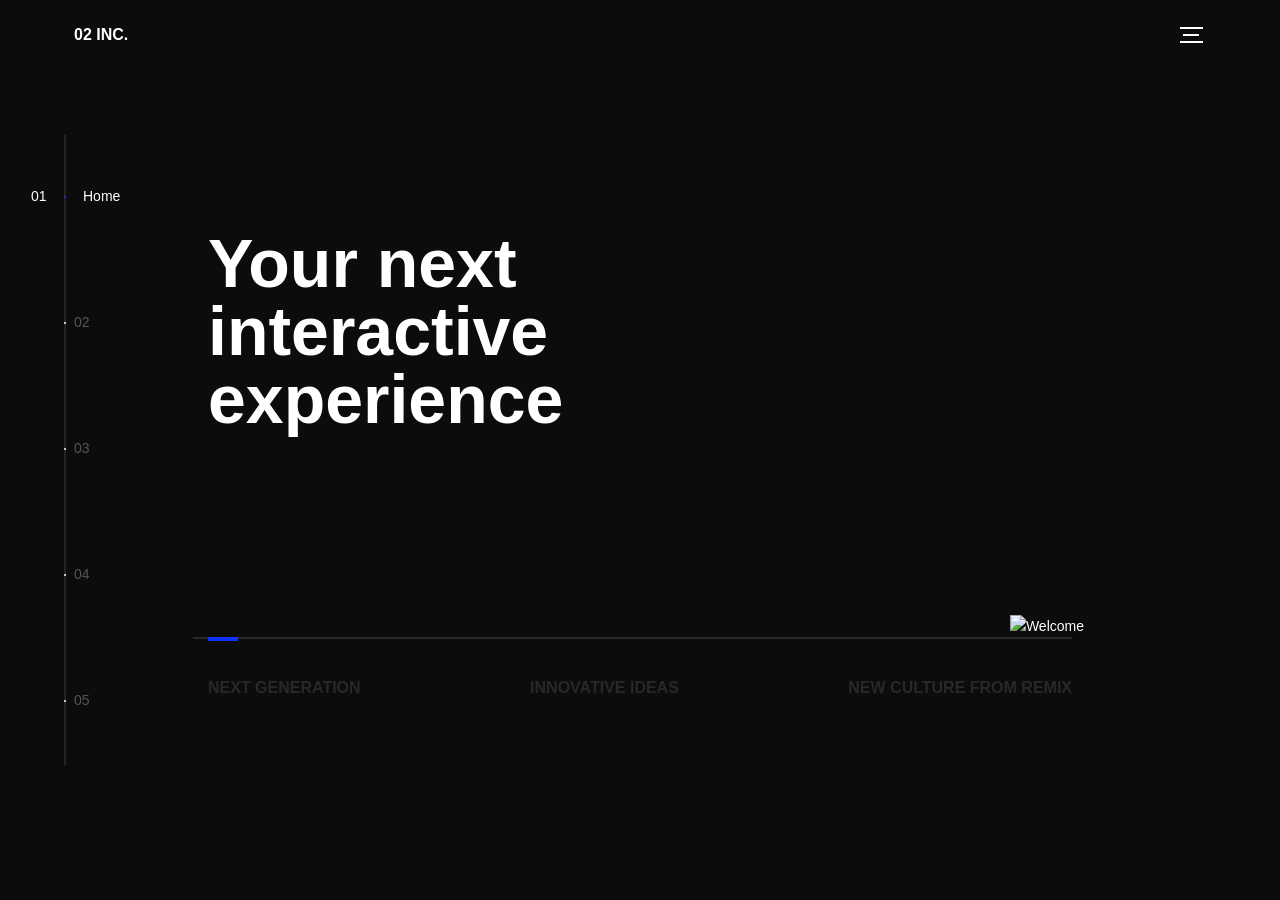
==== index.html @ 3e815bc3 "commit" ====
<!DOCTYPE html>
<html lang="en">
<head>
  <title>02 inc.</title>
  <meta charset="utf-8">
  <meta name="viewport" content="width=device-width, initial-scale=1">
  <meta http-equiv="X-UA-Compatible" content="IE=edge">
  <meta name="description" content="HTML5 website template">
  <meta name="keywords" content="global, template, html, sass, jquery">
  <meta name="author" content="Bucky Maler">
  <link rel="stylesheet" href="assets/css/main.css">
</head>
<body>

<!-- notification for small viewports and landscape oriented smartphones -->
<div class="device-notification">
  <a class="device-notification--logo" href="#0">
    <img src="assets/img/logo.png" alt="Global">
    <p>02 inc</p>
  </a>
  <p class="device-notification--message">Global has so much to offer that we must request you orient your device to portrait or find a larger screen. You won't be disappointed.</p>
</div>

<div class="perspective effect-rotate-left">
  <div class="container"><div class="outer-nav--return"></div>
    <div id="viewport" class="l-viewport">
      <div class="l-wrapper">
        <header class="header">
          <a class="header--logo" href="#0">
            <p>02 inc.</p>
          </a>
          <button class="header--cta cta">Hire Us</button>
          <div class="header--nav-toggle">
            <span></span>
          </div>
        </header>
        <nav class="l-side-nav">
          <ul class="side-nav">
            <li class="is-active"><span>Home</span></li>
            <li><span>Works</span></li>
            <li><span>About</span></li>
            <li><span>Contact</span></li>
            <li><span>Company</span></li>
          </ul>
        </nav>
        <ul class="l-main-content main-content">
          <li class="l-section section section--is-active">
            <div class="intro">
              <div class="intro--banner">
                <h1>Your next<br>interactive<br>experience</h1>
                <img src="assets/img/introduction-visual.png" alt="Welcome">
              </div>
              <div class="intro--options">
                <a href="#0">
                  <h3>next generation</h3>
                  
                </a>
                <a href="#0">
                  <h3>innovative ideas</h3>
                  
                </a>
                <a href="#0">
                  <h3>new culture from remix</h3>
                </a>
              </div>
            </div>
          </li>
          <li class="l-section section">
            <div class="work">
              <h2>Works</h2>
              <div class="work--lockup">
                <ul class="slider">
                  <li class="slider--item slider--item-left">
                    <a href="#0">
                      <div class="slider--item-image">
                        <img src="assets/img/ec.png" alt="Victory">
                      </div>
                      <p class="slider--item-title">EC</p>
                      <p class="slider--item-description">EC事業</p>
                    </a>
                  </li>
                  <li class="slider--item slider--item-center">
                    <a href="https://goatfamilia.net">
                      <div class="slider--item-image">
                        <img src="assets/img/goat.png" alt="Metiew and Smith">
                      </div>
                      <p class="slider--item-title">GOAT Familia</p>
                      <p class="slider--item-description">Vtuber事業</p>
                    </a>
                  </li>
                  <li class="slider--item slider--item-right">
                    <a href="#0">
                      <div class="slider--item-image">
                        <img src="assets/img/web.png" alt="Alex Nowak">
                      </div>
                      <p class="slider--item-title">Web Development</p>
                      <p class="slider--item-description">Web開発</p>
                    </a>
                  </li>
                </ul>
                <div class="slider--prev">
                  <svg version="1.1" id="Layer_1" xmlns="http://www.w3.org/2000/svg" xmlns:xlink="http://www.w3.org/1999/xlink" x="0px" y="0px"
                  viewBox="0 0 150 118" style="enable-background:new 0 0 150 118;" xml:space="preserve">
                  <g transform="translate(0.000000,118.000000) scale(0.100000,-0.100000)">
                    <path d="M561,1169C525,1155,10,640,3,612c-3-13,1-36,8-52c8-15,134-145,281-289C527,41,562,10,590,10c22,0,41,9,61,29
                    c55,55,49,64-163,278L296,510h575c564,0,576,0,597,20c46,43,37,109-18,137c-19,10-159,13-590,13l-565,1l182,180
                    c101,99,187,188,193,199c16,30,12,57-12,84C631,1174,595,1183,561,1169z"/>
                  </g>
                  </svg>
                </div>
                <div class="slider--next">
                  <svg version="1.1" id="Layer_1" xmlns="http://www.w3.org/2000/svg" xmlns:xlink="http://www.w3.org/1999/xlink" x="0px" y="0px" viewBox="0 0 150 118" style="enable-background:new 0 0 150 118;" xml:space="preserve">
                  <g transform="translate(0.000000,118.000000) scale(0.100000,-0.100000)">
                    <path d="M870,1167c-34-17-55-57-46-90c3-15,81-100,194-211l187-185l-565-1c-431,0-571-3-590-13c-55-28-64-94-18-137c21-20,33-20,597-20h575l-192-193C800,103,794,94,849,39c20-20,39-29,61-29c28,0,63,30,298,262c147,144,272,271,279,282c30,51,23,60-219,304C947,1180,926,1196,870,1167z"/>
                  </g>
                  </svg>
                </div>
              </div>
            </div>
          </li>
          <li class="l-section section">
            <div class="about">
              <div class="about--banner">
                <h2>We<br>believe in<br>passionate<br>people</h2>
                <img src="assets/img/about-visual.png" alt="About Us">
              </div>
            </div>
          </li>
          <li class="l-section section">
            <div class="contact">
              <div class="contact--lockup">
                <div class="modal">
                  <div class="modal--information">
                    <p>東京都渋谷区道玄坂1丁目10番8号<br>渋谷道玄坂東急ビル2F−C</p>
                    <a href="info@zerotwo.tokyo">info@zerotwo.tokyo</a>
                  </div>
                </div>
              </div>
            </div>
          </li>
          <li class="l-section section">
            <div class="hire">
              <h2>Company</h2>
              <!-- checkout formspree.io for easy form setup -->
              
              <table id="table01">
  <tr>
    <th>社名</th>
    <td>合同会社02</td>
  </tr>
  <tr>
    <th>資本金</th>
    <td> 1,000,000（資本準備金を含む）</td>
  </tr>
  <tr>
    <th>設立</th>
    <td>2021年12月</td>
  </tr>
  <tr>
    <th>代表社員</th>
    <td>安藤 一心</td>
  </tr>
  <tr>
    <th>所在地</th>
    <td>〒150-0043 東京都渋谷区道玄坂1丁目10番8号渋谷道玄坂東急ビル2F−C</td>
  </tr>
</table>
            </div>
          </li>
        </ul>
      </div>
    </div>
  </div>
  <ul class="outer-nav">
    <li class="is-active">Home</li>
    <li>Works</li>
    <li>About</li>
    <li>Contact</li>
    <li>Company</li>
  </ul>
</div>

<script src="https://ajax.googleapis.com/ajax/libs/jquery/2.2.4/jquery.min.js"></script>
<script>window.jQuery || document.write('<script src="assets/js/vendor/jquery-2.2.4.min.js"><\/script>')</script>
<script src="assets/js/functions-min.js"></script>
</body>
</html>
---- assets/css/main.css ----
@font-face{font-family:'Montserrat';src:url("fonts/Montserrat-Black.eot");src:local("☺"),url("fonts/Montserrat-Black.woff") format("woff"),url("fonts/Montserrat-Black.ttf") format("truetype"),url("fonts/Montserrat-Black.svg") format("svg");font-weight:900;font-style:normal}@font-face{font-family:'Montserrat';src:url("fonts/Montserrat-Bold.eot");src:local("☺"),url("fonts/Montserrat-Bold.woff") format("woff"),url("fonts/Montserrat-Bold.ttf") format("truetype"),url("fonts/Montserrat-Bold.svg") format("svg");font-weight:700;font-style:normal}@font-face{font-family:'Montserrat';src:url("fonts/Montserrat-Regular.eot");src:local("☺"),url("fonts/Montserrat-Regular.woff") format("woff"),url("fonts/Montserrat-Regular.ttf") format("truetype"),url("fonts/Montserrat-Regular.svg") format("svg");font-weight:400;font-style:normal}@font-face{font-family:'Montserrat';src:url("fonts/Montserrat-Light.eot");src:local("☺"),url("fonts/Montserrat-Light.woff") format("woff"),url("fonts/Montserrat-Light.ttf") format("truetype"),url("fonts/Montserrat-Light.svg") format("svg");font-weight:300;font-style:normal}/*! normalize.css v3.0.2 | MIT License | git.io/normalize */html{font-family:sans-serif;-ms-text-size-adjust:100%;-webkit-text-size-adjust:100%}body{margin:0}article,aside,details,figcaption,figure,footer,header,hgroup,main,menu,nav,section,summary{display:block}audio,canvas,progress,video{display:inline-block;vertical-align:baseline}audio:not([controls]){display:none;height:0}[hidden],template{display:none}a{background-color:transparent}a:active,a:hover{outline:0}abbr[title]{border-bottom:1px dotted}b,strong{font-weight:bold}dfn{font-style:italic}h1{font-size:2em;margin:0.67em 0}mark{background:#ff0;color:#000}small{font-size:80%}sub,sup{font-size:75%;line-height:0;position:relative;vertical-align:baseline}sup{top:-0.5em}sub{bottom:-0.25em}img{border:0}svg:not(:root){overflow:hidden}figure{margin:1em 40px}hr{box-sizing:content-box;height:0}pre{overflow:auto}code,kbd,pre,samp{font-family:monospace, monospace;font-size:1em}button,input,optgroup,select,textarea{color:inherit;font:inherit;margin:0}button{overflow:visible}button,select{text-transform:none}button,html input[type="button"],input[type="reset"],input[type="submit"]{-webkit-appearance:button;cursor:pointer}button[disabled],html input[disabled]{cursor:default}button::-moz-focus-inner,input::-moz-focus-inner{border:0;padding:0}input{line-height:normal}input[type="checkbox"],input[type="radio"]{box-sizing:border-box;padding:0}input[type="number"]::-webkit-inner-spin-button,input[type="number"]::-webkit-outer-spin-button{height:auto}input[type="search"]{-webkit-appearance:textfield;box-sizing:content-box}input[type="search"]::-webkit-search-cancel-button,input[type="search"]::-webkit-search-decoration{-webkit-appearance:none}fieldset{border:1px solid #c0c0c0;margin:0 2px;padding:0.35em 0.625em 0.75em}legend{border:0;padding:0}textarea{overflow:auto}optgroup{font-weight:bold}table{border-collapse:collapse;border-spacing:0}td,th{padding:0}::-moz-selection{background:#FFF498}::selection{background:#FFF498}::-moz-selection{background:#FFF498}img::-moz-selection{background:transparent}img::selection{background:transparent}img::-moz-selection{background:transparent}body{-webkit-tap-highlight-color:#FFF498}body{background-color:#0c0c0c;font-size:14px;line-height:1.6;font-family:"Montserrat",sans-serif;color:#fff;-webkit-font-smoothing:antialiased;-webkit-text-size-adjust:100%}.l-viewport{position:relative;width:100%;height:100vh;box-shadow:0 0 45px 5px rgba(0,0,0,0.85);overflow:hidden}.l-wrapper{position:relative;width:1440px;max-width:90%;height:100%;margin:0 auto}.l-side-nav{position:absolute;left:0;display:-webkit-box;display:-webkit-flex;display:-ms-flexbox;display:flex;height:100%;-webkit-box-align:center;-webkit-align-items:center;-ms-flex-align:center;align-items:center}.l-side-nav::before{content:"";position:absolute;top:50%;left:0;-webkit-transform:translateY(-50%);transform:translateY(-50%);width:2px;height:70%;max-height:750px;background-color:#555;opacity:.35;z-index:10}@media (max-width: 1180px){.l-side-nav{display:none}}.l-main-content{position:relative;width:100%;height:100%;margin:0;padding:0;list-style:none}.l-section{position:absolute;width:100%;height:100%}.device-notification{display:none;position:fixed;top:0;left:0;width:100%;height:100%;-webkit-box-orient:vertical;-webkit-box-direction:normal;-webkit-flex-direction:column;-ms-flex-direction:column;flex-direction:column;-webkit-box-align:center;-webkit-align-items:center;-ms-flex-align:center;-ms-grid-row-align:center;align-items:center;-webkit-box-pack:center;-webkit-justify-content:center;-ms-flex-pack:center;justify-content:center;background-color:#0c0c0c;z-index:12}.device-notification--logo{display:-webkit-box;display:-webkit-flex;display:-ms-flexbox;display:flex;-webkit-box-align:center;-webkit-align-items:center;-ms-flex-align:center;align-items:center;text-decoration:none;color:#fff}.device-notification--logo p{margin:0 0 0 10px;font-size:16px;font-weight:700;text-transform:uppercase}.device-notification--message{width:70%;margin:30px 0 0 0;font-weight:700;text-align:center}@media (max-width: 767px) and (min-width: 601px) and (max-height: 680px){.device-notification{display:-webkit-box;display:-webkit-flex;display:-ms-flexbox;display:flex}}@media (max-width: 600px) and (min-width: 480px) and (max-height: 580px){.device-notification{display:-webkit-box;display:-webkit-flex;display:-ms-flexbox;display:flex}}@media (max-width: 736px) and (min-width: 360px) and (orientation: landscape){.device-notification{display:-webkit-box;display:-webkit-flex;display:-ms-flexbox;display:flex}}@media(max-width: 359px){.device-notification{display:-webkit-box;display:-webkit-flex;display:-ms-flexbox;display:flex}}.section{opacity:0;visibility:hidden;-webkit-transition:opacity .4s ease-in-out,visibility 0s .4s;transition:opacity .4s ease-in-out,visibility 0s .4s}.section--is-active{opacity:1;visibility:visible;z-index:1;-webkit-transition:opacity .4s ease-in-out .4s;transition:opacity .4s ease-in-out .4s}.section--next{-webkit-transform:translateY(-45px);transform:translateY(-45px);-webkit-transition:-webkit-transform .4s ease-in-out;transition:-webkit-transform .4s ease-in-out;transition:transform .4s ease-in-out;transition:transform .4s ease-in-out, -webkit-transform .4s ease-in-out}.section--prev{-webkit-transform:translateY(45px);transform:translateY(45px);-webkit-transition:-webkit-transform .4s ease-in-out;transition:-webkit-transform .4s ease-in-out;transition:transform .4s ease-in-out;transition:transform .4s ease-in-out, -webkit-transform .4s ease-in-out}.header{position:absolute;top:0;left:0;display:-webkit-box;display:-webkit-flex;display:-ms-flexbox;display:flex;width:100%;height:70px;-webkit-box-align:center;-webkit-align-items:center;-ms-flex-align:center;align-items:center;-webkit-box-pack:justify;-webkit-justify-content:space-between;-ms-flex-pack:justify;justify-content:space-between;z-index:10}.header--logo{display:-webkit-box;display:-webkit-flex;display:-ms-flexbox;display:flex;-webkit-box-align:center;-webkit-align-items:center;-ms-flex-align:center;align-items:center;text-decoration:none;color:#fff}.header--logo p{margin:0 0 0 10px;font-size:16px;font-weight:700;text-transform:uppercase}.header--nav-toggle{display:-webkit-box;display:-webkit-flex;display:-ms-flexbox;display:flex;width:50px;height:50px;-webkit-box-orient:vertical;-webkit-box-direction:normal;-webkit-flex-direction:column;-ms-flex-direction:column;flex-direction:column;-webkit-box-align:center;-webkit-align-items:center;-ms-flex-align:center;align-items:center;-webkit-box-pack:center;-webkit-justify-content:center;-ms-flex-pack:center;justify-content:center;cursor:pointer}.header--nav-toggle span,.header--nav-toggle::before,.header--nav-toggle::after{content:"";position:relative;width:16px;height:2px;background-color:#fff}.header--nav-toggle::before{bottom:5px;width:23px}.header--nav-toggle::after{top:5px;width:23px}.header--cta{position:absolute;top:50%;left:50%;-webkit-transform:translate(-50%, -50%);transform:translate(-50%, -50%);padding:0 20px;line-height:30px;text-decoration:none;color:#fff;font-weight:700;text-transform:uppercase;background-color:#0f33ff;border:none;opacity:0;visibility:hidden;-webkit-transition:opacity .4s ease-in-out,visibility 0s .4s;transition:opacity .4s ease-in-out,visibility 0s .4s}.header--cta:focus{outline:none}.header--cta.is-active{opacity:1;visibility:visible;-webkit-transition:opacity .4s ease-in-out .4s;transition:opacity .4s ease-in-out .4s}@media (max-width: 767px){.header--cta{display:none}}.side-nav{position:relative;display:-webkit-box;display:-webkit-flex;display:-ms-flexbox;display:flex;width:100px;height:70%;max-height:750px;-webkit-box-orient:vertical;-webkit-box-direction:normal;-webkit-flex-direction:column;-ms-flex-direction:column;flex-direction:column;-webkit-justify-content:space-around;-ms-flex-pack:distribute;justify-content:space-around;margin:0;padding:0;list-style-position:inside;z-index:10}.side-nav>li{position:relative;top:-5px;color:#fff;font-size:6px;cursor:pointer}.side-nav>li span{position:relative;top:3px;left:10px;color:#fff;font-size:14px;font-weight:300;opacity:0;visibility:hidden}.side-nav>li::before{position:absolute;top:3px;left:10px;color:#555;font-size:14px;font-weight:300}.side-nav li:nth-child(1)::before{content:"01"}.side-nav li:nth-child(2)::before{content:"02"}.side-nav li:nth-child(3)::before{content:"03"}.side-nav li:nth-child(4)::before{content:"04"}.side-nav li:nth-child(5)::before{content:"05"}.side-nav li.is-active{color:#0f33ff;-webkit-transition:color .4s ease-in-out;transition:color .4s ease-in-out}.side-nav li.is-active span{opacity:1;visibility:visible;-webkit-transition:opacity .4s ease-in-out;transition:opacity .4s ease-in-out}.side-nav li.is-active::before{left:-33px;color:#fff}.intro{position:relative;display:-webkit-box;display:-webkit-flex;display:-ms-flexbox;display:flex;width:900px;max-width:75%;height:100%;-webkit-box-orient:vertical;-webkit-box-direction:normal;-webkit-flex-direction:column;-ms-flex-direction:column;flex-direction:column;-webkit-box-pack:center;-webkit-justify-content:center;-ms-flex-pack:center;justify-content:center;margin:0 auto}@media (max-width: 1180px){.intro{max-width:100%}}.intro--banner{position:relative;height:475px}.intro--banner::before{content:"";position:absolute;bottom:20px;left:-15px;right:0;height:2px;background-color:#282828}.intro--banner::after{content:"";position:absolute;bottom:18px;left:0;width:30px;height:4px;background-color:#0f33ff}.intro--banner h1{position:relative;font-size:68px;font-weight:900;line-height:1;z-index:1}.intro--banner button{position:relative;padding:5px 17px 5px 12px;font-weight:700;text-transform:uppercase;background-color:transparent;border:none}.intro--banner button .btn-background{position:absolute;top:0;left:23px;right:0;height:100%;background-color:#0f33ff;z-index:-1;-webkit-transition:left .2s ease-in-out;transition:left .2s ease-in-out}.intro--banner button:hover .btn-background{left:0}.intro--banner button:focus{outline:none}.intro--banner button svg{position:relative;left:5px;width:15px;fill:#fff}.intro--banner img{position:absolute;bottom:21px;right:-12px}.intro--options{display:-webkit-box;display:-webkit-flex;display:-ms-flexbox;display:flex;-webkit-box-pack:justify;-webkit-justify-content:space-between;-ms-flex-pack:justify;justify-content:space-between;margin:0;padding:0;list-style:none}.intro--options>a{max-width:250px;text-decoration:none;color:#282828;-webkit-transition:color .2s ease-in-out;transition:color .2s ease-in-out}.intro--options>a:hover{color:#fff}.intro--options h3{font-size:16px;text-transform:uppercase}.intro--options p{margin-bottom:0}@media (max-width: 900px){.intro--banner{height:380px}.intro--banner h1{font-size:55px}.intro--banner img{width:430px}.intro--options>a{margin-right:30px}.intro--options>a:last-child{margin-right:0}}@media (max-width: 767px){.intro--banner{height:305px}.intro--banner h1{font-size:44px}.intro--banner img{width:330px}.intro--options{display:block}.intro--options>a{display:block;max-width:100%;margin:0 0 30px 0}.intro--options>a:last-child{margin-bottom:0}}@media (max-width: 600px){.intro--banner{height:360px}.intro--banner h1{font-size:55px}.intro--banner img{display:none}}@media (max-width: 600px) and (max-height: 750px){.intro--banner{height:auto}.intro--banner::before,.intro--banner::after{display:none}.intro--banner h1{margin-top:0}.intro--options{display:none}}.work{position:relative;display:-webkit-box;display:-webkit-flex;display:-ms-flexbox;display:flex;width:960px;max-width:80%;height:100%;-webkit-box-orient:vertical;-webkit-box-direction:normal;-webkit-flex-direction:column;-ms-flex-direction:column;flex-direction:column;-webkit-box-pack:center;-webkit-justify-content:center;-ms-flex-pack:center;justify-content:center;margin:0 auto}@media (max-width: 1180px){.work{max-width:100%}}.work h2{margin:0 0 20px 0;font-size:30px;text-align:center}.work--lockup{position:relative}.work--lockup .slider{position:relative;display:-webkit-box;display:-webkit-flex;display:-ms-flexbox;display:flex;width:80%;margin:0 auto;padding:0;list-style:none}.work--lockup .slider--item{position:absolute;display:none;text-align:center}.work--lockup .slider--item a{text-decoration:none;color:#858585}.work--lockup .slider--item-title{margin-top:10px;font-size:12px;font-weight:700;text-transform:uppercase}.work--lockup .slider--item-description{display:none;max-width:250px;margin:0 auto}.work--lockup .slider--item-image{width:150px;height:150px;margin:0 auto;border-radius:50%;overflow:hidden}.work--lockup .slider--item-image img{width:100%}.work--lockup .slider--item-left{top:50%;left:0;-webkit-transform:translateY(-50%);transform:translateY(-50%);display:block}.work--lockup .slider--item-right{top:50%;right:0;-webkit-transform:translateY(-50%);transform:translateY(-50%);display:block}.work--lockup .slider--item-center{position:relative;top:30px;left:50%;-webkit-transform:translateX(-50%);transform:translateX(-50%);display:block}.work--lockup .slider--item-center a{color:#fff}.work--lockup .slider--item-center .slider--item-title{margin-top:25px;font-size:16px}.work--lockup .slider--item-center .slider--item-description{display:block}.work--lockup .slider--item-center .slider--item-image{width:300px;height:300px}.work--lockup .slider--next,.work--lockup .slider--prev{position:absolute;top:160px;display:-webkit-box;display:-webkit-flex;display:-ms-flexbox;display:flex;width:50px;height:50px;-webkit-box-align:center;-webkit-align-items:center;-ms-flex-align:center;align-items:center;-webkit-box-pack:center;-webkit-justify-content:center;-ms-flex-pack:center;justify-content:center;background-color:#282828;border-radius:50%;cursor:pointer}.work--lockup .slider--next svg,.work--lockup .slider--prev svg{width:20px;fill:#fff}.work--lockup .slider--next{right:0}.work--lockup .slider--prev{left:0}@media (max-width: 900px){.work--lockup .slider--item-image{width:120px;height:120px}.work--lockup .slider--item-center .slider--item-image{width:240px;height:240px}.work--lockup .slider--next,.work--lockup .slider--prev{top:130px}}@media (max-width: 767px){.work--lockup .slider{width:75%}.work--lockup .slider--item-image{width:90px;height:90px}.work--lockup .slider--item-center .slider--item-image{width:190px;height:190px}.work--lockup .slider--next,.work--lockup .slider--prev{top:105px}}@media (max-width: 600px){.work--lockup .slider{width:auto}.work--lockup .slider--item-left,.work--lockup .slider--item-right{display:none}}.about{position:relative;display:-webkit-box;display:-webkit-flex;display:-ms-flexbox;display:flex;width:900px;max-width:75%;height:100%;-webkit-box-orient:vertical;-webkit-box-direction:normal;-webkit-flex-direction:column;-ms-flex-direction:column;flex-direction:column;-webkit-box-pack:center;-webkit-justify-content:center;-ms-flex-pack:center;justify-content:center;margin:0 auto}@media (max-width: 1180px){.about{max-width:100%}}.about--banner{position:relative;height:475px}.about--banner::before{content:"";position:absolute;top:20px;left:200px;-webkit-transform:rotate(-25deg);transform:rotate(-25deg);border:5px solid #0f33ff;border-right-color:transparent;border-bottom-color:transparent}.about--banner::after{content:"";position:absolute;top:75px;left:400px;-webkit-transform:rotate(45deg);transform:rotate(45deg);width:10px;height:10px;background-color:#0f33ff}.about--banner h2{position:relative;margin-top:35px;font-size:68px;font-weight:900;line-height:1;z-index:1}.about--banner h2::before{content:"";position:absolute;top:60px;left:268px;width:30px;height:30px;background-color:#0f33ff;border-radius:50%}.about--banner h2::after{content:"";position:absolute;top:255px;left:255px;width:10px;height:10px;background-color:#0f33ff}.about--banner a{padding:5px 17px 5px 0;text-decoration:none;color:#fff;font-weight:700;text-transform:uppercase;background-color:transparent}.about--banner a:hover svg{left:10px}.about--banner a svg{position:relative;left:5px;width:15px;fill:#fff;-webkit-transition:left .2s ease-in-out;transition:left .2s ease-in-out}.about--banner img{position:absolute;bottom:-90px;right:-12px}.about--options{display:-webkit-box;display:-webkit-flex;display:-ms-flexbox;display:flex;max-width:600px;-webkit-box-pack:justify;-webkit-justify-content:space-between;-ms-flex-pack:justify;justify-content:space-between;margin:0;padding:0;list-style:none}.about--options>a{position:relative;width:150px;height:75px;text-decoration:none;color:#fff;border:10px solid #0f33ff;background-position:center;background-size:cover;background-repeat:no-repeat}.about--options>a:nth-child(1){background-image:url("../img/about-winners.jpg")}.about--options>a:nth-child(2){background-image:url("../img/about-philosophy.jpg")}.about--options>a:nth-child(3){background-image:url("../img/about-history.jpg")}.about--options>a:hover h3{bottom:-50px}.about--options h3{position:absolute;bottom:-38px;left:10px;font-size:16px;text-transform:uppercase;-webkit-transition:bottom .2s ease-in-out,left .2s ease-in-out;transition:bottom .2s ease-in-out,left .2s ease-in-out}@media (max-width: 767px){.about--banner{height:305px}.about--banner::before{top:0;left:125px}.about--banner::after{top:35px;left:260px}.about--banner h2{margin-top:10px;font-size:44px}.about--banner h2::before{top:28px;left:168px}.about--banner h2::after{top:163px;left:163px}.about--banner img{width:315px}}@media (max-width: 600px){.about--banner{height:auto}.about--banner::before{left:155px}.about--banner::after{left:310px}.about--banner h2{margin-top:0;font-size:55px}.about--banner h2::before{top:43px;left:214px}.about--banner h2::after{top:205px;left:205px}.about--banner img{display:none}.about--options{display:none}}.contact{position:fixed;top:0;left:0;width:100%;height:100%;background-image:url("../img/contact_bg.jpg");background-position:center;background-size:cover;background-repeat:no-repeat}.contact--lockup{position:relative;display:-webkit-box;display:-webkit-flex;display:-ms-flexbox;display:flex;width:900px;max-width:75%;height:100%;-webkit-box-align:center;-webkit-align-items:center;-ms-flex-align:center;align-items:center;-webkit-box-pack:end;-webkit-justify-content:flex-end;-ms-flex-pack:end;justify-content:flex-end;margin:0 auto}@media (max-width: 1180px){.contact--lockup{max-width:90%}}@media (max-width: 767px){.contact--lockup{-webkit-box-pack:center;-webkit-justify-content:center;-ms-flex-pack:center;justify-content:center}}.contact--lockup .modal{padding:45px 45px;text-align:center;background-color:#0c0c0c;box-shadow:0 0 30px 0 rgba(0,0,0,0.75)}.contact--lockup .modal--information p,.contact--lockup .modal--information a{display:block;margin:14px 0;text-decoration:none;color:#fff;font-weight:700}.contact--lockup .modal--information p{margin-top:0}.contact--lockup .modal--options{margin:0;padding:0;list-style:none}.contact--lockup .modal--options>li{width:130px;margin:0 auto 25px auto}.contact--lockup .modal--options li:nth-child(1){background-color:#1769ff}.contact--lockup .modal--options li:nth-child(2){background-color:#ea4c89}.contact--lockup .modal--options li:nth-child(3){margin-bottom:0;background-color:#0f33ff;text-transform:uppercase}.contact--lockup .modal--options a{display:block;width:100%;padding:8px 0;text-decoration:none;color:#fff;font-weight:700}.hire{position:relative;display:-webkit-box;display:-webkit-flex;display:-ms-flexbox;display:flex;width:700px;max-width:75%;height:100%;-webkit-box-orient:vertical;-webkit-box-direction:normal;-webkit-flex-direction:column;-ms-flex-direction:column;flex-direction:column;-webkit-box-pack:center;-webkit-justify-content:center;-ms-flex-pack:center;justify-content:center;margin:0 auto}@media (max-width: 1180px){.hire{max-width:100%}}.hire h2{margin:0 0 20px 0;font-size:30px;text-align:center}.work-request{display:-webkit-box;display:-webkit-flex;display:-ms-flexbox;display:flex;width:100%;-webkit-box-orient:vertical;-webkit-box-direction:normal;-webkit-flex-direction:column;-ms-flex-direction:column;flex-direction:column;-webkit-box-align:center;-webkit-align-items:center;-ms-flex-align:center;align-items:center;color:#fff}.work-request input[type="submit"]{width:400px;max-width:100%;line-height:50px;font-size:16px;font-weight:700;text-transform:uppercase;background-color:#0f33ff;border:none;border-radius:0}.work-request input[type="submit"]:focus{outline:none}.work-request--options{display:-webkit-box;display:-webkit-flex;display:-ms-flexbox;display:flex;width:100%;-webkit-box-orient:vertical;-webkit-box-direction:normal;-webkit-flex-direction:column;-ms-flex-direction:column;flex-direction:column;-webkit-box-align:center;-webkit-align-items:center;-ms-flex-align:center;align-items:center;margin:30px 0}.work-request--options .options-a{display:-webkit-box;display:-webkit-flex;display:-ms-flexbox;display:flex;width:100%;-webkit-box-pack:justify;-webkit-justify-content:space-between;-ms-flex-pack:justify;justify-content:space-between}.work-request--options .options-b{display:-webkit-box;display:-webkit-flex;display:-ms-flexbox;display:flex;width:72%;-webkit-flex-wrap:wrap;-ms-flex-wrap:wrap;flex-wrap:wrap;-webkit-justify-content:space-around;-ms-flex-pack:distribute;justify-content:space-around}.work-request--options label{display:block;width:200px;margin-bottom:30px;line-height:50px;font-size:16px;font-weight:700;text-align:center;border:2px solid #fff;cursor:pointer;-webkit-transition:background-color .2s ease-in-out,border-color .2s ease-in-out;transition:background-color .2s ease-in-out,border-color .2s ease-in-out}.work-request--options label svg{position:relative;left:-5px;width:0;fill:#fff;-webkit-transition:width .2s ease-in-out;transition:width .2s ease-in-out}.work-request--options input[type="checkbox"]{display:none}.work-request--options input[type="checkbox"]:checked+label{background-color:#0f33ff;border-color:#0f33ff}.work-request--options input[type="checkbox"]:checked+label svg{width:15px}.work-request--information{display:-webkit-box;display:-webkit-flex;display:-ms-flexbox;display:flex;width:100%;-webkit-box-pack:justify;-webkit-justify-content:space-between;-ms-flex-pack:justify;justify-content:space-between;margin-bottom:60px}.work-request--information .information-name,.work-request--information .information-email{position:relative;width:45%;height:50px;font-size:30px;font-weight:300}.work-request--information input[type="text"],.work-request--information input[type="email"]{width:100%;padding:0 0 5px 0;background-color:transparent;border:none;border-bottom:1px solid #fff;border-radius:0}.work-request--information input[type="text"]:focus,.work-request--information input[type="email"]:focus{outline:none;background-color:#0c0c0c}.work-request--information label{position:absolute;top:0;left:0;pointer-events:none;-webkit-transition:top .2s ease-in-out,font-size .2s ease-in-out;transition:top .2s ease-in-out,font-size .2s ease-in-out}.work-request--information input:focus+label,.work-request--information input.has-value+label{top:-15px;font-size:14px}@media (max-width: 767px){.work-request--options{-webkit-box-orient:horizontal;-webkit-box-direction:normal;-webkit-flex-direction:row;-ms-flex-direction:row;flex-direction:row;-webkit-justify-content:space-around;-ms-flex-pack:distribute;justify-content:space-around}.work-request--options .options-a,.work-request--options .options-b{display:block;width:auto}}@media (max-width: 600px){.work-request--options{margin:20px 0}}@media (max-width: 600px) and (max-width: 415px){.work-request--options{-webkit-box-pack:justify;-webkit-justify-content:space-between;-ms-flex-pack:justify;justify-content:space-between}}@media (max-width: 600px){.work-request--options label{width:150px;margin-bottom:15px;font-size:14px}.work-request--options input[type="checkbox"]:checked+label svg{width:12px}.work-request--information{margin-bottom:30px}.work-request--information .information-name,.work-request--information .information-email{height:40px;font-size:24px}}.perspective{position:relative;width:100%;height:100%;overflow:hidden}.perspective--modalview{position:fixed;-webkit-perspective:1500px;perspective:1500px}.container{position:relative;-webkit-transform:translateZ(0) translateX(0) rotateY(0deg);transform:translateZ(0) translateX(0) rotateY(0deg);min-height:100%;outline:30px solid #0f33ff;-webkit-transition:-webkit-transform .4s;transition:-webkit-transform .4s;transition:transform .4s;transition:transform .4s, -webkit-transform .4s}.modalview .container{position:absolute;width:100%;height:100%;overflow:hidden;-webkit-backface-visibility:hidden;backface-visibility:hidden}.effect-rotate-left .container{-webkit-transform-origin:0% 50%;transform-origin:0% 50%;-webkit-transition:-webkit-transform .4s;transition:-webkit-transform .4s;transition:transform .4s;transition:transform .4s, -webkit-transform .4s}.effect-rotate-left--animate .container{-webkit-transform:translateZ(-1800px) translateX(-50%) rotateY(45deg);transform:translateZ(-1800px) translateX(-50%) rotateY(45deg);outline:30px solid #0f33ff}.outer-nav{position:absolute;top:50%;left:55%;-webkit-transform:translateY(-50%);transform:translateY(-50%);-webkit-transform-style:preserve-3d;transform-style:preserve-3d;margin:0;padding:0;list-style:none;text-align:center;visibility:hidden;-webkit-transition:visibility 0s .2s;transition:visibility 0s .2s}.outer-nav.is-vis{visibility:visible}.outer-nav--return{position:absolute;top:0;left:0;width:100%;height:100%;display:none;cursor:pointer;z-index:11}.outer-nav--return.is-vis{display:block}.outer-nav>li{-webkit-transform-style:preserve-3d;transform-style:preserve-3d;-webkit-transform:translateX(350px) translateZ(-1000px);transform:translateX(350px) translateZ(-1000px);font-size:55px;font-weight:900;opacity:0;cursor:pointer;-webkit-transition:opacity .2s,-webkit-transform .2s;transition:opacity .2s,-webkit-transform .2s;transition:transform .2s,opacity .2s;transition:transform .2s,opacity .2s,-webkit-transform .2s}.outer-nav>li.is-vis{-webkit-transform:translateX(0) translateZ(0);transform:translateX(0) translateZ(0);opacity:1;-webkit-transition:opacity .4s,-webkit-transform .4s;transition:opacity .4s,-webkit-transform .4s;transition:transform .4s,opacity .4s;transition:transform .4s,opacity .4s,-webkit-transform .4s}.outer-nav>li::before{content:"";position:absolute;top:50%;left:50%;-webkit-transform:translate(-50%, -25%);transform:translate(-50%, -25%);width:110%;height:15px;opacity:0;background-color:#0f33ff}.outer-nav>li.is-active::before{opacity:1}@media (max-width: 767px){.outer-nav>li{font-size:44px}}@media (max-width: 600px){.outer-nav>li{font-size:34px}}.outer-nav li.is-vis:nth-child(2){-webkit-transition-delay:.04s;transition-delay:.04s}.outer-nav li.is-vis:nth-child(3){-webkit-transition-delay:.08s;transition-delay:.08s}.outer-nav li.is-vis:nth-child(4){-webkit-transition-delay:.12s;transition-delay:.12s}.outer-nav li.is-vis:nth-child(5){-webkit-transition-delay:.16s;transition-delay:.16s}
#table01 tr {
    border-bottom: 1px solid #b5b1b1;
  }
  
  #table01 th,
  #table01 td {
    padding: 24px 0;
    border: none;
  }
  
  #table01 th {
    width: 30%;
  }
  
  /* sp */
  @media only screen and (max-width: 480px) {
    #table01 th,
    #table01 td {
      width: 100%;
      display: block;
    }
  
    #table01 th {
      width: 100%;
    }
  
    #table01 td {
      padding-top: 0;
    }
  }
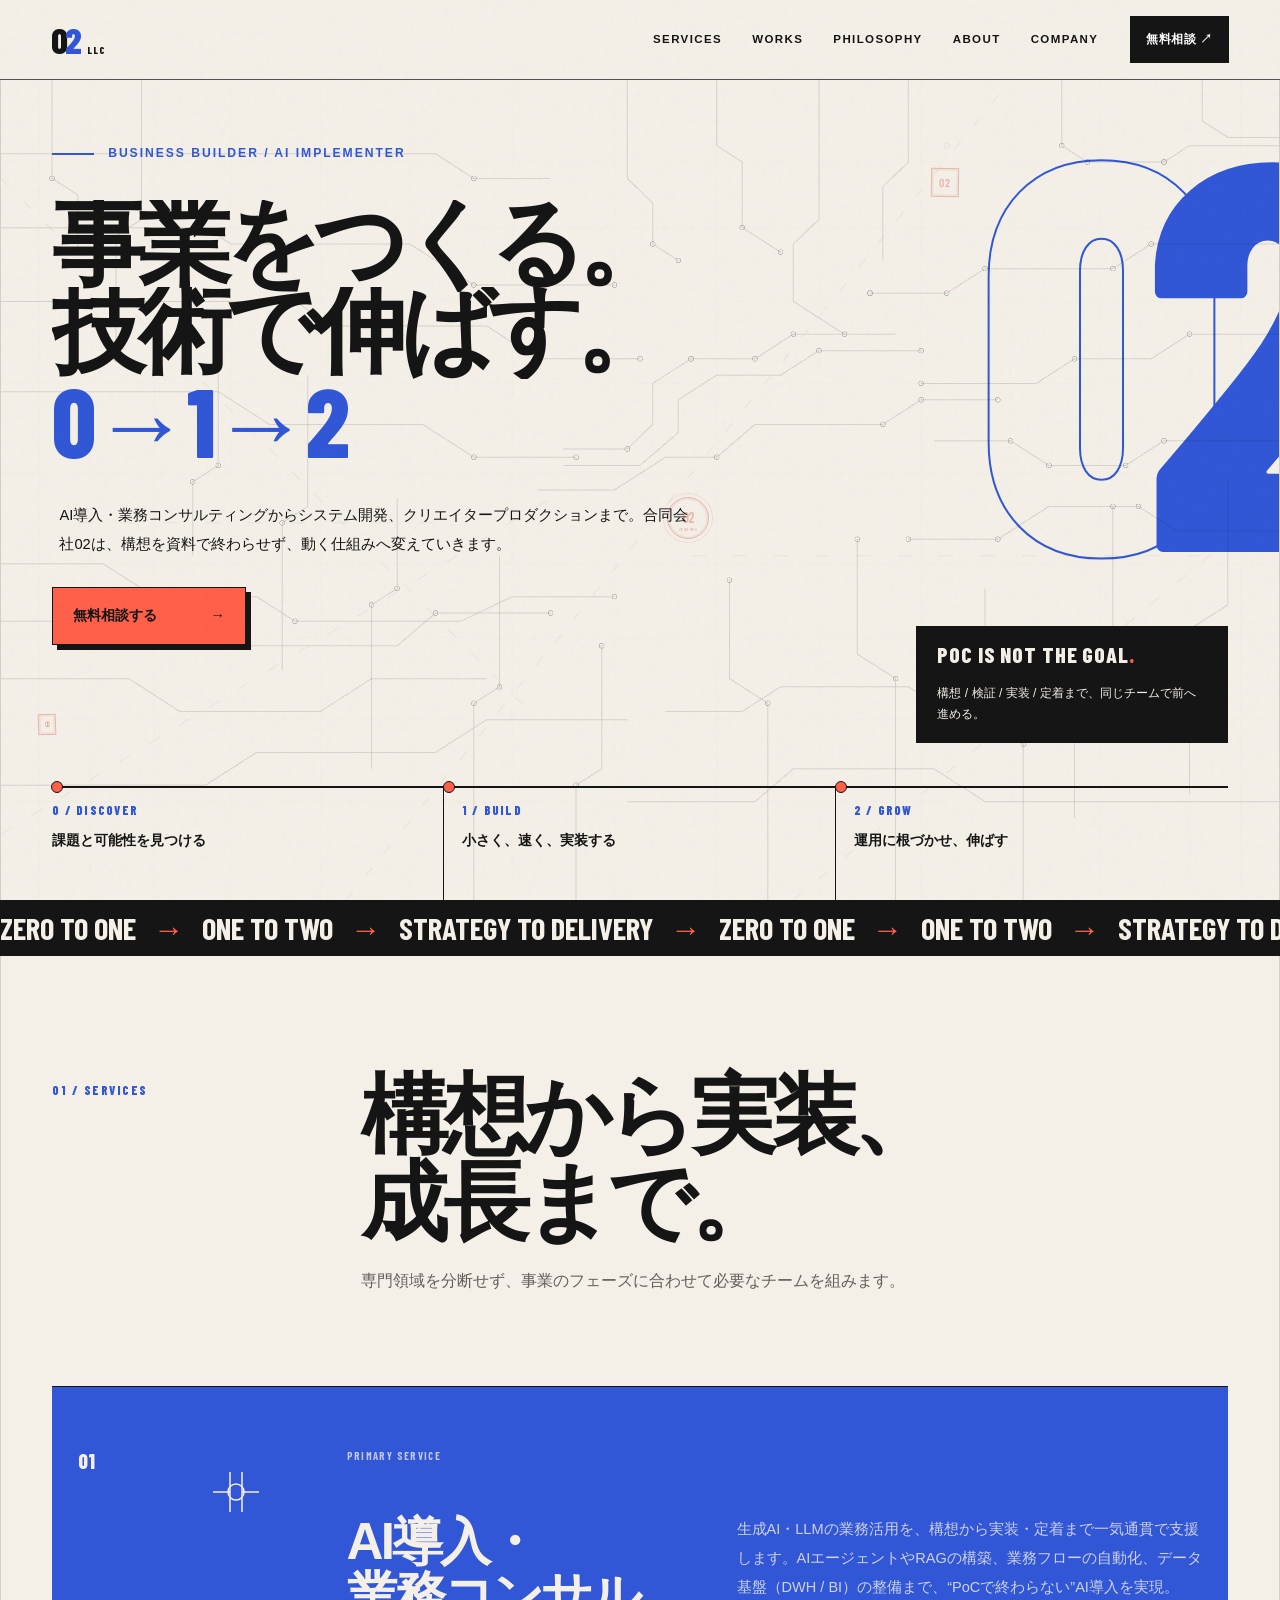
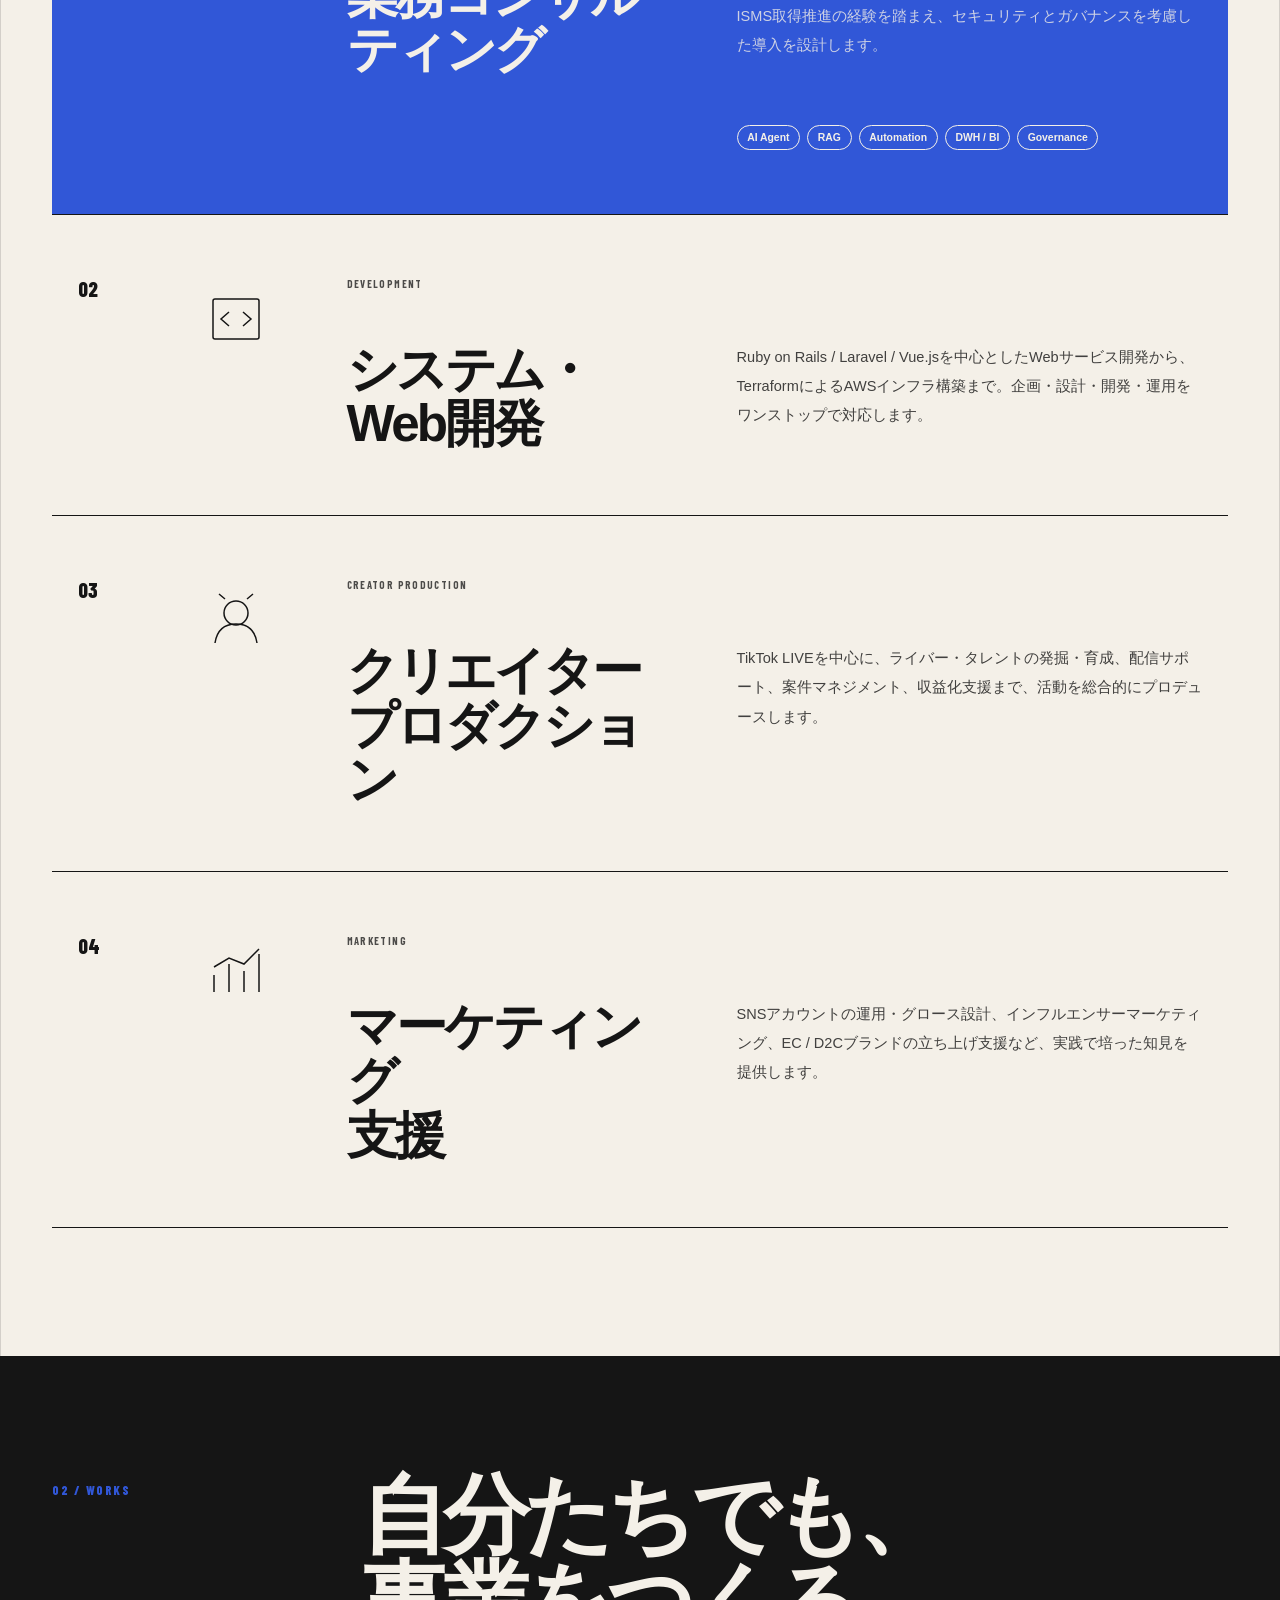
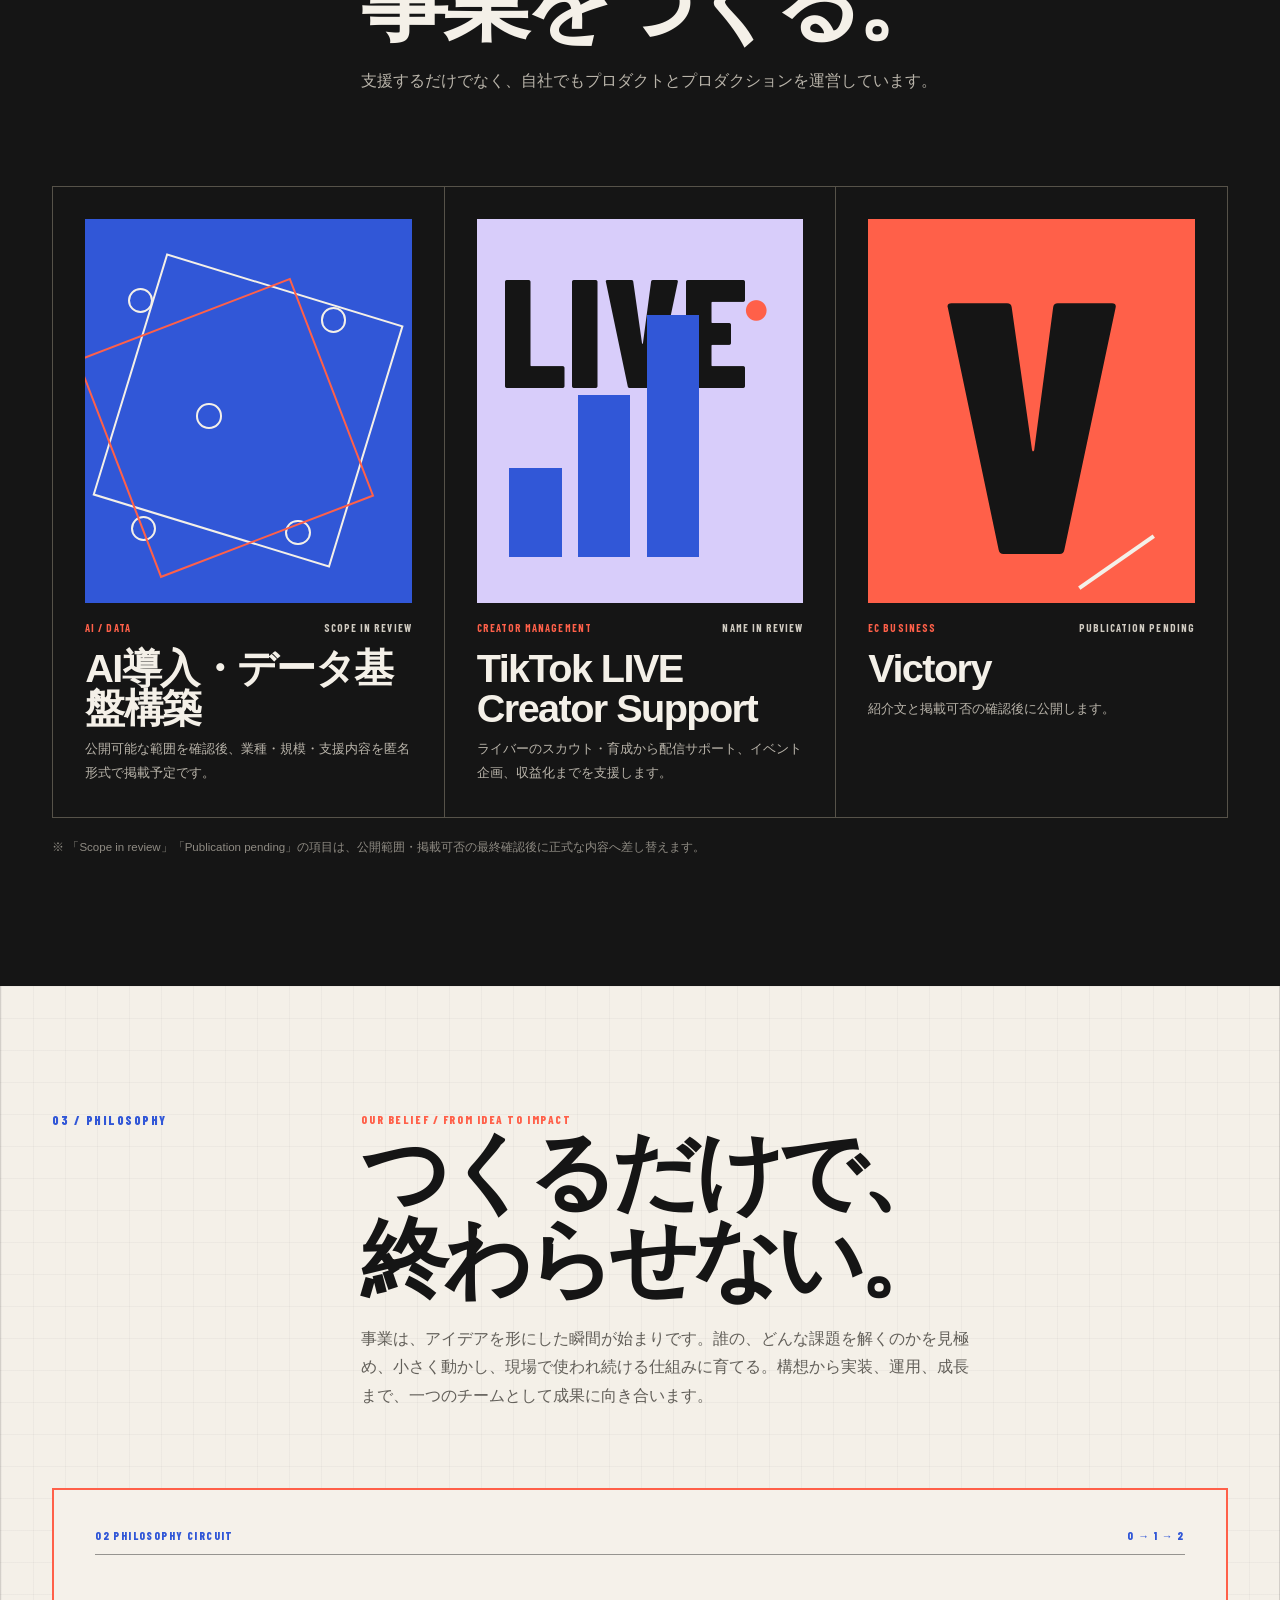
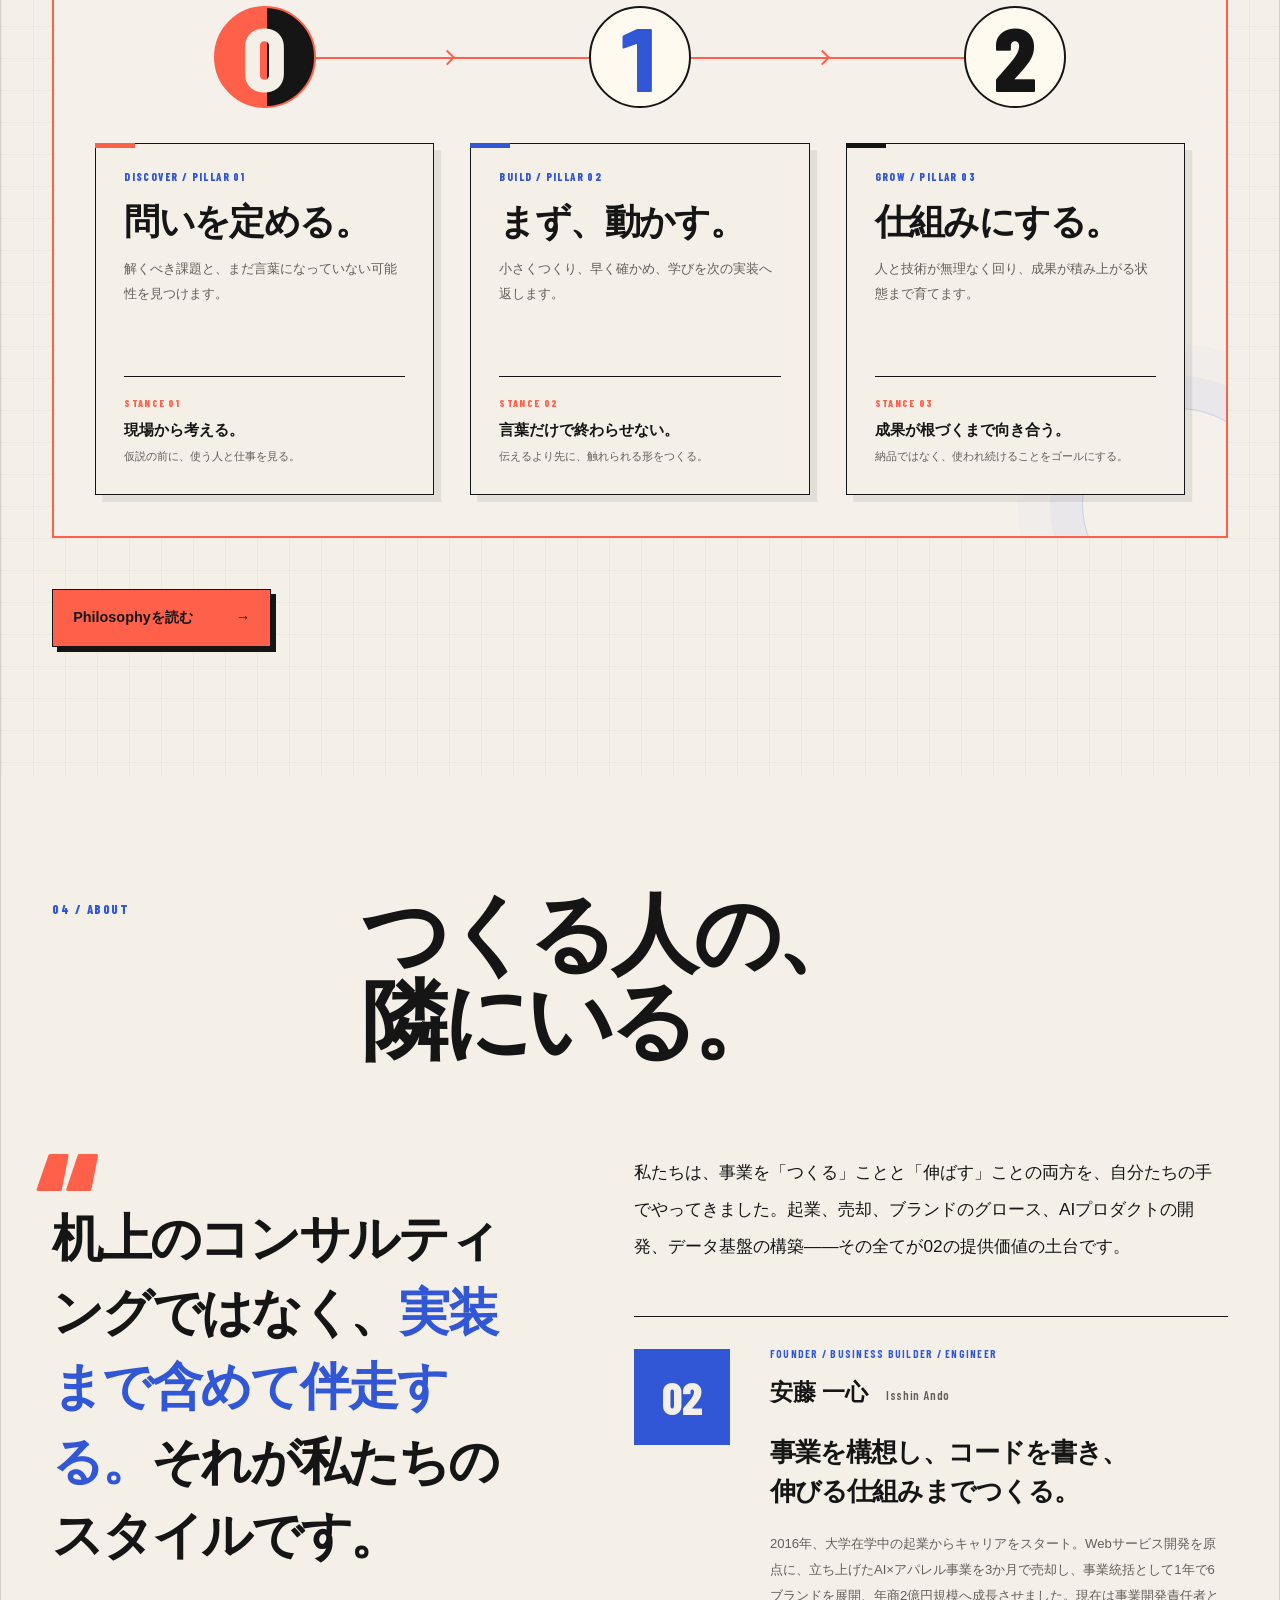
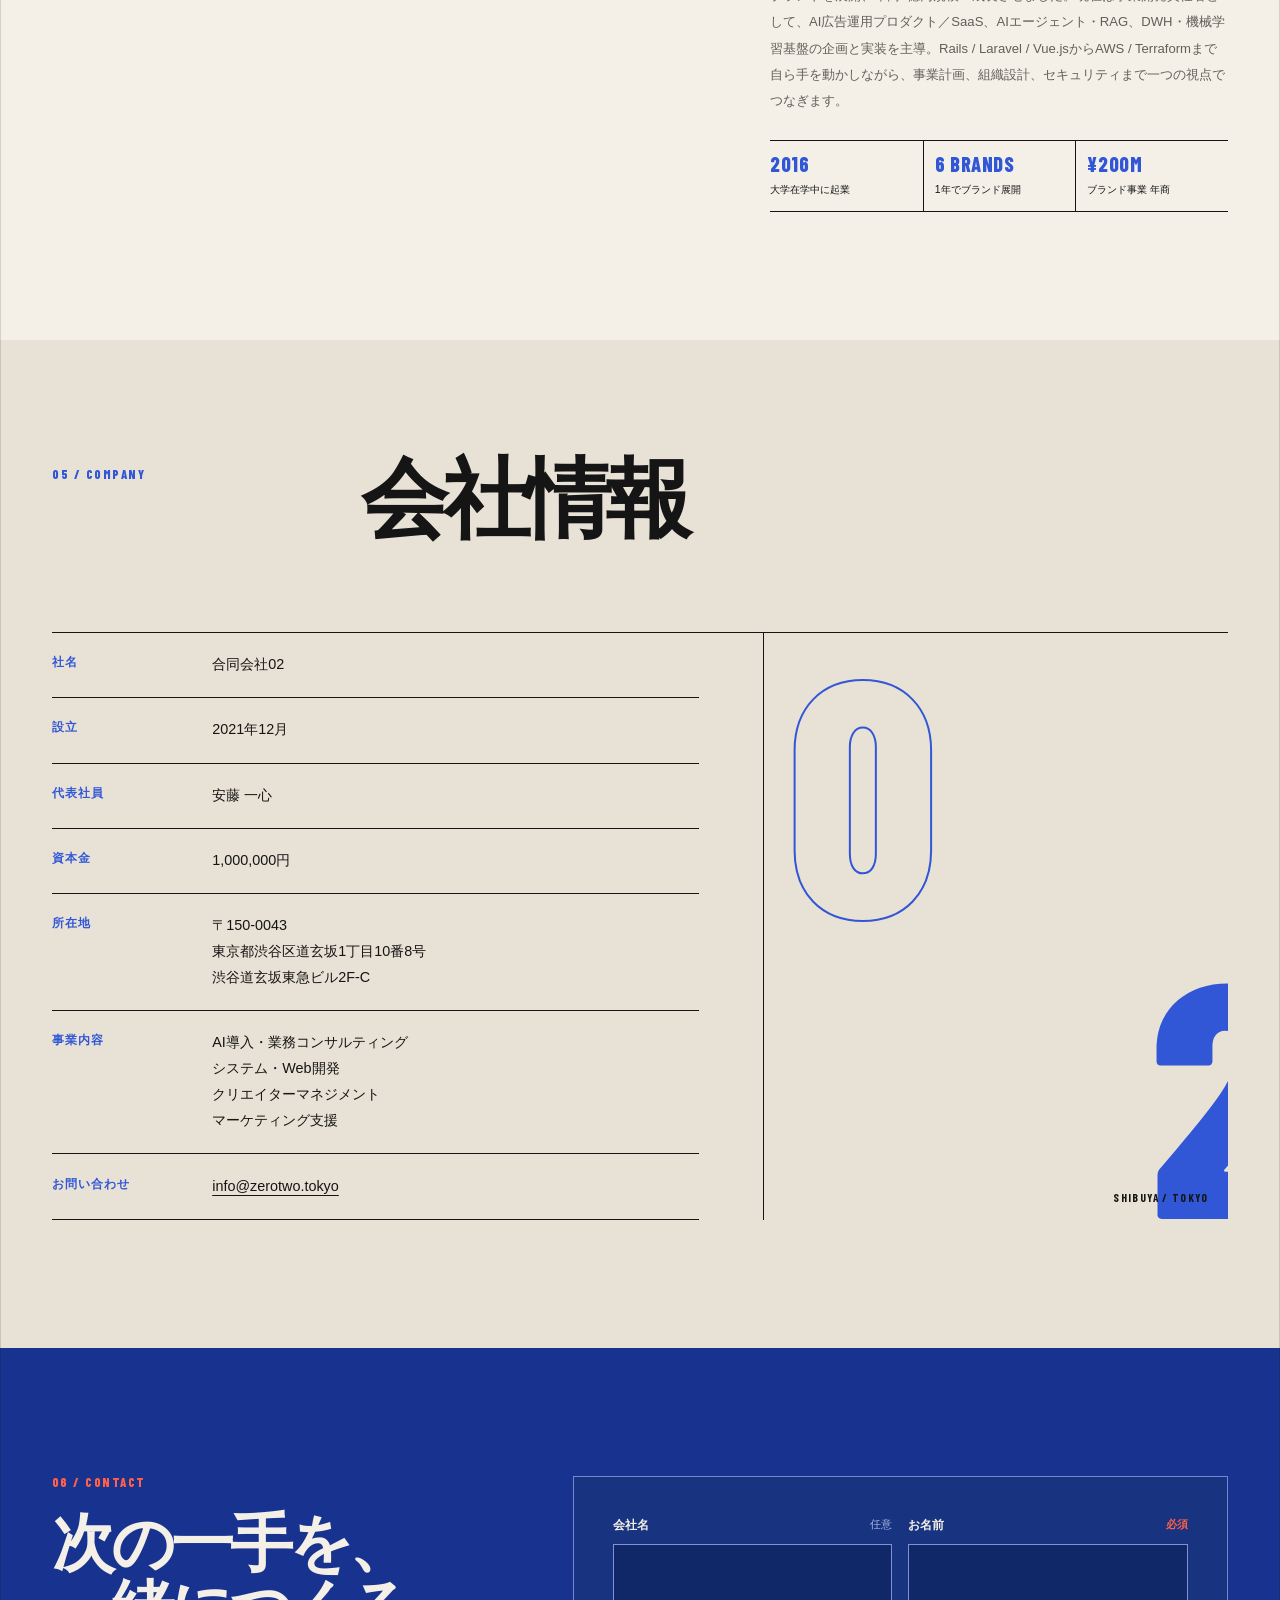
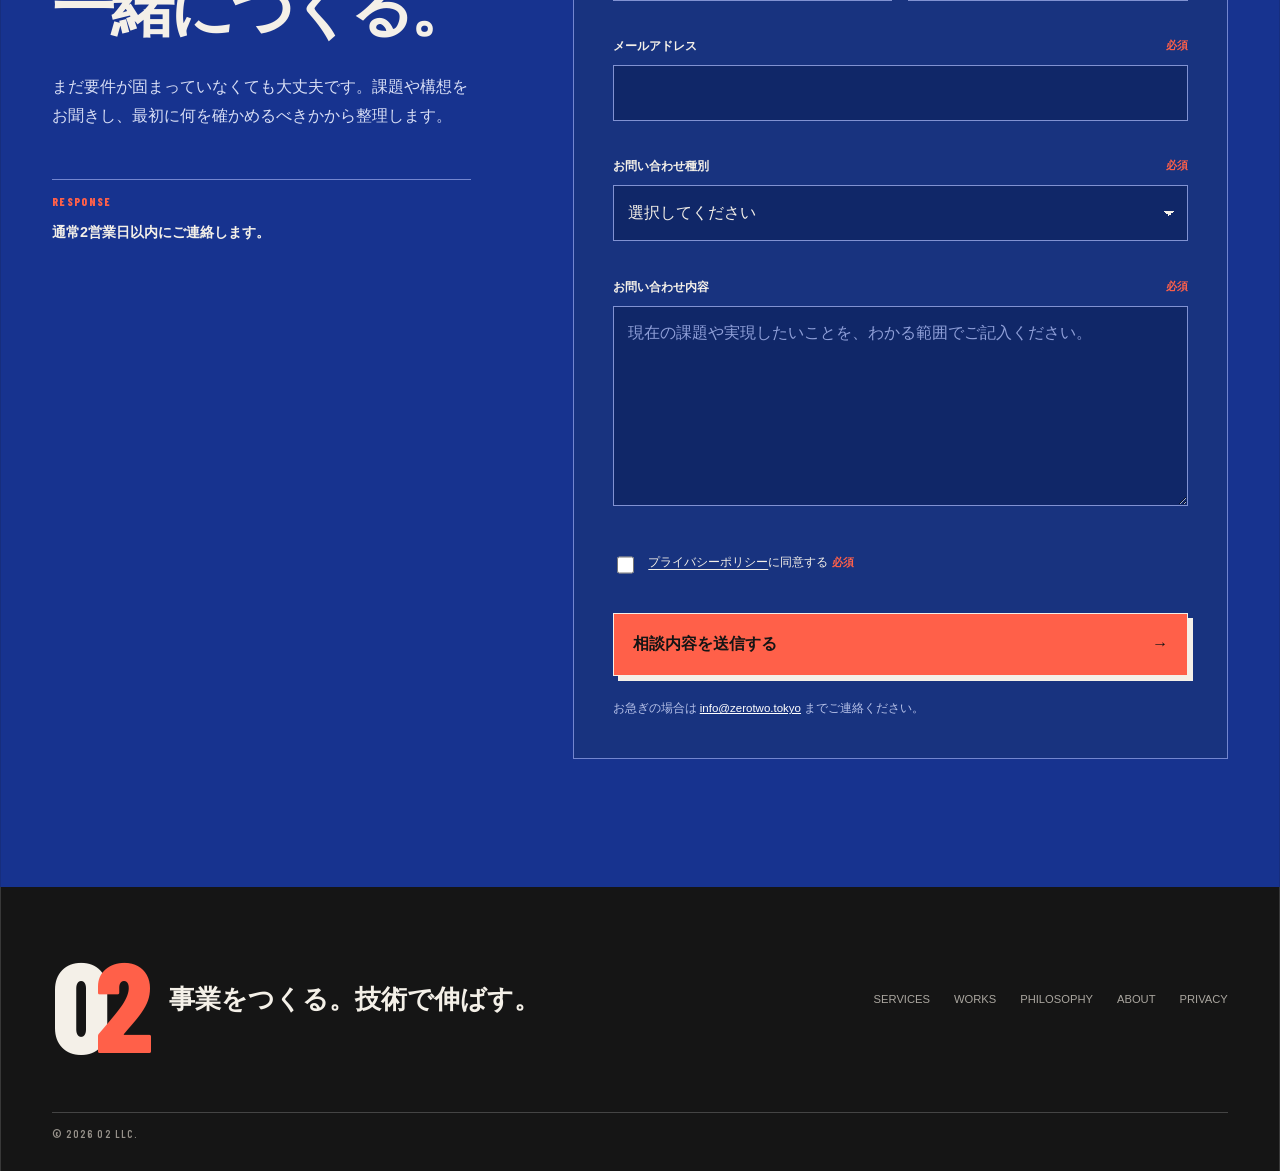
==== commit dd42572b: "feat: renew corporate site with VX philosophy" ====
--- a/index.html
+++ b/index.html
@@ -1,187 +1,393 @@
-<!DOCTYPE html>
-<html lang="en">
+<!doctype html>
+<html lang="ja">
 <head>
-  <title>02 inc.</title>
   <meta charset="utf-8">
   <meta name="viewport" content="width=device-width, initial-scale=1">
-  <meta http-equiv="X-UA-Compatible" content="IE=edge">
-  <meta name="description" content="HTML5 website template">
-  <meta name="keywords" content="global, template, html, sass, jquery">
-  <meta name="author" content="Bucky Maler">
-  <link rel="stylesheet" href="assets/css/main.css">
+  <title>合同会社02（ゼロツー）| AI導入・業務コンサルティング / システム開発 / クリエイタープロダクション</title>
+  <meta name="description" content="合同会社02は東京・渋谷のAI導入・業務コンサルティング会社です。生成AI活用、AIエージェント・RAG構築、データ基盤整備、システム開発から、TikTok LIVEを中心としたクリエイター支援まで、事業の立ち上げと成長を支援します。">
+  <meta name="theme-color" content="#f4f0e8">
+  <link rel="canonical" href="https://zerotwo.tokyo/">
+  <link rel="icon" href="/assets/img/favicon.svg" type="image/svg+xml">
+  <link rel="preload" href="/assets/fonts/barlow-condensed-800.woff2" as="font" type="font/woff2" crossorigin>
+  <meta property="og:type" content="website">
+  <meta property="og:site_name" content="合同会社02">
+  <meta property="og:title" content="合同会社02 | 0→1の、その先へ。">
+  <meta property="og:description" content="AI導入・業務コンサルティングからシステム開発、クリエイタープロダクションまで。事業の立ち上げと成長に、テクノロジーで伴走します。">
+  <meta property="og:image" content="https://zerotwo.tokyo/assets/img/ogp.png">
+  <meta property="og:url" content="https://zerotwo.tokyo/">
+  <meta name="twitter:card" content="summary_large_image">
+  <link rel="stylesheet" href="/assets/css/style.css?v=20260722-philosophy1">
+  <script type="application/ld+json">
+  {
+    "@context": "https://schema.org",
+    "@type": "Organization",
+    "name": "合同会社02",
+    "alternateName": "ゼロツー",
+    "url": "https://zerotwo.tokyo/",
+    "logo": "https://zerotwo.tokyo/assets/img/favicon.svg",
+    "email": "info@zerotwo.tokyo",
+    "foundingDate": "2021-12",
+    "address": {
+      "@type": "PostalAddress",
+      "postalCode": "150-0043",
+      "addressRegion": "東京都",
+      "addressLocality": "渋谷区",
+      "streetAddress": "道玄坂1丁目10番8号 渋谷道玄坂東急ビル2F-C",
+      "addressCountry": "JP"
+    }
+  }
+  </script>
 </head>
 <body>
-
-<!-- notification for small viewports and landscape oriented smartphones -->
-<div class="device-notification">
-  <a class="device-notification--logo" href="#0">
-    <img src="assets/img/logo.png" alt="Global">
-    <p>02 inc</p>
-  </a>
-  <p class="device-notification--message">Global has so much to offer that we must request you orient your device to portrait or find a larger screen. You won't be disappointed.</p>
-</div>
-
-<div class="perspective effect-rotate-left">
-  <div class="container"><div class="outer-nav--return"></div>
-    <div id="viewport" class="l-viewport">
-      <div class="l-wrapper">
-        <header class="header">
-          <a class="header--logo" href="#0">
-            <p>02 inc.</p>
-          </a>
-          <button class="header--cta cta">Hire Us</button>
-          <div class="header--nav-toggle">
-            <span></span>
-          </div>
-        </header>
-        <nav class="l-side-nav">
-          <ul class="side-nav">
-            <li class="is-active"><span>Home</span></li>
-            <li><span>Works</span></li>
-            <li><span>About</span></li>
-            <li><span>Contact</span></li>
-            <li><span>Company</span></li>
-          </ul>
-        </nav>
-        <ul class="l-main-content main-content">
-          <li class="l-section section section--is-active">
-            <div class="intro">
-              <div class="intro--banner">
-                <h1>Your next<br>interactive<br>experience</h1>
-                <img src="assets/img/introduction-visual.png" alt="Welcome">
-              </div>
-              <div class="intro--options">
-                <a href="#0">
-                  <h3>next generation</h3>
-                  
-                </a>
-                <a href="#0">
-                  <h3>innovative ideas</h3>
-                  
-                </a>
-                <a href="#0">
-                  <h3>new culture from remix</h3>
-                </a>
+  <a class="skip-link" href="#main">本文へスキップ</a>
+  <div class="page-grain" aria-hidden="true"></div>
+
+  <header class="site-header" data-header>
+    <a class="brand" href="#top" aria-label="02 LLC（合同会社02）トップへ">
+      <span class="brand-zero">0</span><span class="brand-two">2</span>
+      <span class="brand-inc">LLC</span>
+    </a>
+    <nav class="desktop-nav" aria-label="メインナビゲーション">
+      <a href="#services">Services</a>
+      <a href="#works">Works</a>
+      <a href="/philosophy/">Philosophy</a>
+      <a href="#about">About</a>
+      <a href="#company">Company</a>
+    </nav>
+    <a class="header-contact" href="#contact">無料相談 <span aria-hidden="true">↗</span></a>
+    <button class="menu-button" type="button" aria-expanded="false" aria-controls="mobile-menu" data-menu-button>
+      <span class="sr-only">メニューを開く</span>
+      <span></span><span></span>
+    </button>
+    <nav class="mobile-menu" id="mobile-menu" aria-label="モバイルナビゲーション" data-mobile-menu>
+      <a href="#services"><span>01</span>Services</a>
+      <a href="#works"><span>02</span>Works</a>
+      <a href="/philosophy/"><span>03</span>Philosophy</a>
+      <a href="#about"><span>04</span>About</a>
+      <a href="#company"><span>05</span>Company</a>
+      <a href="#contact"><span>06</span>Contact</a>
+    </nav>
+  </header>
+
+  <main id="main">
+    <section class="hero" id="top" aria-labelledby="hero-title">
+      <canvas class="hero-webgl" data-webgl data-webgl-state="idle" aria-hidden="true"></canvas>
+      <div class="hero-circuit-stamps" aria-hidden="true">
+        <span class="circuit-stamp circuit-stamp-top"></span>
+        <span class="circuit-stamp circuit-stamp-seal"></span>
+        <span class="circuit-stamp circuit-stamp-bottom"></span>
+      </div>
+
+      <div class="hero-copy reveal">
+        <p class="eyebrow"><span></span>BUSINESS BUILDER / AI IMPLEMENTER</p>
+        <h1 id="hero-title">
+          <span class="hero-line"><span>事業をつくる。</span></span>
+          <span class="hero-line"><span>技術で伸ばす。</span></span>
+          <span class="hero-line hero-line-accent"><span><em>0→1→2</em></span></span>
+        </h1>
+        <p class="hero-lead">AI導入・業務コンサルティングからシステム開発、クリエイタープロダクションまで。合同会社02は、構想を資料で終わらせず、動く仕組みへ変えていきます。</p>
+        <a class="button button-primary" href="#contact">無料相談する <span aria-hidden="true">→</span></a>
+      </div>
+
+      <div class="hero-signature" aria-hidden="true">
+        <span class="signature-zero">0</span><span class="signature-two">2</span>
+      </div>
+
+      <aside class="hero-note reveal">
+        <strong>PoC is not the goal<span>.</span></strong>
+        <p>構想 / 検証 / 実装 / 定着まで、同じチームで前へ進める。</p>
+      </aside>
+
+      <ol class="growth-path" aria-label="支援の進め方">
+        <li class="reveal"><span>0 / Discover</span><strong>課題と可能性を見つける</strong></li>
+        <li class="reveal"><span>1 / Build</span><strong>小さく、速く、実装する</strong></li>
+        <li class="reveal"><span>2 / Grow</span><strong>運用に根づかせ、伸ばす</strong></li>
+      </ol>
+    </section>
+
+    <div class="ticker" aria-label="合同会社02の姿勢">
+      <div>
+        <span>ZERO TO ONE</span><i>→</i><span>ONE TO TWO</span><i>→</i><span>STRATEGY TO DELIVERY</span><i>→</i>
+        <span aria-hidden="true">ZERO TO ONE</span><i aria-hidden="true">→</i><span aria-hidden="true">ONE TO TWO</span><i aria-hidden="true">→</i><span aria-hidden="true">STRATEGY TO DELIVERY</span><i aria-hidden="true">→</i>
+      </div>
+    </div>
+
+    <section class="section services" id="services" aria-labelledby="services-title">
+      <header class="section-heading reveal">
+        <p class="section-index">01 / Services</p>
+        <div>
+          <h2 id="services-title">構想から実装、<br>成長まで。</h2>
+          <p>専門領域を分断せず、事業のフェーズに合わせて必要なチームを組みます。</p>
+        </div>
+      </header>
+
+      <div class="service-list">
+        <article class="service-card service-card-primary reveal">
+          <div class="service-number">01</div>
+          <div class="service-icon" aria-hidden="true">
+            <svg viewBox="0 0 64 64"><path d="M9 33h17M38 33h17M26 13v40M38 13v40"/><circle cx="32" cy="33" r="8"/></svg>
+          </div>
+          <div class="service-copy">
+            <p>PRIMARY SERVICE</p>
+            <h3>AI導入・<br>業務コンサルティング</h3>
+            <p>生成AI・LLMの業務活用を、構想から実装・定着まで一気通貫で支援します。AIエージェントやRAGの構築、業務フローの自動化、データ基盤（DWH / BI）の整備まで、“PoCで終わらない”AI導入を実現。ISMS取得推進の経験を踏まえ、セキュリティとガバナンスを考慮した導入を設計します。</p>
+            <ul class="tag-list" aria-label="対応領域">
+              <li>AI Agent</li><li>RAG</li><li>Automation</li><li>DWH / BI</li><li>Governance</li>
+            </ul>
+          </div>
+        </article>
+
+        <article class="service-card reveal">
+          <div class="service-number">02</div>
+          <div class="service-icon" aria-hidden="true">
+            <svg viewBox="0 0 64 64"><rect x="9" y="12" width="46" height="40" rx="2"/><path d="m25 25-8 7 8 7M39 25l8 7-8 7"/></svg>
+          </div>
+          <div class="service-copy">
+            <p>DEVELOPMENT</p>
+            <h3>システム・<br>Web開発</h3>
+            <p>Ruby on Rails / Laravel / Vue.jsを中心としたWebサービス開発から、TerraformによるAWSインフラ構築まで。企画・設計・開発・運用をワンストップで対応します。</p>
+          </div>
+        </article>
+
+        <article class="service-card reveal">
+          <div class="service-number">03</div>
+          <div class="service-icon" aria-hidden="true">
+            <svg viewBox="0 0 64 64"><circle cx="32" cy="25" r="12"/><path d="M11 55c2-13 9-19 21-19s19 6 21 19M21 11l-6-5M43 11l6-5"/></svg>
+          </div>
+          <div class="service-copy">
+            <p>CREATOR PRODUCTION</p>
+            <h3>クリエイター<br>プロダクション</h3>
+            <p>TikTok LIVEを中心に、ライバー・タレントの発掘・育成、配信サポート、案件マネジメント、収益化支援まで、活動を総合的にプロデュースします。</p>
+          </div>
+        </article>
+
+        <article class="service-card reveal">
+          <div class="service-number">04</div>
+          <div class="service-icon" aria-hidden="true">
+            <svg viewBox="0 0 64 64"><path d="M10 48V31M25 48V20M40 48V27M55 48V10"/><path d="m10 23 15-9 15 6 15-15"/></svg>
+          </div>
+          <div class="service-copy">
+            <p>MARKETING</p>
+            <h3>マーケティング<br>支援</h3>
+            <p>SNSアカウントの運用・グロース設計、インフルエンサーマーケティング、EC / D2Cブランドの立ち上げ支援など、実践で培った知見を提供します。</p>
+          </div>
+        </article>
+      </div>
+    </section>
+
+    <section class="section works" id="works" aria-labelledby="works-title">
+      <header class="section-heading section-heading-light reveal">
+        <p class="section-index">02 / Works</p>
+        <div>
+          <h2 id="works-title">自分たちでも、<br>事業をつくる。</h2>
+          <p>支援するだけでなく、自社でもプロダクトとプロダクションを運営しています。</p>
+        </div>
+      </header>
+
+      <div class="work-grid">
+        <article class="work-card work-ai reveal">
+          <div class="work-art data-art" aria-hidden="true">
+            <span></span><span></span><span></span><span></span><span></span>
+          </div>
+          <div class="work-meta"><span>AI / Data</span><span class="status-pending">Scope in review</span></div>
+          <h3>AI導入・データ基盤構築</h3>
+          <p>公開可能な範囲を確認後、業種・規模・支援内容を匿名形式で掲載予定です。</p>
+        </article>
+
+        <a class="work-card work-live reveal" href="#contact" data-contact-type="ライバー・タレント応募">
+          <div class="work-art live-art" aria-hidden="true"><b>LIVE</b><span>●</span><i></i><i></i><i></i></div>
+          <div class="work-meta"><span>Creator Management</span><span class="status-pending">Name in review</span></div>
+          <h3>TikTok LIVE Creator Support</h3>
+          <p>ライバーのスカウト・育成から配信サポート、イベント企画、収益化までを支援します。</p>
+        </a>
+
+        <article class="work-card work-victory reveal">
+          <div class="work-art victory-art" aria-hidden="true"><span>V</span><i></i></div>
+          <div class="work-meta"><span>EC Business</span><span class="status-pending">Publication pending</span></div>
+          <h3>Victory</h3>
+          <p>紹介文と掲載可否の確認後に公開します。</p>
+        </article>
+      </div>
+      <p class="draft-note reveal">※ 「Scope in review」「Publication pending」の項目は、公開範囲・掲載可否の最終確認後に正式な内容へ差し替えます。</p>
+    </section>
+
+    <section class="section philosophy" id="philosophy" aria-labelledby="philosophy-title">
+      <header class="section-heading reveal">
+        <p class="section-index">03 / Philosophy</p>
+        <div>
+          <p class="philosophy-kicker">OUR BELIEF / FROM IDEA TO IMPACT</p>
+          <h2 id="philosophy-title">つくるだけで、<br>終わらせない。</h2>
+          <p>事業は、アイデアを形にした瞬間が始まりです。誰の、どんな課題を解くのかを見極め、小さく動かし、現場で使われ続ける仕組みに育てる。構想から実装、運用、成長まで、一つのチームとして成果に向き合います。</p>
+        </div>
+      </header>
+
+      <div class="philosophy-framework reveal">
+        <div class="philosophy-framework-meta" aria-hidden="true">
+          <span>02 PHILOSOPHY CIRCUIT</span>
+          <span>0 → 1 → 2</span>
+        </div>
+        <ol class="philosophy-journey">
+          <li class="philosophy-stage">
+            <div class="philosophy-node" aria-hidden="true"><span>0</span></div>
+            <div class="philosophy-card">
+              <p class="philosophy-stage-label">DISCOVER / PILLAR 01</p>
+              <h3>問いを定める。</h3>
+              <p>解くべき課題と、まだ言葉になっていない可能性を見つけます。</p>
+              <div class="philosophy-principle">
+                <span>STANCE 01</span>
+                <strong>現場から考える。</strong>
+                <small>仮説の前に、使う人と仕事を見る。</small>
               </div>
             </div>
           </li>
-          <li class="l-section section">
-            <div class="work">
-              <h2>Works</h2>
-              <div class="work--lockup">
-                <ul class="slider">
-                  <li class="slider--item slider--item-left">
-                    <a href="#0">
-                      <div class="slider--item-image">
-                        <img src="assets/img/ec.png" alt="Victory">
-                      </div>
-                      <p class="slider--item-title">EC</p>
-                      <p class="slider--item-description">EC事業</p>
-                    </a>
-                  </li>
-                  <li class="slider--item slider--item-center">
-                    <a href="https://goatfamilia.net">
-                      <div class="slider--item-image">
-                        <img src="assets/img/goat.png" alt="Metiew and Smith">
-                      </div>
-                      <p class="slider--item-title">GOAT Familia</p>
-                      <p class="slider--item-description">Vtuber事業</p>
-                    </a>
-                  </li>
-                  <li class="slider--item slider--item-right">
-                    <a href="#0">
-                      <div class="slider--item-image">
-                        <img src="assets/img/web.png" alt="Alex Nowak">
-                      </div>
-                      <p class="slider--item-title">Web Development</p>
-                      <p class="slider--item-description">Web開発</p>
-                    </a>
-                  </li>
-                </ul>
-                <div class="slider--prev">
-                  <svg version="1.1" id="Layer_1" xmlns="http://www.w3.org/2000/svg" xmlns:xlink="http://www.w3.org/1999/xlink" x="0px" y="0px"
-                  viewBox="0 0 150 118" style="enable-background:new 0 0 150 118;" xml:space="preserve">
-                  <g transform="translate(0.000000,118.000000) scale(0.100000,-0.100000)">
-                    <path d="M561,1169C525,1155,10,640,3,612c-3-13,1-36,8-52c8-15,134-145,281-289C527,41,562,10,590,10c22,0,41,9,61,29
-                    c55,55,49,64-163,278L296,510h575c564,0,576,0,597,20c46,43,37,109-18,137c-19,10-159,13-590,13l-565,1l182,180
-                    c101,99,187,188,193,199c16,30,12,57-12,84C631,1174,595,1183,561,1169z"/>
-                  </g>
-                  </svg>
-                </div>
-                <div class="slider--next">
-                  <svg version="1.1" id="Layer_1" xmlns="http://www.w3.org/2000/svg" xmlns:xlink="http://www.w3.org/1999/xlink" x="0px" y="0px" viewBox="0 0 150 118" style="enable-background:new 0 0 150 118;" xml:space="preserve">
-                  <g transform="translate(0.000000,118.000000) scale(0.100000,-0.100000)">
-                    <path d="M870,1167c-34-17-55-57-46-90c3-15,81-100,194-211l187-185l-565-1c-431,0-571-3-590-13c-55-28-64-94-18-137c21-20,33-20,597-20h575l-192-193C800,103,794,94,849,39c20-20,39-29,61-29c28,0,63,30,298,262c147,144,272,271,279,282c30,51,23,60-219,304C947,1180,926,1196,870,1167z"/>
-                  </g>
-                  </svg>
-                </div>
+          <li class="philosophy-stage">
+            <div class="philosophy-node" aria-hidden="true"><span>1</span></div>
+            <div class="philosophy-card">
+              <p class="philosophy-stage-label">BUILD / PILLAR 02</p>
+              <h3>まず、動かす。</h3>
+              <p>小さくつくり、早く確かめ、学びを次の実装へ返します。</p>
+              <div class="philosophy-principle">
+                <span>STANCE 02</span>
+                <strong>言葉だけで終わらせない。</strong>
+                <small>伝えるより先に、触れられる形をつくる。</small>
               </div>
             </div>
           </li>
-          <li class="l-section section">
-            <div class="about">
-              <div class="about--banner">
-                <h2>We<br>believe in<br>passionate<br>people</h2>
-                <img src="assets/img/about-visual.png" alt="About Us">
+          <li class="philosophy-stage">
+            <div class="philosophy-node" aria-hidden="true"><span>2</span></div>
+            <div class="philosophy-card">
+              <p class="philosophy-stage-label">GROW / PILLAR 03</p>
+              <h3>仕組みにする。</h3>
+              <p>人と技術が無理なく回り、成果が積み上がる状態まで育てます。</p>
+              <div class="philosophy-principle">
+                <span>STANCE 03</span>
+                <strong>成果が根づくまで向き合う。</strong>
+                <small>納品ではなく、使われ続けることをゴールにする。</small>
               </div>
             </div>
           </li>
-          <li class="l-section section">
-            <div class="contact">
-              <div class="contact--lockup">
-                <div class="modal">
-                  <div class="modal--information">
-                    <p>東京都渋谷区道玄坂1丁目10番8号<br>渋谷道玄坂東急ビル2F−C</p>
-                    <a href="info@zerotwo.tokyo">info@zerotwo.tokyo</a>
-                  </div>
-                </div>
-              </div>
+        </ol>
+      </div>
+      <a class="philosophy-read-more button reveal" href="/philosophy/">
+        Philosophyを読む <span aria-hidden="true">→</span>
+      </a>
+    </section>
+
+    <section class="section about" id="about" aria-labelledby="about-title">
+      <header class="section-heading reveal">
+        <p class="section-index">04 / About</p>
+        <div><h2 id="about-title">つくる人の、<br>隣にいる。</h2></div>
+      </header>
+
+      <div class="about-layout">
+        <div class="about-quote reveal">
+          <span aria-hidden="true">“</span>
+          <blockquote>机上のコンサルティングではなく、<em>実装まで含めて伴走する。</em>それが私たちのスタイルです。</blockquote>
+        </div>
+        <div class="about-message reveal">
+          <p>私たちは、事業を「つくる」ことと「伸ばす」ことの両方を、自分たちの手でやってきました。起業、売却、ブランドのグロース、AIプロダクトの開発、データ基盤の構築——その全てが02の提供価値の土台です。</p>
+          <div class="profile">
+            <div class="profile-mark" aria-hidden="true">02</div>
+            <div class="profile-content">
+              <p>FOUNDER / BUSINESS BUILDER / ENGINEER</p>
+              <h3>安藤 一心 <span>Isshin Ando</span></h3>
+              <p class="profile-role">事業を構想し、コードを書き、<br>伸びる仕組みまでつくる。</p>
+              <p class="profile-bio">2016年、大学在学中の起業からキャリアをスタート。Webサービス開発を原点に、立ち上げたAI×アパレル事業を3か月で売却し、事業統括として1年で6ブランドを展開、年商2億円規模へ成長させました。現在は事業開発責任者として、AI広告運用プロダクト／SaaS、AIエージェント・RAG、DWH・機械学習基盤の企画と実装を主導。Rails / Laravel / Vue.jsからAWS / Terraformまで自ら手を動かしながら、事業計画、組織設計、セキュリティまで一つの視点でつなぎます。</p>
+              <ul class="profile-facts" aria-label="代表者の主な実績">
+                <li><strong>2016</strong><span>大学在学中に起業</span></li>
+                <li><strong>6 BRANDS</strong><span>1年でブランド展開</span></li>
+                <li><strong>¥200M</strong><span>ブランド事業 年商</span></li>
+              </ul>
             </div>
-          </li>
-          <li class="l-section section">
-            <div class="hire">
-              <h2>Company</h2>
-              <!-- checkout formspree.io for easy form setup -->
-              
-              <table id="table01">
-  <tr>
-    <th>社名</th>
-    <td>合同会社02</td>
-  </tr>
-  <tr>
-    <th>資本金</th>
-    <td> 1,000,000（資本準備金を含む）</td>
-  </tr>
-  <tr>
-    <th>設立</th>
-    <td>2021年12月</td>
-  </tr>
-  <tr>
-    <th>代表社員</th>
-    <td>安藤 一心</td>
-  </tr>
-  <tr>
-    <th>所在地</th>
-    <td>〒150-0043 東京都渋谷区道玄坂1丁目10番8号渋谷道玄坂東急ビル2F−C</td>
-  </tr>
-</table>
-            </div>
-          </li>
-        </ul>
-      </div>
-    </div>
-  </div>
-  <ul class="outer-nav">
-    <li class="is-active">Home</li>
-    <li>Works</li>
-    <li>About</li>
-    <li>Contact</li>
-    <li>Company</li>
-  </ul>
-</div>
-
-<script src="https://ajax.googleapis.com/ajax/libs/jquery/2.2.4/jquery.min.js"></script>
-<script>window.jQuery || document.write('<script src="assets/js/vendor/jquery-2.2.4.min.js"><\/script>')</script>
-<script src="assets/js/functions-min.js"></script>
+          </div>
+        </div>
+      </div>
+    </section>
+
+    <section class="section company" id="company" aria-labelledby="company-title">
+      <header class="section-heading reveal">
+        <p class="section-index">05 / Company</p>
+        <div><h2 id="company-title">会社情報</h2></div>
+      </header>
+      <div class="company-table-wrap reveal">
+        <dl class="company-table">
+          <div><dt>社名</dt><dd>合同会社02</dd></div>
+          <div><dt>設立</dt><dd>2021年12月</dd></div>
+          <div><dt>代表社員</dt><dd>安藤 一心</dd></div>
+          <div><dt>資本金</dt><dd>1,000,000円</dd></div>
+          <div><dt>所在地</dt><dd>〒150-0043<br>東京都渋谷区道玄坂1丁目10番8号<br>渋谷道玄坂東急ビル2F-C</dd></div>
+          <div><dt>事業内容</dt><dd>AI導入・業務コンサルティング<br>システム・Web開発<br>クリエイターマネジメント<br>マーケティング支援</dd></div>
+          <div><dt>お問い合わせ</dt><dd><a href="mailto:info@zerotwo.tokyo">info@zerotwo.tokyo</a></dd></div>
+        </dl>
+        <div class="company-graphic" aria-hidden="true"><span>0</span><span>2</span><i>SHIBUYA / TOKYO</i></div>
+      </div>
+    </section>
+
+    <section class="section contact" id="contact" aria-labelledby="contact-title">
+      <div class="contact-intro reveal">
+        <p class="section-index">06 / Contact</p>
+        <h2 id="contact-title">次の一手を、<br>一緒につくる。</h2>
+        <p>まだ要件が固まっていなくても大丈夫です。課題や構想をお聞きし、最初に何を確かめるべきかから整理します。</p>
+        <div class="contact-response"><span>RESPONSE</span><strong>通常2営業日以内にご連絡します。</strong></div>
+      </div>
+
+      <form class="contact-form reveal" method="post" action="" data-contact-form novalidate>
+        <div class="form-row">
+          <div class="field">
+            <label for="company-name">会社名 <span>任意</span></label>
+            <input id="company-name" name="company" type="text" autocomplete="organization">
+          </div>
+          <div class="field">
+            <label for="name">お名前 <b>必須</b></label>
+            <input id="name" name="name" type="text" autocomplete="name" required>
+            <span class="field-error" data-error-for="name"></span>
+          </div>
+        </div>
+        <div class="field">
+          <label for="email">メールアドレス <b>必須</b></label>
+          <input id="email" name="email" type="email" autocomplete="email" inputmode="email" required>
+          <span class="field-error" data-error-for="email"></span>
+        </div>
+        <div class="field">
+          <label for="inquiry-type">お問い合わせ種別 <b>必須</b></label>
+          <select id="inquiry-type" name="inquiry_type" required>
+            <option value="">選択してください</option>
+            <option>AI導入のご相談</option>
+            <option>開発のご相談</option>
+            <option>ライバー・タレント応募</option>
+            <option>取材・その他</option>
+          </select>
+          <span class="field-error" data-error-for="inquiry-type"></span>
+        </div>
+        <div class="field">
+          <label for="message">お問い合わせ内容 <b>必須</b></label>
+          <textarea id="message" name="message" rows="6" required placeholder="現在の課題や実現したいことを、わかる範囲でご記入ください。"></textarea>
+          <span class="field-error" data-error-for="message"></span>
+        </div>
+        <div class="honeypot" aria-hidden="true">
+          <label for="website">ウェブサイト</label>
+          <input id="website" name="website" type="text" tabindex="-1" autocomplete="off">
+        </div>
+        <label class="consent">
+          <input name="privacy" type="checkbox" required>
+          <span><a href="/privacy/" target="_blank" rel="noopener">プライバシーポリシー</a>に同意する <b>必須</b></span>
+        </label>
+        <span class="field-error consent-error" data-error-for="privacy"></span>
+        <button class="submit-button" type="submit">相談内容を送信する <span aria-hidden="true">→</span></button>
+        <p class="form-status" role="status" aria-live="polite" data-form-status></p>
+        <p class="form-note">お急ぎの場合は <a href="mailto:info@zerotwo.tokyo">info@zerotwo.tokyo</a> までご連絡ください。</p>
+      </form>
+    </section>
+  </main>
+
+  <footer class="site-footer">
+    <div class="footer-brand"><span>0</span><span>2</span></div>
+    <p>事業をつくる。技術で伸ばす。</p>
+    <nav aria-label="フッターナビゲーション"><a href="#services">Services</a><a href="#works">Works</a><a href="/philosophy/">Philosophy</a><a href="#about">About</a><a href="/privacy/">Privacy</a></nav>
+    <p class="copyright">© <span data-current-year>2026</span> 02 LLC.</p>
+  </footer>
+
+  <script src="/assets/js/webgl-field.js?v=20260722-paper-circuit3" defer></script>
+  <script src="/assets/js/main.js?v=20260722-paper-circuit3" defer></script>
 </body>
 </html>
--- a/assets/css/style.css
+++ b/assets/css/style.css
@@ -0,0 +1,803 @@
+@font-face {
+  font-family: "Barlow Condensed";
+  src: url("/assets/fonts/barlow-condensed-600.woff2") format("woff2");
+  font-style: normal;
+  font-weight: 600;
+  font-display: swap;
+}
+@font-face {
+  font-family: "Barlow Condensed";
+  src: url("/assets/fonts/barlow-condensed-700.woff2") format("woff2");
+  font-style: normal;
+  font-weight: 700;
+  font-display: swap;
+}
+@font-face {
+  font-family: "Barlow Condensed";
+  src: url("/assets/fonts/barlow-condensed-800.woff2") format("woff2");
+  font-style: normal;
+  font-weight: 800;
+  font-display: swap;
+}
+
+:root {
+  --paper: #f4f0e8;
+  --paper-deep: #e8e1d5;
+  --ink: #151515;
+  --blue: #3157d7;
+  --blue-dark: #17338f;
+  --coral: #ff6049;
+  --cream: #fffaf0;
+  --muted: #625f59;
+  --line: rgba(21, 21, 21, 0.72);
+  --max: 1440px;
+  --pad: clamp(1.25rem, 4vw, 4.5rem);
+  --display: "Barlow Condensed", "Arial Narrow", sans-serif;
+  --body: "Hiragino Kaku Gothic ProN", "Yu Gothic", "YuGothic", "BIZ UDPGothic", sans-serif;
+}
+
+*, *::before, *::after { box-sizing: border-box; }
+html { scroll-behavior: smooth; scroll-padding-top: 5rem; }
+body {
+  margin: 0;
+  color: var(--ink);
+  background: var(--paper);
+  font-family: var(--body);
+  font-size: 16px;
+  line-height: 1.8;
+  -webkit-font-smoothing: antialiased;
+}
+body.menu-open { overflow: hidden; }
+a { color: inherit; }
+button, input, select, textarea { font: inherit; }
+button { color: inherit; }
+img, svg { display: block; max-width: 100%; }
+::selection { color: white; background: var(--blue); }
+
+.sr-only {
+  position: absolute;
+  width: 1px;
+  height: 1px;
+  padding: 0;
+  margin: -1px;
+  overflow: hidden;
+  clip: rect(0, 0, 0, 0);
+  white-space: nowrap;
+  border: 0;
+}
+.skip-link {
+  position: fixed;
+  z-index: 1000;
+  top: 0.75rem;
+  left: 0.75rem;
+  padding: 0.7rem 1rem;
+  color: white;
+  background: var(--blue-dark);
+  transform: translateY(-180%);
+}
+.skip-link:focus { transform: translateY(0); }
+.page-grain {
+  position: fixed;
+  z-index: 999;
+  inset: 0;
+  opacity: 0.26;
+  pointer-events: none;
+  background-image: url("data:image/svg+xml,%3Csvg viewBox='0 0 180 180' xmlns='http://www.w3.org/2000/svg'%3E%3Cfilter id='n'%3E%3CfeTurbulence type='fractalNoise' baseFrequency='.9' numOctaves='2' stitchTiles='stitch'/%3E%3C/filter%3E%3Crect width='100%25' height='100%25' filter='url(%23n)' opacity='.16'/%3E%3C/svg%3E");
+  mix-blend-mode: multiply;
+}
+
+:focus-visible {
+  outline: 3px solid var(--coral);
+  outline-offset: 4px;
+}
+
+.site-header {
+  position: sticky;
+  z-index: 100;
+  top: 0;
+  min-height: 5rem;
+  padding: 0 var(--pad);
+  display: flex;
+  align-items: center;
+  gap: 2rem;
+  border-bottom: 1px solid var(--line);
+  background: color-mix(in srgb, var(--paper) 92%, transparent);
+  backdrop-filter: blur(14px);
+}
+.brand {
+  display: inline-flex;
+  align-items: baseline;
+  color: var(--ink);
+  text-decoration: none;
+  font: 800 2.3rem/1 var(--display);
+  letter-spacing: -0.08em;
+}
+.brand-two { color: var(--blue); }
+.brand-inc {
+  margin-left: 0.45rem;
+  font-size: 0.62rem;
+  letter-spacing: 0.14em;
+}
+.desktop-nav {
+  display: flex;
+  gap: clamp(1.2rem, 2.35vw, 2.8rem);
+  margin-left: auto;
+}
+.desktop-nav a {
+  position: relative;
+  color: var(--ink);
+  font: 700 0.72rem/1 var(--body);
+  text-decoration: none;
+  text-transform: uppercase;
+  letter-spacing: 0.12em;
+}
+.desktop-nav a::after {
+  content: "";
+  position: absolute;
+  right: 0;
+  bottom: -0.65rem;
+  left: 0;
+  height: 2px;
+  background: var(--blue);
+  transform: scaleX(0);
+  transform-origin: right;
+  transition: transform 180ms ease;
+}
+.desktop-nav a:hover::after,
+.desktop-nav a:focus-visible::after { transform: scaleX(1); transform-origin: left; }
+.desktop-nav a[aria-current="page"]::after { transform: scaleX(1); transform-origin:left; }
+.header-contact {
+  padding: 0.75rem 1rem;
+  color: white;
+  background: var(--ink);
+  font-size: 0.78rem;
+  font-weight: 800;
+  text-decoration: none;
+  letter-spacing: 0.04em;
+  transition: color 160ms ease, background 160ms ease;
+}
+.header-contact:hover { color: var(--ink); background: var(--coral); }
+.menu-button, .mobile-menu { display: none; }
+
+.hero {
+  position: relative;
+  min-height: calc(100svh - 5rem);
+  max-width: var(--max);
+  margin: 0 auto;
+  padding: clamp(3.2rem, 7vh, 6.5rem) var(--pad) 9.2rem;
+  overflow: hidden;
+  border-inline: 1px solid rgba(21, 21, 21, 0.15);
+}
+.hero-webgl {
+  position: absolute;
+  z-index: 2;
+  inset: 0;
+  width: 100%;
+  height: 100%;
+  opacity: 0;
+  pointer-events: none;
+  mix-blend-mode: multiply;
+  filter: contrast(1.03);
+  transition: opacity 700ms cubic-bezier(.2,.7,.2,1);
+}
+.hero-webgl[data-webgl-state="running"],
+.hero-webgl[data-webgl-state="paused"],
+.hero-webgl[data-webgl-state="static"] { opacity: 1; }
+.hero-webgl[hidden] { display: none; }
+.hero-circuit-stamps {
+  position: absolute;
+  z-index: 2;
+  inset: 0;
+  opacity: 0;
+  pointer-events: none;
+  mix-blend-mode: multiply;
+  transition: opacity 700ms cubic-bezier(.2,.7,.2,1);
+}
+.hero-webgl[data-webgl-state="running"] + .hero-circuit-stamps,
+.hero-webgl[data-webgl-state="paused"] + .hero-circuit-stamps,
+.hero-webgl[data-webgl-state="static"] + .hero-circuit-stamps { opacity: 1; }
+.circuit-stamp {
+  position: absolute;
+  display: grid;
+  place-items: center;
+  color: rgba(217, 79, 61, 0.34);
+  border: 1px solid currentColor;
+  font: 600 0.72rem/1 var(--display);
+  letter-spacing: -0.04em;
+  box-shadow: inset 0 0 0 2px rgba(217, 79, 61, 0.07);
+}
+.circuit-stamp::before { content:"02"; }
+.circuit-stamp-top {
+  top: 10.7%;
+  left: 72.8%;
+  width: 1.75rem;
+  height: 1.8rem;
+  transform: rotate(1deg);
+}
+.circuit-stamp-seal {
+  top: 50.8%;
+  left: 52.1%;
+  width: 2.65rem;
+  height: 2.65rem;
+  border-radius: 50%;
+  font-size: 0.9rem;
+  outline: 1px dotted rgba(217, 79, 61, 0.24);
+  outline-offset: 0.22rem;
+}
+.circuit-stamp-seal::after {
+  content: "ZERO TWO";
+  position: absolute;
+  bottom: 0.36rem;
+  font: 600 0.27rem/1 var(--display);
+  letter-spacing: 0.08em;
+}
+.circuit-stamp-bottom {
+  top: 77.3%;
+  left: 2.9%;
+  width: 1.15rem;
+  height: 1.3rem;
+  font-size: 0.48rem;
+  transform: rotate(-2deg);
+}
+.hero-copy { position: relative; z-index: 3; max-width: 50rem; }
+.hero .reveal { opacity: 1; transform: none; }
+.eyebrow {
+  margin: 0 0 2.2rem;
+  display: flex;
+  align-items: center;
+  gap: 0.9rem;
+  color: var(--blue);
+  font-size: clamp(0.63rem, 1vw, 0.76rem);
+  font-weight: 800;
+  letter-spacing: 0.16em;
+}
+.eyebrow span { width: 2.6rem; height: 2px; background: currentColor; }
+.eyebrow { animation: hero-soft-in 520ms 80ms cubic-bezier(.2,.7,.2,1) both; }
+.eyebrow span { transform-origin: left; animation: line-expand 700ms 180ms cubic-bezier(.2,.7,.2,1) both; }
+.hero h1 {
+  max-width: 48rem;
+  margin: 0;
+  font-size: clamp(4.1rem, 7.6vw, 7.5rem);
+  line-height: 0.89;
+  letter-spacing: -0.072em;
+}
+.hero-line { display: block; overflow: hidden; margin-bottom: -0.06em; padding-bottom: 0.06em; }
+.hero-line > span { --hero-line-scale:1; display: block; transform-origin:left; animation: hero-line-in 780ms cubic-bezier(.16,1,.3,1) both; }
+.hero-line:not(.hero-line-accent) > span { --hero-line-scale:.96; }
+.hero-line:nth-child(1) > span { animation-delay: 100ms; }
+.hero-line:nth-child(2) > span { animation-delay: 180ms; }
+.hero-line:nth-child(3) > span { animation-delay: 260ms; }
+.hero h1 em {
+  display: inline-block;
+  margin-top: 0.2rem;
+  color: var(--blue);
+  font-family: var(--display);
+  font-style: normal;
+  font-weight: 800;
+  letter-spacing: -0.035em;
+}
+.hero-lead {
+  max-width: 40rem;
+  margin: 2rem 0 1.7rem 0.45rem;
+  font-size: clamp(0.92rem, 1.15vw, 1.06rem);
+  line-height: 2;
+}
+.hero-lead { animation: hero-soft-in 620ms 360ms cubic-bezier(.2,.7,.2,1) both; }
+.hero-copy > .button {
+  min-width: 12.1rem;
+  animation: hero-soft-in 620ms 440ms cubic-bezier(.2,.7,.2,1) both;
+}
+.button {
+  display: inline-flex;
+  align-items: center;
+  justify-content: space-between;
+  gap: 2.7rem;
+  min-width: 12.5rem;
+  padding: 0.95rem 1.25rem;
+  border: 1px solid var(--ink);
+  font-size: 0.9rem;
+  font-weight: 800;
+  text-decoration: none;
+  box-shadow: 5px 5px 0 var(--ink);
+  transition: transform 160ms ease, box-shadow 160ms ease, background 160ms ease;
+}
+.button-primary { background: var(--coral); }
+.button:hover { transform: translate(3px, 3px); box-shadow: 2px 2px 0 var(--ink); }
+.hero-signature {
+  --signature-y: 0px;
+  --signature-rotate: 0deg;
+  position: absolute;
+  z-index: 1;
+  top: clamp(1rem, 3vw, 3rem);
+  right: clamp(-9rem, -5vw, -3rem);
+  display: flex;
+  align-items: flex-start;
+  font: 800 clamp(20rem, 43vw, 39rem) / 0.78 var(--display);
+  letter-spacing: -0.12em;
+  white-space: nowrap;
+  pointer-events: none;
+  transform: translate3d(0, var(--signature-y), 0) rotate(var(--signature-rotate));
+  will-change: transform;
+}
+.signature-zero { color: transparent; -webkit-text-stroke: 2px var(--blue); animation: signature-zero-in 900ms 120ms cubic-bezier(.16,1,.3,1) both; }
+.signature-two { color: var(--blue); transform: translateX(-0.03em); animation: signature-two-in 900ms 200ms cubic-bezier(.16,1,.3,1) both; }
+.hero-note {
+  position: absolute;
+  z-index: 4;
+  right: var(--pad);
+  bottom: 9.8rem;
+  width: min(19.5rem, 36vw);
+  padding: 1.1rem 1.35rem;
+  color: var(--paper);
+  background: var(--ink);
+}
+.hero-note strong {
+  font: 800 1.35rem/1 var(--display);
+  text-transform: uppercase;
+  letter-spacing: 0.04em;
+}
+.hero-note strong span { color: var(--coral); }
+.hero-note p { margin: 0.65rem 0 0; font-size: 0.76rem; line-height: 1.75; }
+.hero-note { animation: note-in 650ms 540ms cubic-bezier(.16,1,.3,1) both; }
+.growth-path {
+  --path-progress: 0;
+  position: absolute;
+  z-index: 5;
+  right: var(--pad);
+  bottom: 0;
+  left: var(--pad);
+  margin: 0;
+  padding: 0;
+  display: grid;
+  grid-template-columns: repeat(3, 1fr);
+  border-top: 2px solid var(--ink);
+  list-style: none;
+}
+.growth-path::after {
+  content: "";
+  position: absolute;
+  z-index: 2;
+  top: -2px;
+  right: 0;
+  left: 0;
+  height: 2px;
+  background: var(--coral);
+  transform: scaleX(var(--path-progress));
+  transform-origin: left;
+  will-change: transform;
+}
+.growth-path li {
+  position: relative;
+  min-height: 7rem;
+  padding: 1rem 1.1rem 1.1rem 0;
+  border-right: 1px solid var(--ink);
+}
+.growth-path li:not(:first-child) { padding-left: 1.1rem; }
+.growth-path li:last-child { border-right: 0; }
+.growth-path li { animation: path-item-in 560ms cubic-bezier(.2,.7,.2,1) both; }
+.growth-path li:nth-child(1) { animation-delay: 480ms; }
+.growth-path li:nth-child(2) { animation-delay: 570ms; }
+.growth-path li:nth-child(3) { animation-delay: 660ms; }
+.growth-path li::before {
+  content: "";
+  position: absolute;
+  top: -0.43rem;
+  left: -0.05rem;
+  width: 0.75rem;
+  height: 0.75rem;
+  border: 1px solid var(--ink);
+  border-radius: 50%;
+  background: var(--coral);
+}
+.growth-path span {
+  display: block;
+  color: var(--blue);
+  font: 800 0.78rem/1 var(--display);
+  text-transform: uppercase;
+  letter-spacing: 0.1em;
+}
+.growth-path strong { display: block; margin-top: 0.8rem; font-size: 0.85rem; }
+
+@keyframes hero-line-in { from { transform: translateY(108%) scaleX(var(--hero-line-scale)); } to { transform: translateY(0) scaleX(var(--hero-line-scale)); } }
+@keyframes hero-soft-in { from { opacity: 0; transform: translateY(.8rem); } to { opacity: 1; transform: none; } }
+@keyframes line-expand { from { transform: scaleX(0); } to { transform: scaleX(1); } }
+@keyframes signature-zero-in { from { opacity: 0; transform: translateX(2rem); } to { opacity: 1; transform: none; } }
+@keyframes signature-two-in { from { opacity: 0; transform: translateX(calc(-.03em + 2rem)); } to { opacity: 1; transform: translateX(-.03em); } }
+@keyframes note-in { from { opacity: 0; transform: translate(.8rem, .8rem); } to { opacity: 1; transform: none; } }
+@keyframes path-item-in { from { opacity: 0; transform: translateY(.55rem); } to { opacity: 1; transform: none; } }
+
+.ticker {
+  overflow: hidden;
+  border-block: 1px solid var(--ink);
+  color: var(--paper);
+  background: var(--ink);
+  font: 700 clamp(1.3rem, 2.4vw, 2.3rem)/1 var(--display);
+}
+.ticker div {
+  width: max-content;
+  padding: 0.72rem 0;
+  display: flex;
+  align-items: center;
+  gap: 1.1rem;
+  animation: ticker 22s linear infinite;
+}
+.ticker:hover div { animation-play-state: paused; }
+.ticker i { color: var(--coral); font-style: normal; }
+@keyframes ticker { to { transform: translateX(-50%); } }
+
+.section { max-width: var(--max); margin: 0 auto; padding: clamp(5.5rem, 10vw, 9rem) var(--pad); border-inline: 1px solid rgba(21,21,21,.15); }
+.section-heading {
+  display: grid;
+  grid-template-columns: minmax(8rem, 0.32fr) minmax(0, 1fr);
+  gap: 2rem;
+  margin-bottom: clamp(3rem, 7vw, 6rem);
+}
+.section-index {
+  margin: 0;
+  color: var(--blue);
+  font: 800 0.78rem/1 var(--display);
+  text-transform: uppercase;
+  letter-spacing: 0.12em;
+}
+.section-heading h2,
+.contact h2 {
+  margin: -0.15em 0 0;
+  font-size: clamp(3.2rem, 6.8vw, 7rem);
+  line-height: 1;
+  letter-spacing: -0.065em;
+}
+.section-heading > div > p { max-width: 38rem; margin: 1.4rem 0 0; color: var(--muted); }
+
+.service-list { border-top: 1px solid var(--ink); }
+.service-card {
+  position: relative;
+  display: grid;
+  grid-template-columns: 5rem 7rem minmax(0, 1fr);
+  gap: clamp(1.2rem, 3vw, 4rem);
+  padding: clamp(2rem, 5vw, 4.3rem) clamp(0rem, 2vw, 2rem);
+  border-bottom: 1px solid var(--ink);
+  transition: color 220ms ease, background 220ms ease;
+}
+.service-card:hover { color: var(--paper); background: var(--ink); }
+.service-card-primary { color: var(--paper); background: var(--blue); }
+.service-number { color: currentColor; font: 800 1.3rem/1 var(--display); }
+.service-icon { width: 5rem; height: 5rem; display: grid; place-items: center; }
+.service-icon svg { width: 4rem; fill: none; stroke: currentColor; stroke-width: 1.5; stroke-dasharray: 180; stroke-dashoffset: 0; transition: stroke-dashoffset 900ms 150ms cubic-bezier(.2,.7,.2,1); }
+.motion-ready .service-icon svg { stroke-dashoffset: 180; }
+.motion-ready .service-card.is-visible .service-icon svg { stroke-dashoffset: 0; }
+.service-copy { min-width:0; display: grid; grid-template-columns: minmax(16rem, .7fr) minmax(18rem, 1fr); gap: clamp(2rem, 5vw, 6rem); align-items: start; }
+.service-copy > p:first-child { grid-column: 1 / -1; margin: 0 0 -1.2rem; color: currentColor; font: 700 0.66rem/1 var(--display); letter-spacing: .13em; opacity: .75; }
+.service-copy h3 { margin: 0; font-size: clamp(2rem, 4vw, 4rem); line-height: 1.06; letter-spacing: -.055em; }
+.service-copy > p:not(:first-child) { margin: 0; color: currentColor; font-size: .91rem; line-height: 2; opacity: .8; }
+.tag-list { grid-column: 2; margin: -1rem 0 0; padding: 0; display: flex; flex-wrap: wrap; gap: .45rem; list-style: none; }
+.tag-list li { padding: .28rem .6rem; border: 1px solid currentColor; border-radius: 99px; font: 600 .65rem/1.3 var(--body); }
+
+.works { color: var(--paper); background: var(--ink); }
+.section-heading-light > div > p { color: #b9b4aa; }
+.work-grid { display: grid; grid-template-columns: repeat(3, minmax(0, 1fr)); gap: 1px; background: #565249; border: 1px solid #565249; }
+.work-card { min-width: 0; padding: clamp(1.1rem, 2.5vw, 2rem); color: var(--paper); background: var(--ink); text-decoration: none; }
+.work-card:nth-child(2) { transition-delay: 80ms; }
+.work-card:nth-child(3) { transition-delay: 160ms; }
+.work-art { position: relative; min-height: clamp(15rem, 30vw, 27rem); margin-bottom: 1.25rem; overflow: hidden; background: var(--paper); transition: transform 420ms cubic-bezier(.16,1,.3,1); }
+.work-card h3 { margin: 1rem 0 .5rem; font-size: clamp(1.8rem, 3.1vw, 3.2rem); line-height: 1; letter-spacing: -.04em; }
+.work-card > p { max-width: 38rem; margin: 0; color: #b9b4aa; font-size: .84rem; }
+.work-meta { display: flex; justify-content: space-between; gap: 1rem; color: var(--coral); font: 700 .66rem/1 var(--display); text-transform: uppercase; letter-spacing: .1em; }
+.work-ai .work-art { background: var(--blue); }
+.data-art span { position: absolute; width: 1.6rem; height: 1.6rem; border: 2px solid var(--paper); border-radius: 50%; }
+.data-art span:nth-child(1){top:18%;left:13%}.data-art span:nth-child(2){top:48%;left:34%}.data-art span:nth-child(3){top:23%;right:20%}.data-art span:nth-child(4){bottom:15%;right:31%}.data-art span:nth-child(5){bottom:16%;left:14%}
+.data-art::before, .data-art::after { content:""; position:absolute; inset:17% 12%; border:2px solid var(--paper); transform:rotate(17deg); transition: transform 420ms cubic-bezier(.16,1,.3,1); }
+.data-art::after { inset:24% 22% 15% 8%; transform:rotate(-21deg); border-color:var(--coral); }
+.work-live .work-art { background: #d8cdfa; color: var(--ink); }
+.live-art b { position: absolute; top: 8%; left: 7%; font: 800 clamp(5rem, 12vw, 11rem)/1 var(--display); }
+.live-art span { position: absolute; top: 12%; right: 10%; color: var(--coral); font-size: 3rem; }
+.live-art i { position: absolute; bottom: 12%; width: 16%; background: var(--blue); transition: transform 420ms cubic-bezier(.16,1,.3,1); }
+.live-art i:nth-of-type(1){left:10%;height:23%}.live-art i:nth-of-type(2){left:31%;height:42%}.live-art i:nth-of-type(3){left:52%;height:63%}
+.work-victory .work-art { background: var(--coral); }
+.victory-art span { position: absolute; inset: 0; display:grid; place-items:center; color:var(--ink); font:800 clamp(13rem,28vw,28rem)/1 var(--display); }
+.victory-art i { position:absolute; right:10%; bottom:10%; width:28%; height:4px; background:var(--paper); transform:rotate(-35deg); transition: transform 420ms cubic-bezier(.16,1,.3,1); }
+.work-card:hover .work-art { transform: translateY(-.35rem) scale(1.012); }
+.work-card:hover .data-art::before { transform: rotate(23deg); }
+.work-card:hover .data-art::after { transform: rotate(-27deg); }
+.work-card:hover .live-art i:nth-of-type(1) { transform: translateY(-18%); }
+.work-card:hover .live-art i:nth-of-type(2) { transform: translateY(-10%); }
+.work-card:hover .live-art i:nth-of-type(3) { transform: translateY(-5%); }
+.work-card:hover .victory-art i { transform: rotate(-28deg) scaleX(1.12); }
+.status-pending { color: #d0cbc1; }
+.draft-note { margin: 1.2rem 0 0; color: #8f8b83; font-size: .72rem; }
+
+.philosophy {
+  position: relative;
+  background:
+    linear-gradient(rgba(21,21,21,.032) 1px, transparent 1px),
+    linear-gradient(90deg, rgba(21,21,21,.032) 1px, transparent 1px),
+    var(--paper);
+  background-size: 2rem 2rem;
+}
+.philosophy .section-heading { margin-bottom:clamp(3rem,6vw,5rem); }
+.philosophy-kicker { margin:0 0 1rem !important; color:var(--coral) !important; font:800 .7rem/1 var(--display); letter-spacing:.14em; }
+.philosophy-framework { position:relative; padding:clamp(1.2rem,3.2vw,3rem); overflow:hidden; border:2px solid var(--coral); background:color-mix(in srgb,var(--paper) 92%,white); }
+.philosophy-framework::after { content:""; position:absolute; right:-3rem; bottom:-4rem; width:12rem; height:12rem; border:1px solid rgba(49,87,215,.22); border-radius:50%; box-shadow:0 0 0 2rem rgba(49,87,215,.04),0 0 0 4rem rgba(49,87,215,.025); pointer-events:none; }
+.philosophy-framework-meta { position:relative; z-index:2; margin-bottom:clamp(2rem,4vw,4rem); padding-bottom:.75rem; display:flex; justify-content:space-between; gap:1rem; border-bottom:1px solid rgba(21,21,21,.42); color:var(--blue); font:800 .68rem/1 var(--display); letter-spacing:.13em; }
+.philosophy-journey { position:relative; z-index:1; margin:0; padding:0; display:grid; grid-template-columns:repeat(3,minmax(0,1fr)); gap:clamp(1rem,2.8vw,2.8rem); list-style:none; }
+.philosophy-journey::before { content:""; position:absolute; z-index:0; top:clamp(3rem,4vw,4rem); right:16.666%; left:16.666%; height:2px; background:var(--coral); transform:scaleX(1); transform-origin:left; transition:transform 1100ms 180ms cubic-bezier(.16,1,.3,1); }
+.motion-ready .philosophy-framework .philosophy-journey::before { transform:scaleX(0); }
+.motion-ready .philosophy-framework.is-visible .philosophy-journey::before { transform:scaleX(1); }
+.philosophy-stage { position:relative; z-index:1; min-width:0; display:grid; grid-template-rows:auto 1fr; }
+.philosophy-stage:not(:last-child)::after { content:""; position:absolute; z-index:1; top:calc(clamp(3rem,4vw,4rem) - .32rem); right:calc(clamp(.5rem,1.4vw,1.4rem) * -1); width:.68rem; height:.68rem; border-top:2px solid var(--coral); border-right:2px solid var(--coral); transform:rotate(45deg); }
+.philosophy-node { position:relative; z-index:2; width:clamp(6rem,8vw,8rem); aspect-ratio:1; margin:0 auto clamp(1.3rem,2.7vw,2.5rem); display:grid; place-items:center; border:2px solid var(--ink); border-radius:50%; background:var(--cream); font:800 clamp(4rem,7vw,7rem)/1 var(--display); font-variant-numeric:tabular-nums; letter-spacing:0; transition:opacity 480ms ease,transform 650ms cubic-bezier(.16,1,.3,1); }
+.philosophy-node > span { display:block; }
+.philosophy-stage:first-child .philosophy-node { color:var(--paper); border-color:var(--coral); background:linear-gradient(90deg,var(--coral) 0 52%,var(--ink) 52% 100%); }
+.philosophy-stage:nth-child(2) .philosophy-node { color:var(--blue); }
+.philosophy-stage:nth-child(3) .philosophy-node { color:var(--ink); }
+.motion-ready .philosophy-framework .philosophy-node { opacity:0; transform:scale(.75) rotate(-8deg); }
+.motion-ready .philosophy-framework.is-visible .philosophy-node { opacity:1; transform:none; }
+.motion-ready .philosophy-framework.is-visible .philosophy-stage:nth-child(2) .philosophy-node { transition-delay:180ms; }
+.motion-ready .philosophy-framework.is-visible .philosophy-stage:nth-child(3) .philosophy-node { transition-delay:360ms; }
+.philosophy-card { position:relative; min-height:22rem; padding:clamp(1.25rem,2.2vw,2rem); display:flex; flex-direction:column; border:1px solid var(--ink); background:var(--paper); box-shadow:.45rem .45rem 0 rgba(21,21,21,.08); }
+.philosophy-card::before { content:""; position:absolute; top:-1px; left:-1px; width:2.5rem; height:.35rem; background:var(--coral); }
+.philosophy-stage:nth-child(2) .philosophy-card::before { background:var(--blue); }
+.philosophy-stage:nth-child(3) .philosophy-card::before { background:var(--ink); }
+.philosophy-stage-label { margin:0 0 1.2rem; color:var(--blue); font:800 .67rem/1 var(--display); letter-spacing:.13em; }
+.philosophy-card h3 { margin:0 0 .8rem; font-size:clamp(1.65rem,2.8vw,2.8rem); line-height:1.15; letter-spacing:-.045em; }
+.philosophy-card > p:not(.philosophy-stage-label) { margin:0; color:var(--muted); font-size:.84rem; line-height:1.9; }
+.philosophy-principle { margin-top:auto; padding-top:1.3rem; border-top:1px solid var(--ink); }
+.philosophy-principle span,.philosophy-principle strong,.philosophy-principle small { display:block; }
+.philosophy-principle span { color:var(--coral); font:800 .63rem/1 var(--display); letter-spacing:.13em; }
+.philosophy-principle strong { margin:.65rem 0 .35rem; font-size:.95rem; line-height:1.55; }
+.philosophy-principle small { color:var(--muted); font-size:.7rem; line-height:1.65; }
+.philosophy-read-more { margin-top:clamp(2rem,4vw,3.5rem); margin-left:auto; background:var(--coral); }
+
+.about-layout { display: grid; grid-template-columns: .88fr 1.12fr; gap: clamp(3rem, 9vw, 9rem); }
+.about-quote { position: relative; align-self: start; padding-top: 3rem; }
+.about-quote > span { position: absolute; top: -2rem; left: -1rem; color: var(--coral); font: 800 10rem/1 var(--display); }
+.about-quote blockquote { position:relative; margin:0; font-size:clamp(2rem,4vw,4.1rem); font-weight:700; line-height:1.45; letter-spacing:-.045em; }
+.about-quote em { position: relative; color: var(--blue); font-style:normal; }
+.about-quote em::after { content:""; position:absolute; right:0; bottom:.02em; left:0; height:.12em; background:var(--coral); opacity:.42; transform:scaleX(1); transform-origin:left; transition:transform 850ms 250ms cubic-bezier(.16,1,.3,1); }
+.motion-ready .about-quote em::after { transform:scaleX(0); }
+.motion-ready .about-quote.is-visible em::after { transform:scaleX(1); }
+.about-message > p:first-child { margin: 0 0 3.2rem; font-size: clamp(1rem, 1.35vw, 1.2rem); line-height: 2.15; }
+.profile { padding-top:2rem; display:grid; grid-template-columns:7rem 1fr; gap:1.5rem; border-top:1px solid var(--ink); }
+.profile-mark { width:6rem; height:6rem; display:grid; place-items:center; color:var(--paper); background:var(--blue); font:800 2.8rem/1 var(--display); }
+.profile p { margin:0; font-size:.79rem; line-height:1.9; }
+.profile > div > p:first-child { color:var(--blue); font:700 .65rem/1 var(--display); letter-spacing:.12em; }
+.profile h3 { margin:.75rem 0 1.2rem; font-size:1.45rem; }
+.profile h3 span { margin-left:.7rem; color:var(--muted); font:600 .78rem/1 var(--display); letter-spacing:.05em; }
+.profile .profile-role { margin:0 0 1.15rem; font-size:clamp(1.18rem,2vw,1.65rem); font-weight:700; line-height:1.55; letter-spacing:-.035em; }
+.profile .profile-bio { color:var(--muted); font-size:.82rem; line-height:2; }
+.profile-facts { margin:1.6rem 0 0; padding:0; display:grid; grid-template-columns:repeat(3,minmax(0,1fr)); border-block:1px solid var(--ink); list-style:none; }
+.profile-facts li { padding:.85rem .7rem .85rem 0; }
+.profile-facts li + li { padding-left:.7rem; border-left:1px solid var(--ink); }
+.profile-facts strong,.profile-facts span { display:block; }
+.profile-facts strong { color:var(--blue); font:800 1.25rem/1 var(--display); letter-spacing:.03em; }
+.profile-facts span { margin-top:.45rem; font-size:.65rem; line-height:1.55; }
+.about-message.is-visible .profile-mark { animation:profile-mark-in 650ms 180ms cubic-bezier(.16,1,.3,1) both; }
+.about-message.is-visible .profile-facts li { animation:fact-in 520ms cubic-bezier(.2,.7,.2,1) both; }
+.about-message.is-visible .profile-facts li:nth-child(1) { animation-delay:260ms; }
+.about-message.is-visible .profile-facts li:nth-child(2) { animation-delay:340ms; }
+.about-message.is-visible .profile-facts li:nth-child(3) { animation-delay:420ms; }
+@keyframes profile-mark-in { from { opacity:0; transform:rotate(-7deg) scale(.88); } to { opacity:1; transform:none; } }
+@keyframes fact-in { from { opacity:0; transform:translateY(.5rem); } to { opacity:1; transform:none; } }
+
+.company { background: var(--paper-deep); }
+.company-table-wrap { display:grid; grid-template-columns:1.1fr .9fr; border-top:1px solid var(--ink); }
+.company-table { margin:0; }
+.company-table > div { display:grid; grid-template-columns:10rem 1fr; border-bottom:1px solid var(--ink); }
+.company-table dt, .company-table dd { margin:0; padding:1.2rem 0; }
+.company-table dt { color:var(--blue); font:800 .73rem/1.6 var(--display); letter-spacing:.08em; }
+.company-table dd { min-width:0; overflow-wrap:anywhere; font-size:.9rem; line-height:1.8; }
+.company-table dd a { text-decoration-thickness:1px; text-underline-offset:.25em; }
+.company-graphic { position:relative; margin-left:clamp(2rem,5vw,6rem); min-height:34rem; overflow:hidden; border-left:1px solid var(--ink); font:800 clamp(17rem,26vw,28rem)/.8 var(--display); letter-spacing:-.12em; }
+.company-graphic span { position:absolute; }
+.company-graphic span:first-child { top:3%; left:5%; color:transparent; -webkit-text-stroke:2px var(--blue); }
+.company-graphic span:nth-child(2) { right:-7%; bottom:0; color:var(--blue); }
+.company-graphic i { position:absolute; right:1.2rem; bottom:1rem; font:700 .7rem/1 var(--display); font-style:normal; letter-spacing:.12em; }
+
+.contact { display:grid; grid-template-columns:.78fr 1.22fr; gap:clamp(3rem,8vw,8rem); color:var(--paper); background:var(--blue-dark); }
+.contact-intro { min-width:0; align-self:start; container-type:inline-size; }
+.contact h2 {
+  margin-top:1.4rem;
+  font-size:clamp(2.65rem,5vw,4.25rem);
+  font-size:clamp(2.65rem,15cqi,4.25rem);
+  line-height:1.04;
+  white-space:nowrap;
+}
+.contact .section-index { color:var(--coral); }
+.contact-intro > p:not(.section-index) { max-width:31rem; margin:2rem 0; color:#d8def5; }
+.contact-response { margin-top:3rem; padding-top:1rem; border-top:1px solid #7386cf; }
+.contact-response span { display:block; color:var(--coral); font:800 .7rem/1 var(--display); letter-spacing:.12em; }
+.contact-response strong { display:block; margin-top:.8rem; font-size:.9rem; }
+.contact-form { min-width:0; padding:clamp(1.4rem,3vw,2.5rem); border:1px solid #7386cf; background:#18337f; }
+.form-row { display:grid; grid-template-columns:1fr 1fr; gap:1rem; }
+.field { margin-bottom:1.1rem; }
+.field label { display:flex; justify-content:space-between; margin-bottom:.45rem; font-size:.76rem; font-weight:700; }
+.field label span { color:#aab7e7; font-size:.67rem; font-weight:500; }
+.field label b, .consent b { color:var(--coral); font-size:.67rem; }
+.field input, .field select, .field textarea {
+  min-width:0;
+  width:100%;
+  border:1px solid #8192d2;
+  border-radius:0;
+  padding:.8rem .9rem;
+  color:var(--paper);
+  background:#102768;
+  outline:none;
+  transition:border-color 150ms ease, background 150ms ease;
+}
+.field input:focus, .field select:focus, .field textarea:focus { border-color:var(--coral); background:#0e245f; }
+.field textarea { resize:vertical; min-height:10rem; }
+.field select { appearance:none; background-image:linear-gradient(45deg,transparent 50%,var(--paper) 50%),linear-gradient(135deg,var(--paper) 50%,transparent 50%); background-position:calc(100% - 18px) 50%,calc(100% - 13px) 50%; background-size:5px 5px,5px 5px; background-repeat:no-repeat; }
+.field option { color:var(--ink); background:white; }
+.field ::placeholder { color:#8f9fd8; }
+.field-error { min-height:1.2em; display:block; margin-top:.25rem; color:#ffd0c9; font-size:.7rem; }
+.field [aria-invalid="true"] { border-color:#ff9b8b; }
+.honeypot { position:absolute; left:-9999px; }
+.consent { display:flex; gap:.7rem; align-items:flex-start; font-size:.78rem; cursor:pointer; }
+.consent input { width:1.1rem; height:1.1rem; margin-top:.33rem; accent-color:var(--coral); }
+.consent span { min-width:0; }
+.consent b { display:inline-block; white-space:nowrap; }
+.consent a { text-underline-offset:.24em; }
+.consent-error { margin-left:1.8rem; }
+.submit-button { width:100%; margin-top:1.2rem; padding:1rem 1.2rem; display:flex; justify-content:space-between; border:1px solid var(--paper); color:var(--ink); background:var(--coral); font-weight:800; cursor:pointer; box-shadow:5px 5px 0 var(--paper); transition:transform 150ms ease,box-shadow 150ms ease; }
+.submit-button:hover { transform:translate(3px,3px); box-shadow:2px 2px 0 var(--paper); }
+.form-status { display:none; margin:1.3rem 0 0; padding:1rem; border:1px solid #8192d2; font-size:.78rem; }
+.form-status.is-visible { display:block; }
+.form-status.is-success { color:#102768; background:#d7f1de; border-color:#d7f1de; }
+.form-note { margin:1.4rem 0 0; color:#b7c2e9; font-size:.72rem; }
+.form-note a { color:white; }
+
+.site-footer { max-width:var(--max); margin:0 auto; padding:clamp(2.5rem,5vw,5rem) var(--pad) 2rem; display:grid; grid-template-columns:auto 1fr auto; gap:2rem; align-items:end; color:var(--paper); background:var(--ink); border-inline:1px solid rgba(255,255,255,.15); }
+.footer-brand { display:flex; font:800 clamp(5rem,10vw,10rem)/.72 var(--display); letter-spacing:-.12em; }
+.footer-brand span:last-child { color:var(--coral); }
+.site-footer > p:not(.copyright) { align-self:center; font-size:clamp(1rem,2vw,1.7rem); font-weight:700; }
+.site-footer nav { display:flex; gap:1.5rem; align-self:center; }
+.site-footer nav a { color:#aaa69f; font-size:.7rem; text-decoration:none; text-transform:uppercase; }
+.site-footer nav a:hover { color:var(--coral); }
+.copyright { grid-column:1 / -1; margin:2rem 0 0; padding-top:1rem; border-top:1px solid #444; color:#96918a; font:600 .65rem/1 var(--display); letter-spacing:.1em; }
+
+.reveal { opacity:0; transform:translateY(1.2rem); transition:opacity 650ms cubic-bezier(.2,.7,.2,1), transform 650ms cubic-bezier(.2,.7,.2,1); }
+.reveal.is-visible { opacity:1; transform:none; }
+
+.legal-page, .not-found-page { min-height:100svh; padding:var(--pad); background:var(--paper); }
+.legal-header { max-width:62rem; margin:0 auto 3rem; display:flex; align-items:center; justify-content:space-between; }
+.legal-header a { text-decoration:none; }
+.legal-header .brand { display:inline-flex; }
+.back-link { font-size:.78rem; font-weight:700; }
+.legal-main { max-width:62rem; margin:0 auto; }
+.legal-main h1 { margin:0 0 1rem; font-size:clamp(3rem,7vw,6.8rem); line-height:1; letter-spacing:-.06em; }
+.legal-main > p { color:var(--muted); }
+.legal-content { margin-top:3rem; padding-top:2rem; border-top:1px solid var(--ink); }
+.legal-content section { margin:0 0 2.7rem; }
+.legal-content h2 { font-size:1.25rem; }
+.legal-content p, .legal-content li { font-size:.9rem; }
+.legal-content address { font-style:normal; }
+.not-found-page { display:grid; place-items:center; }
+.not-found { width:min(100%,75rem); }
+.error-number { display:flex; align-items:center; justify-content:center; font:800 clamp(13rem,40vw,35rem)/.7 var(--display); letter-spacing:-.15em; }
+.error-number span:first-child { color:transparent; -webkit-text-stroke:2px var(--blue); }
+.error-number span:nth-child(2) { color:var(--coral); }
+.not-found-copy { max-width:38rem; margin:-2rem auto 0; position:relative; z-index:2; text-align:center; }
+.not-found-copy h1 { margin:0; font-size:clamp(2rem,5vw,4.7rem); line-height:1.1; letter-spacing:-.05em; }
+.not-found-copy p { margin:1.2rem 0 2rem; color:var(--muted); }
+
+@media (max-width: 980px) {
+  .desktop-nav, .header-contact { display:none; }
+  .menu-button { margin-left:auto; width:3rem; height:3rem; display:grid; place-content:center; gap:.42rem; border:0; background:transparent; cursor:pointer; }
+  .menu-button span:not(.sr-only) { width:1.7rem; height:2px; background:var(--ink); transition:transform 180ms ease; }
+  .menu-button[aria-expanded="true"] span:nth-of-type(1) { transform:translateY(.21rem) rotate(45deg); }
+  .menu-button[aria-expanded="true"] span:nth-of-type(2) { transform:translateY(-.21rem) rotate(-45deg); }
+  .mobile-menu { position:absolute; top:100%; right:0; left:0; height:calc(100svh - 5rem); padding:1.25rem var(--pad); display:flex; flex-direction:column; overflow-y:auto; overscroll-behavior:contain; color:var(--paper); background:var(--blue-dark); clip-path:inset(0 0 0 100%); visibility:hidden; pointer-events:none; transition:clip-path 250ms ease,visibility 250ms; }
+  .mobile-menu.is-open { clip-path:inset(0); visibility:visible; pointer-events:auto; }
+  .mobile-menu a { display:flex; align-items:center; gap:1rem; padding:1.1rem 0; border-bottom:1px solid #7386cf; font:700 clamp(2rem,min(8vw,6vh),4.2rem)/1 var(--display); text-decoration:none; }
+  .mobile-menu a span { color:var(--coral); font-size:.7rem; letter-spacing:.1em; }
+  .hero-signature { right:-11rem; opacity:.35; }
+  .hero-note { width:20rem; right:var(--pad); }
+  .service-card { grid-template-columns:4rem 5rem 1fr; }
+  .service-copy { grid-template-columns:1fr; gap:1.4rem; }
+  .service-copy > p:first-child,.tag-list { grid-column:auto; }
+  .tag-list { margin:0; }
+  .work-grid { grid-template-columns:1fr 1fr; }
+  .work-card:last-child { grid-column:1 / -1; }
+  .philosophy-card { min-height:23rem; }
+  .about-layout { grid-template-columns:1fr; }
+  .about-quote { max-width:44rem; }
+  .company-table-wrap { grid-template-columns:1fr; }
+  .company-graphic { margin:3rem 0 0; min-height:22rem; border-left:0; border-top:1px solid var(--ink); }
+  .contact { grid-template-columns:1fr; }
+  .contact-intro { display:grid; grid-template-columns:auto 1fr; gap:1rem 2rem; }
+  .contact-intro h2 { grid-column:2; }
+  .contact-intro > p:not(.section-index),.contact-response { grid-column:2; }
+  .site-footer { grid-template-columns:auto 1fr; }
+  .site-footer nav { grid-column:1 / -1; }
+}
+
+@media (max-width: 680px) {
+  html { scroll-padding-top:4.5rem; }
+  .site-header { min-height:4.5rem; }
+  .mobile-menu { height:calc(100svh - 4.5rem); }
+  .hero { min-height:auto; padding-top:3.2rem; padding-bottom:25rem; }
+  .hero-circuit-stamps { opacity:.72; }
+  .circuit-stamp-top { top:48%; left:78%; }
+  .circuit-stamp-seal { top:67%; left:18%; }
+  .circuit-stamp-bottom { top:78%; left:5%; }
+  .eyebrow { margin-bottom:1.5rem; }
+  .hero h1 { font-size:clamp(3.45rem,17vw,5.1rem); line-height:1; }
+  .hero-line { margin-bottom:0; }
+  .hero-lead { margin-left:0; }
+  .hero-signature { top:auto; right:-3rem; bottom:8.4rem; font-size:17rem; opacity:.9; }
+  .hero-note { right:var(--pad); bottom:13.5rem; width:14rem; padding:.85rem 1rem; }
+  .hero-note strong { font-size:1rem; }
+  .hero-note p { font-size:.64rem; }
+  .growth-path { right:0; left:0; grid-template-columns:1fr; background:var(--paper); }
+  .growth-path::after { display:none; }
+  .growth-path li { min-height:4rem; padding:.75rem var(--pad) !important; display:grid; grid-template-columns:7rem 1fr; gap:1rem; align-items:center; border-right:0; border-bottom:1px solid var(--ink); }
+  .growth-path li::before { display:none; }
+  .growth-path strong { margin:0; font-size:.74rem; }
+  .section { padding-block:5rem; }
+  .section-heading { grid-template-columns:1fr; gap:1.8rem; }
+  .section-heading h2 { font-size:clamp(3.25rem,15vw,5.1rem); line-height:1.02; }
+  .service-card { grid-template-columns:2.5rem 3.5rem 1fr; gap:.8rem; padding:2rem 0; }
+  .service-icon { width:3.2rem;height:3.2rem; }
+  .service-icon svg { width:2.8rem; }
+  .service-copy h3 { font-size:2.3rem; }
+  .service-copy > p:not(:first-child) { font-size:.82rem; line-height:1.9; }
+  .work-grid { grid-template-columns:1fr; }
+  .work-card:last-child { grid-column:auto; }
+  .work-art { min-height:19rem; }
+  .philosophy .section-heading h2 { font-size:clamp(2.7rem,12vw,3.6rem); }
+  .philosophy-framework { margin-inline:calc(var(--pad) * -.28); padding:1rem; }
+  .philosophy-framework-meta { margin-bottom:1.5rem; }
+  .philosophy-journey { grid-template-columns:1fr; gap:1.5rem; }
+  .philosophy-journey::before { top:2.25rem; right:auto; bottom:2.25rem; left:2.25rem; width:2px; height:auto; transform:scaleY(1); transform-origin:top; }
+  .motion-ready .philosophy-framework .philosophy-journey::before { transform:scaleY(0); }
+  .motion-ready .philosophy-framework.is-visible .philosophy-journey::before { transform:scaleY(1); }
+  .philosophy-stage { display:block; }
+  .philosophy-stage:not(:last-child)::after { display:none; }
+  .philosophy-node { width:4.5rem; margin:0 0 1rem; font-size:3.5rem; }
+  .philosophy-card { min-height:0; padding:1.25rem; }
+  .philosophy-card > p:not(.philosophy-stage-label) { margin-bottom:2.5rem; }
+  .about-quote blockquote { font-size:2.25rem; }
+  .profile { grid-template-columns:1fr; gap:1rem; }
+  .profile-mark { width:4.2rem;height:4.2rem;font-size:2rem; }
+  .profile-facts { grid-template-columns:1fr; }
+  .profile-facts li { padding:.75rem 0; }
+  .profile-facts li + li { padding-left:0; border-top:1px solid var(--ink); border-left:0; }
+  .company-table > div { grid-template-columns:6.2rem 1fr; }
+  .company-graphic { min-height:18rem; }
+  .contact-intro { display:block; }
+  .contact-intro h2 { margin-top:2rem; }
+  .form-row { grid-template-columns:1fr; gap:0; }
+  .contact-form { margin-inline:calc(var(--pad) * -0.2); }
+  .site-footer { grid-template-columns:1fr; }
+  .footer-brand { font-size:7rem; }
+  .site-footer > p:not(.copyright) { margin:0; }
+  .site-footer nav { grid-column:auto; flex-wrap:wrap; }
+}
+
+@media (max-width: 380px) {
+  :root { --pad:1rem; }
+  .brand { font-size:2rem; }
+  .hero h1 { font-size:3.35rem; }
+  .button { width:100%; }
+  .service-card { grid-template-columns:2rem 1fr; }
+  .service-icon { display:none; }
+  .company-table > div { grid-template-columns:5.2rem 1fr; }
+  .company-table dt,.company-table dd { font-size:.74rem; }
+}
+
+@media (prefers-reduced-motion: reduce) {
+  html { scroll-behavior:auto; }
+  *,*::before,*::after { animation-duration:.01ms !important; animation-iteration-count:1 !important; transition-duration:.01ms !important; }
+  .reveal { opacity:1; transform:none; }
+  .ticker div { animation:none; }
+  .hero-line > span,.eyebrow,.eyebrow span,.hero-lead,.hero-copy > .button,.signature-zero,.signature-two,.hero-note,.growth-path li,.profile-mark,.profile-facts li { animation:none !important; opacity:1; transform:none !important; }
+  .hero-line:not(.hero-line-accent) > span { transform:scaleX(.96) !important; }
+  .signature-two { transform:translateX(-.03em) !important; }
+  .hero-signature { transform:none !important; will-change:auto; }
+  .hero-webgl { filter:none; }
+  .growth-path::after { transform:scaleX(1); will-change:auto; }
+  .service-icon svg { stroke-dashoffset:0; }
+  .philosophy-journey::before { transform:scaleX(1); }
+  .philosophy-node { opacity:1 !important; transform:none !important; }
+  .about-quote em::after { transform:scaleX(1); }
+  .work-card { transition-delay:0s; }
+}
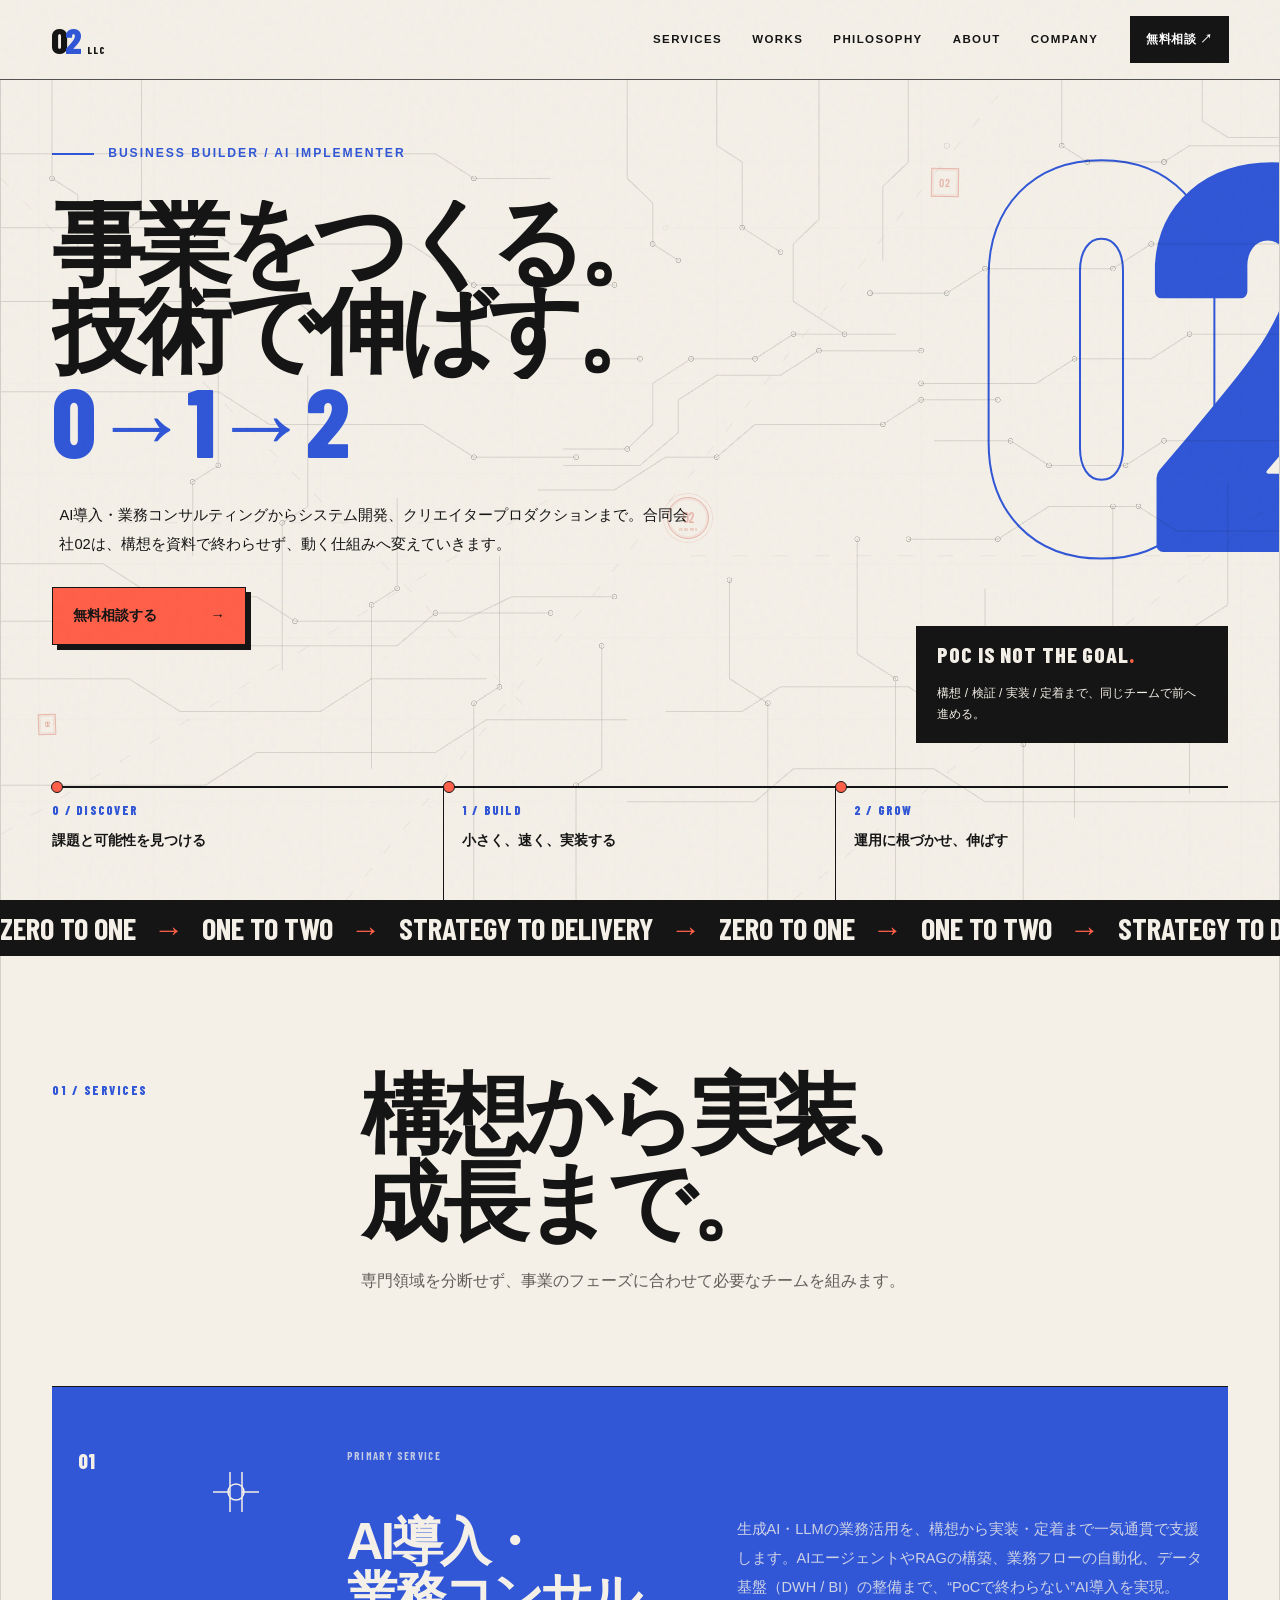
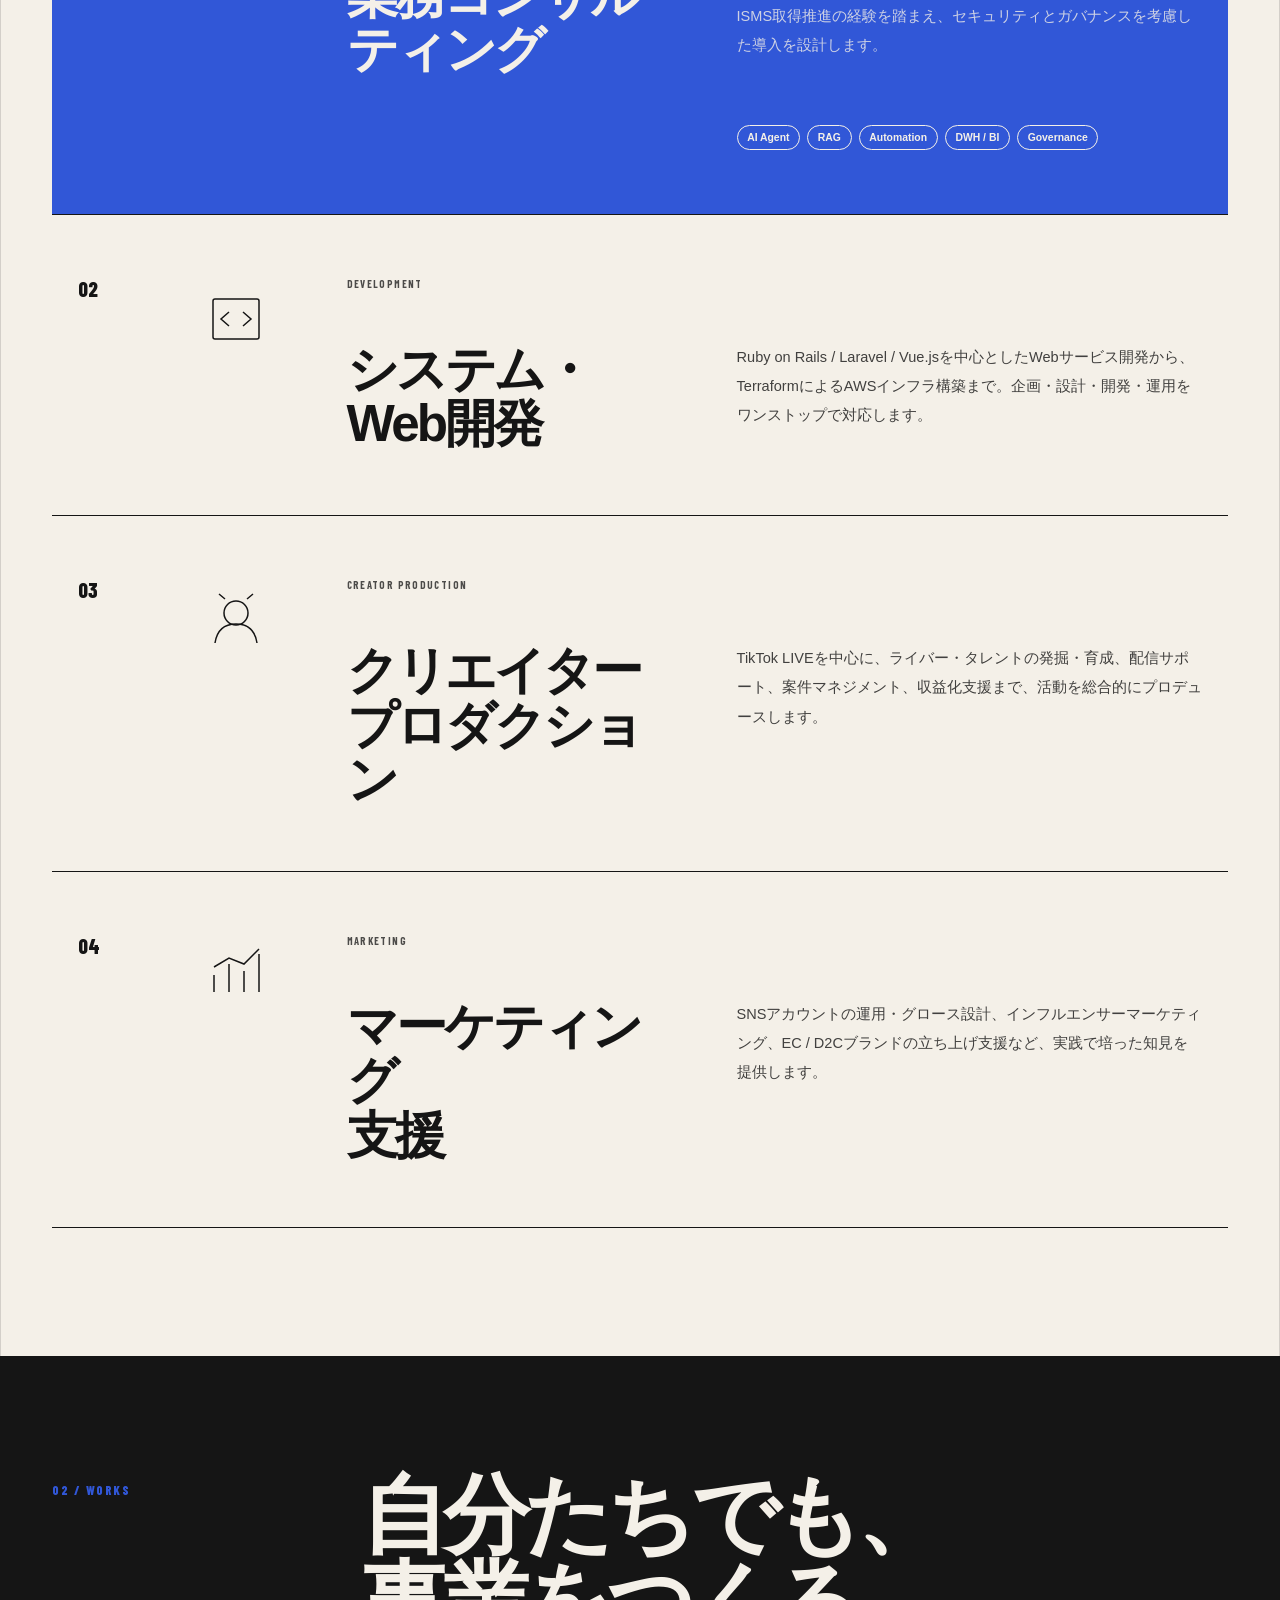
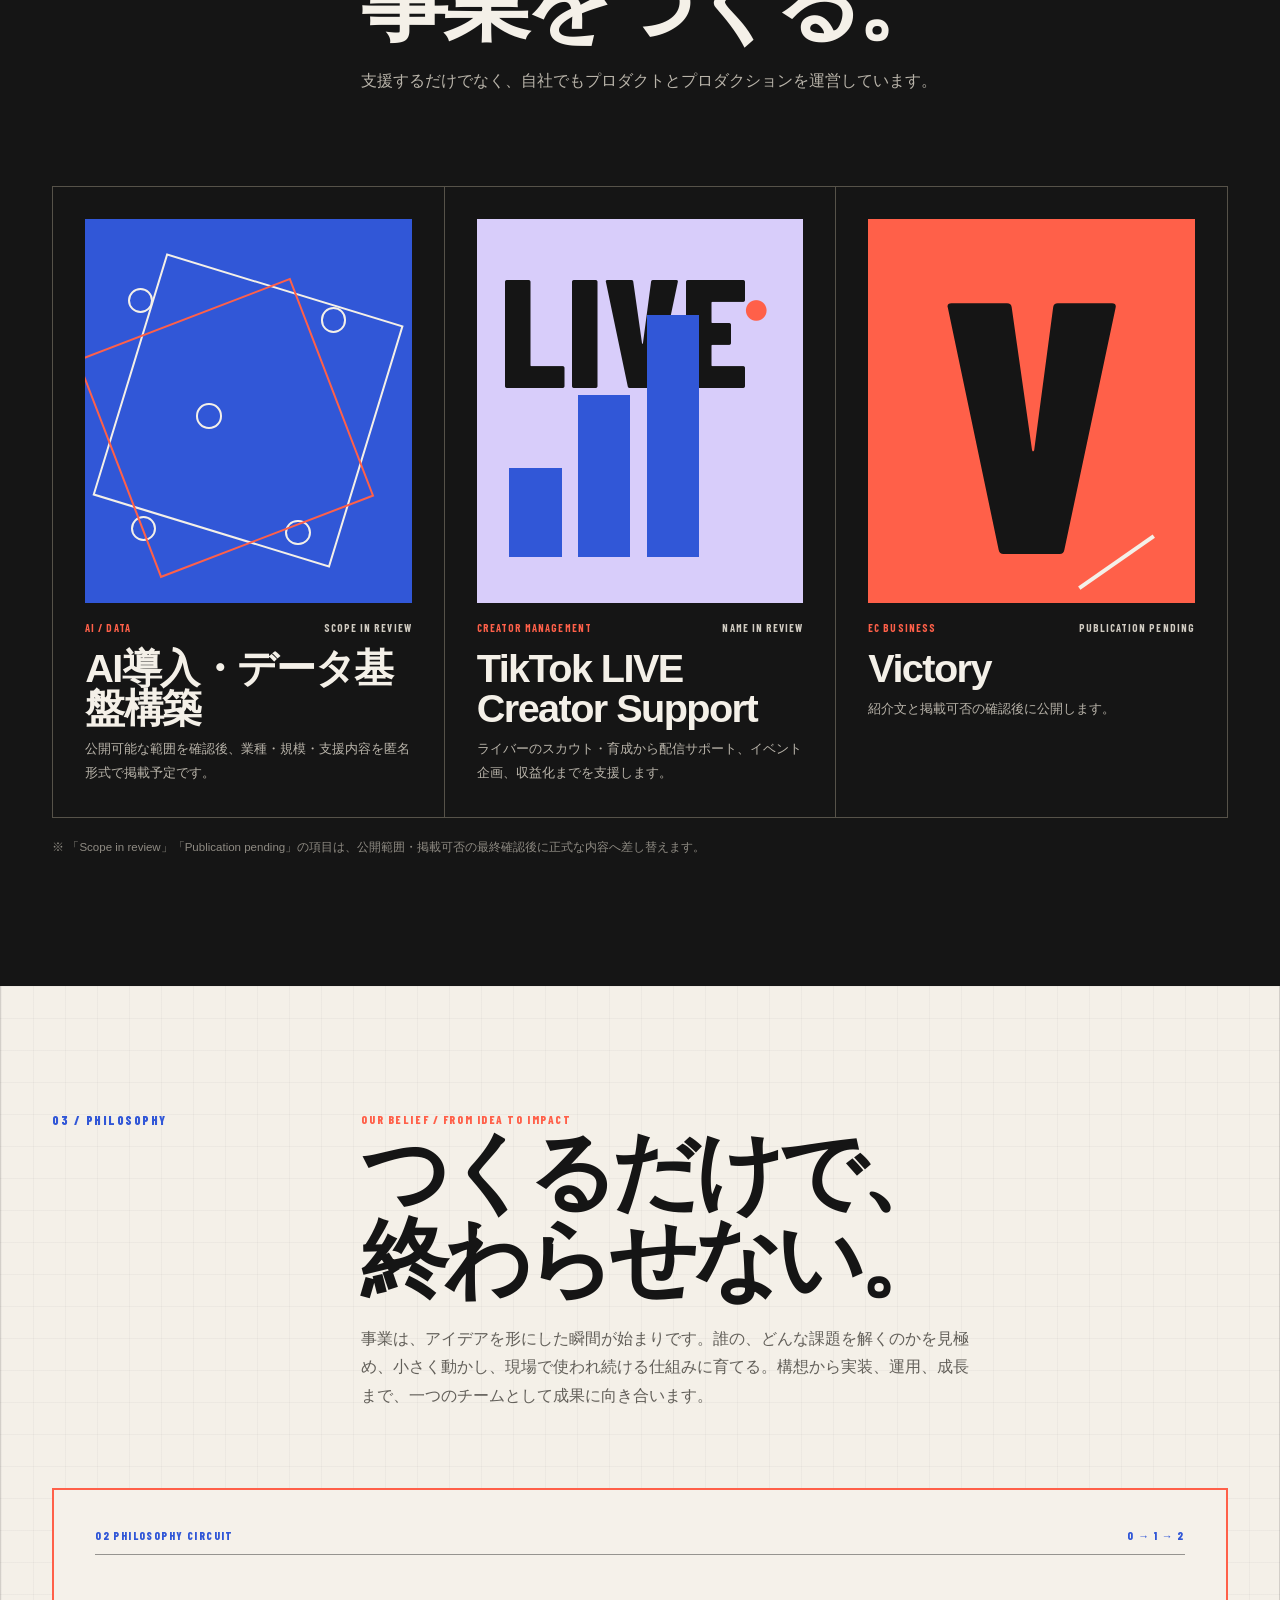
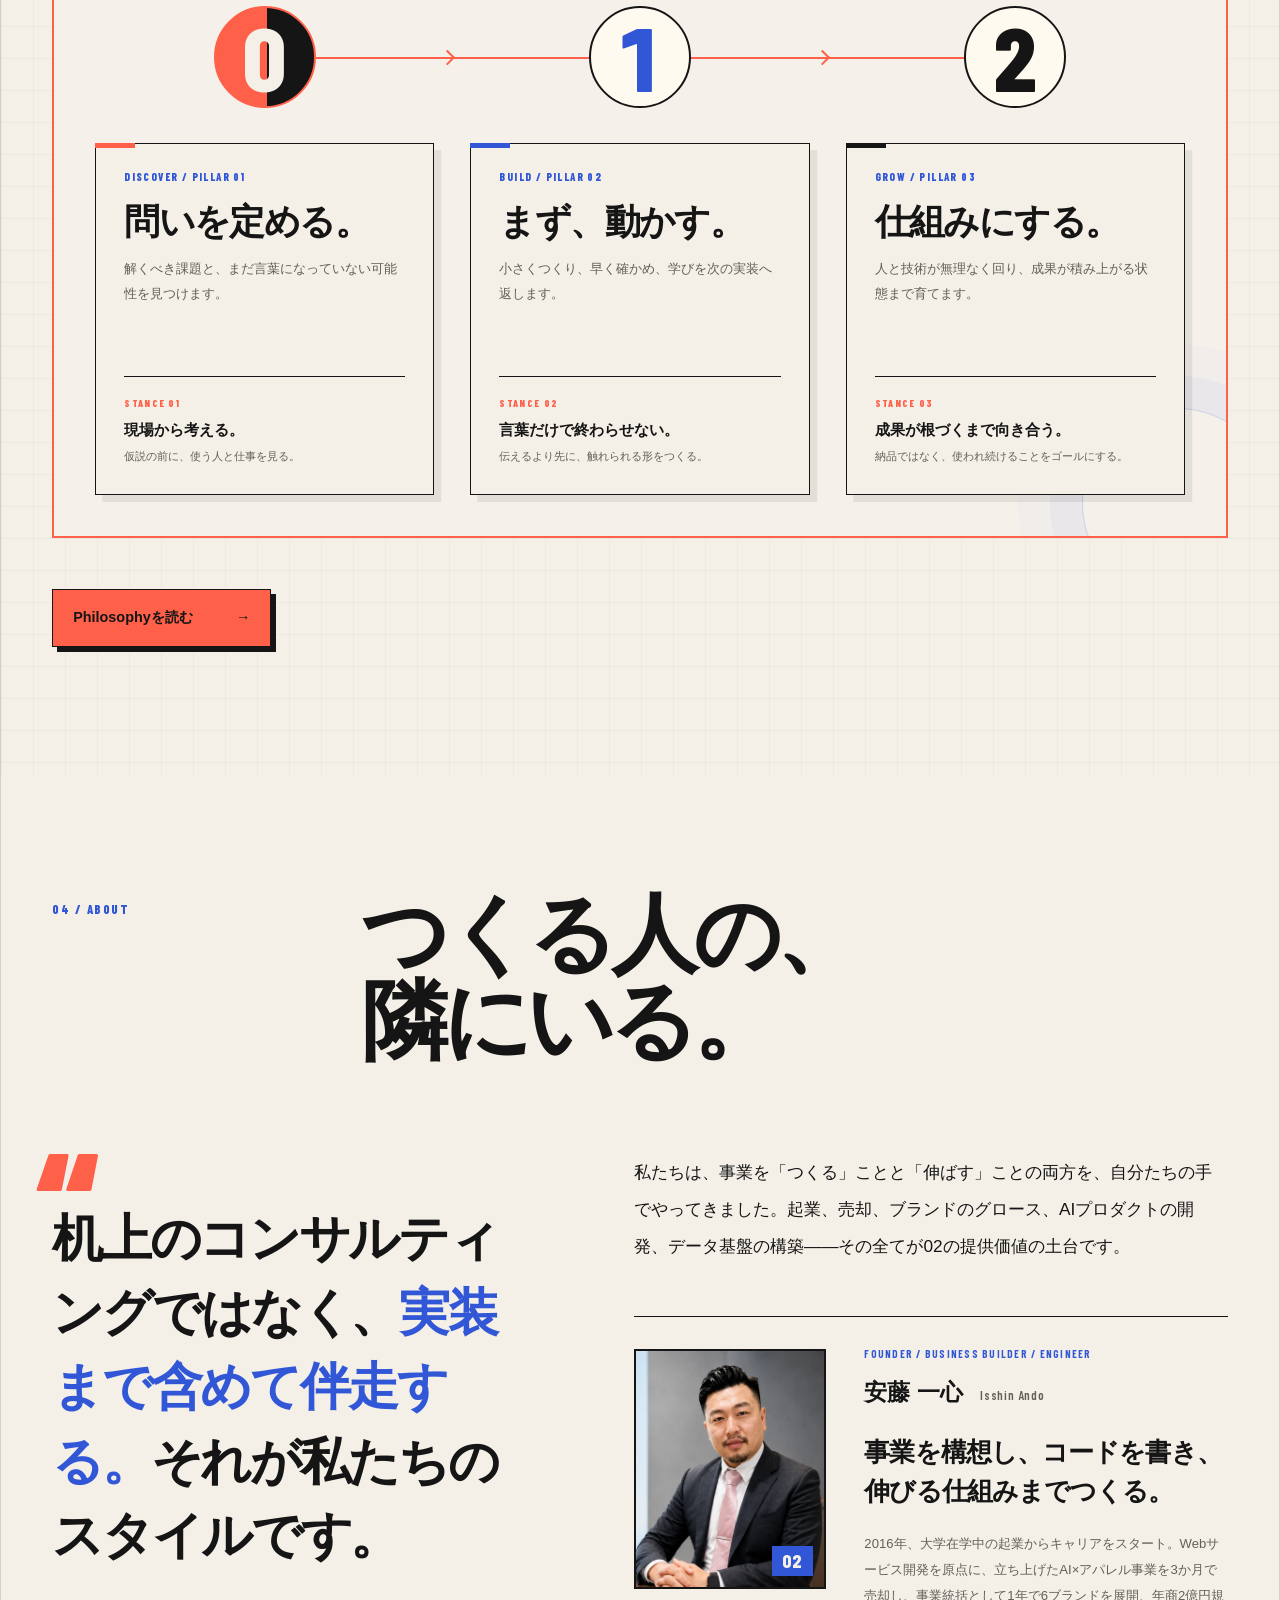
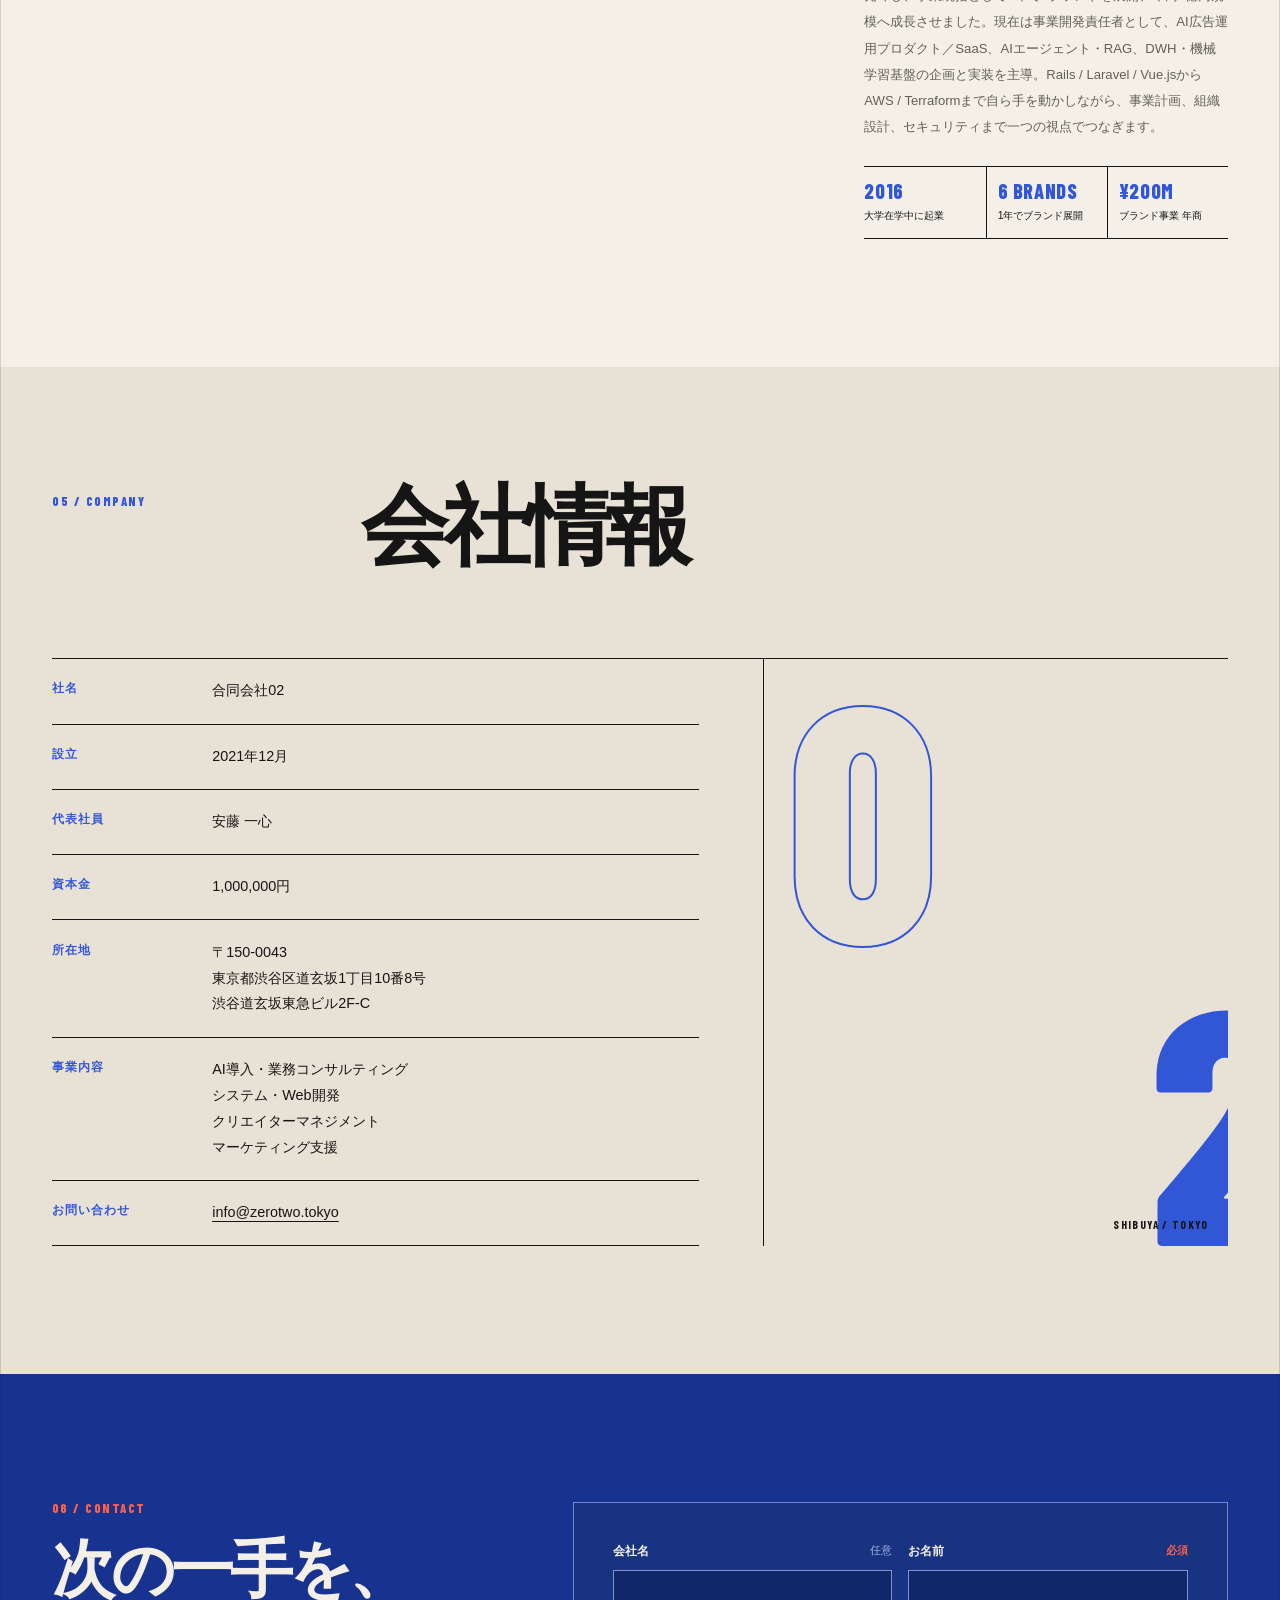
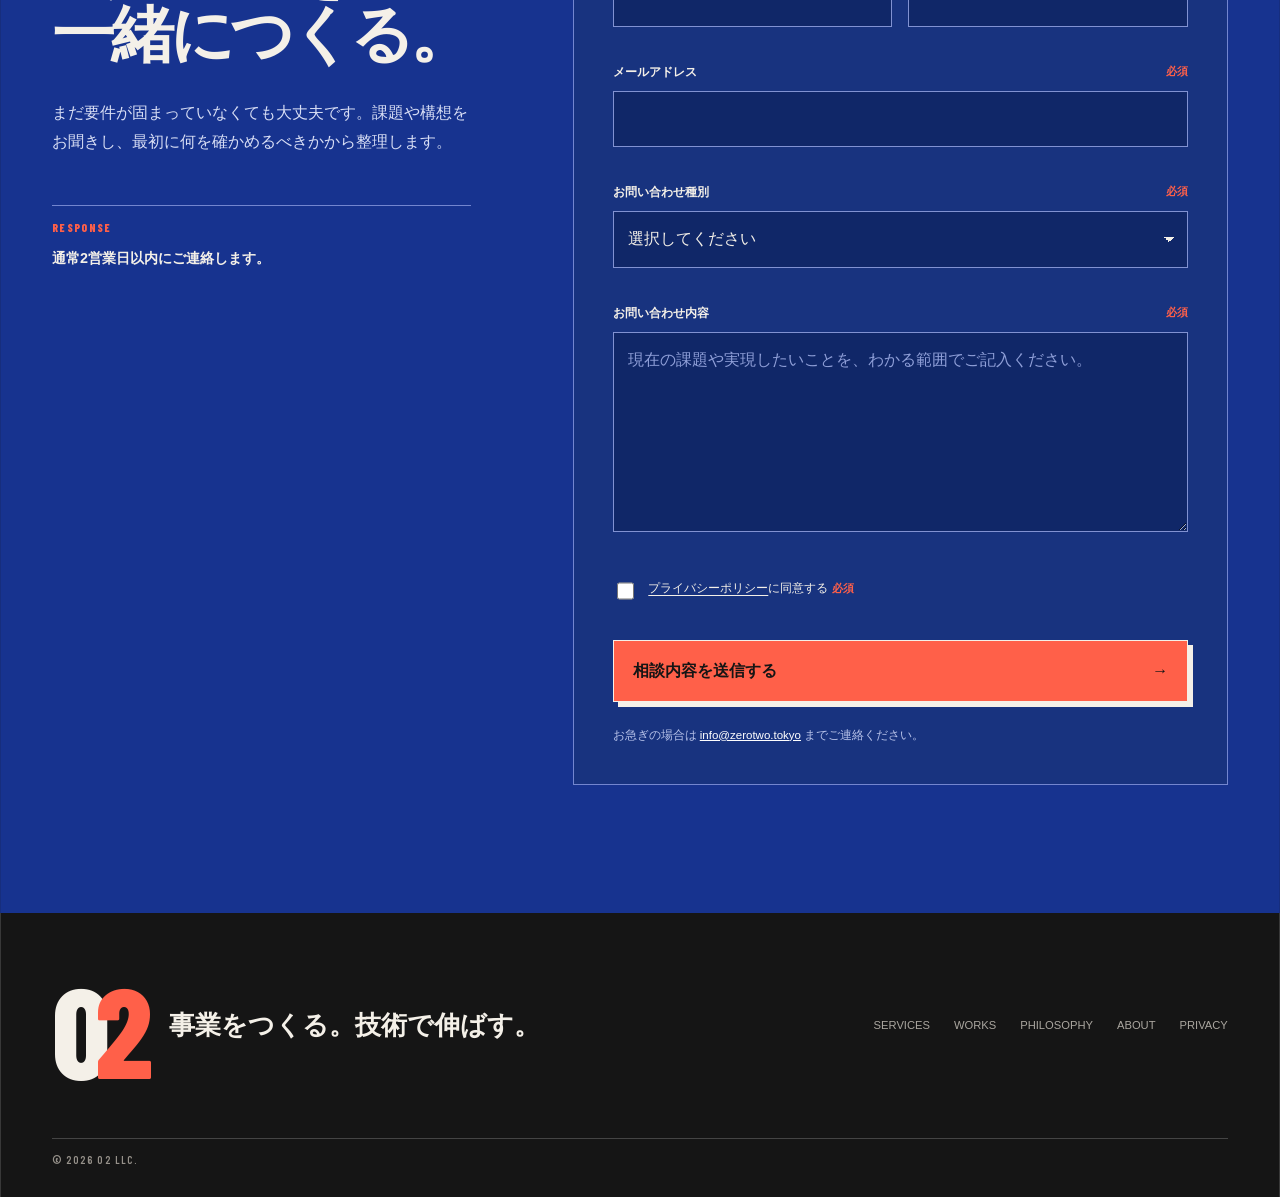
==== commit 4fff53aa: "feat: add founder promotional portrait" ====
--- a/index.html
+++ b/index.html
@@ -287,7 +287,10 @@
         <div class="about-message reveal">
           <p>私たちは、事業を「つくる」ことと「伸ばす」ことの両方を、自分たちの手でやってきました。起業、売却、ブランドのグロース、AIプロダクトの開発、データ基盤の構築——その全てが02の提供価値の土台です。</p>
           <div class="profile">
-            <div class="profile-mark" aria-hidden="true">02</div>
+            <figure class="profile-photo">
+              <img src="/assets/img/isshin-ando.webp" alt="合同会社02 代表 安藤一心" width="800" height="1000" loading="lazy" decoding="async">
+              <figcaption aria-hidden="true">02</figcaption>
+            </figure>
             <div class="profile-content">
               <p>FOUNDER / BUSINESS BUILDER / ENGINEER</p>
               <h3>安藤 一心 <span>Isshin Ando</span></h3>
--- a/assets/css/style.css
+++ b/assets/css/style.css
@@ -556,8 +556,10 @@
 .motion-ready .about-quote em::after { transform:scaleX(0); }
 .motion-ready .about-quote.is-visible em::after { transform:scaleX(1); }
 .about-message > p:first-child { margin: 0 0 3.2rem; font-size: clamp(1rem, 1.35vw, 1.2rem); line-height: 2.15; }
-.profile { padding-top:2rem; display:grid; grid-template-columns:7rem 1fr; gap:1.5rem; border-top:1px solid var(--ink); }
-.profile-mark { width:6rem; height:6rem; display:grid; place-items:center; color:var(--paper); background:var(--blue); font:800 2.8rem/1 var(--display); }
+.profile { padding-top:2rem; display:grid; grid-template-columns:clamp(10rem,15vw,13rem) minmax(0,1fr); gap:clamp(1.5rem,3vw,2.5rem); align-items:start; border-top:1px solid var(--ink); }
+.profile-photo { position:relative; width:100%; aspect-ratio:4/5; margin:0; overflow:hidden; border:2px solid var(--ink); background:var(--blue); box-shadow:.55rem .55rem 0 var(--blue); }
+.profile-photo img { width:100%; height:100%; display:block; object-fit:cover; }
+.profile-photo figcaption { position:absolute; right:.7rem; bottom:.7rem; min-width:2.55rem; padding:.38rem .45rem .34rem; color:var(--paper); background:var(--blue); font:800 1.15rem/1 var(--display); letter-spacing:.02em; text-align:center; }
 .profile p { margin:0; font-size:.79rem; line-height:1.9; }
 .profile > div > p:first-child { color:var(--blue); font:700 .65rem/1 var(--display); letter-spacing:.12em; }
 .profile h3 { margin:.75rem 0 1.2rem; font-size:1.45rem; }
@@ -570,12 +572,12 @@
 .profile-facts strong,.profile-facts span { display:block; }
 .profile-facts strong { color:var(--blue); font:800 1.25rem/1 var(--display); letter-spacing:.03em; }
 .profile-facts span { margin-top:.45rem; font-size:.65rem; line-height:1.55; }
-.about-message.is-visible .profile-mark { animation:profile-mark-in 650ms 180ms cubic-bezier(.16,1,.3,1) both; }
+.about-message.is-visible .profile-photo { animation:profile-photo-in 780ms 160ms cubic-bezier(.16,1,.3,1) both; }
 .about-message.is-visible .profile-facts li { animation:fact-in 520ms cubic-bezier(.2,.7,.2,1) both; }
 .about-message.is-visible .profile-facts li:nth-child(1) { animation-delay:260ms; }
 .about-message.is-visible .profile-facts li:nth-child(2) { animation-delay:340ms; }
 .about-message.is-visible .profile-facts li:nth-child(3) { animation-delay:420ms; }
-@keyframes profile-mark-in { from { opacity:0; transform:rotate(-7deg) scale(.88); } to { opacity:1; transform:none; } }
+@keyframes profile-photo-in { from { opacity:0; clip-path:inset(0 0 100% 0); transform:translateY(.8rem) rotate(-1.5deg); } to { opacity:1; clip-path:inset(0); transform:none; } }
 @keyframes fact-in { from { opacity:0; transform:translateY(.5rem); } to { opacity:1; transform:none; } }
 
 .company { background: var(--paper-deep); }
@@ -756,8 +758,8 @@
   .philosophy-card { min-height:0; padding:1.25rem; }
   .philosophy-card > p:not(.philosophy-stage-label) { margin-bottom:2.5rem; }
   .about-quote blockquote { font-size:2.25rem; }
-  .profile { grid-template-columns:1fr; gap:1rem; }
-  .profile-mark { width:4.2rem;height:4.2rem;font-size:2rem; }
+  .profile { grid-template-columns:1fr; gap:1.6rem; }
+  .profile-photo { width:min(100%,18rem); }
   .profile-facts { grid-template-columns:1fr; }
   .profile-facts li { padding:.75rem 0; }
   .profile-facts li + li { padding-left:0; border-top:1px solid var(--ink); border-left:0; }
@@ -789,7 +791,7 @@
   *,*::before,*::after { animation-duration:.01ms !important; animation-iteration-count:1 !important; transition-duration:.01ms !important; }
   .reveal { opacity:1; transform:none; }
   .ticker div { animation:none; }
-  .hero-line > span,.eyebrow,.eyebrow span,.hero-lead,.hero-copy > .button,.signature-zero,.signature-two,.hero-note,.growth-path li,.profile-mark,.profile-facts li { animation:none !important; opacity:1; transform:none !important; }
+  .hero-line > span,.eyebrow,.eyebrow span,.hero-lead,.hero-copy > .button,.signature-zero,.signature-two,.hero-note,.growth-path li,.profile-photo,.profile-facts li { animation:none !important; opacity:1; transform:none !important; }
   .hero-line:not(.hero-line-accent) > span { transform:scaleX(.96) !important; }
   .signature-two { transform:translateX(-.03em) !important; }
   .hero-signature { transform:none !important; will-change:auto; }
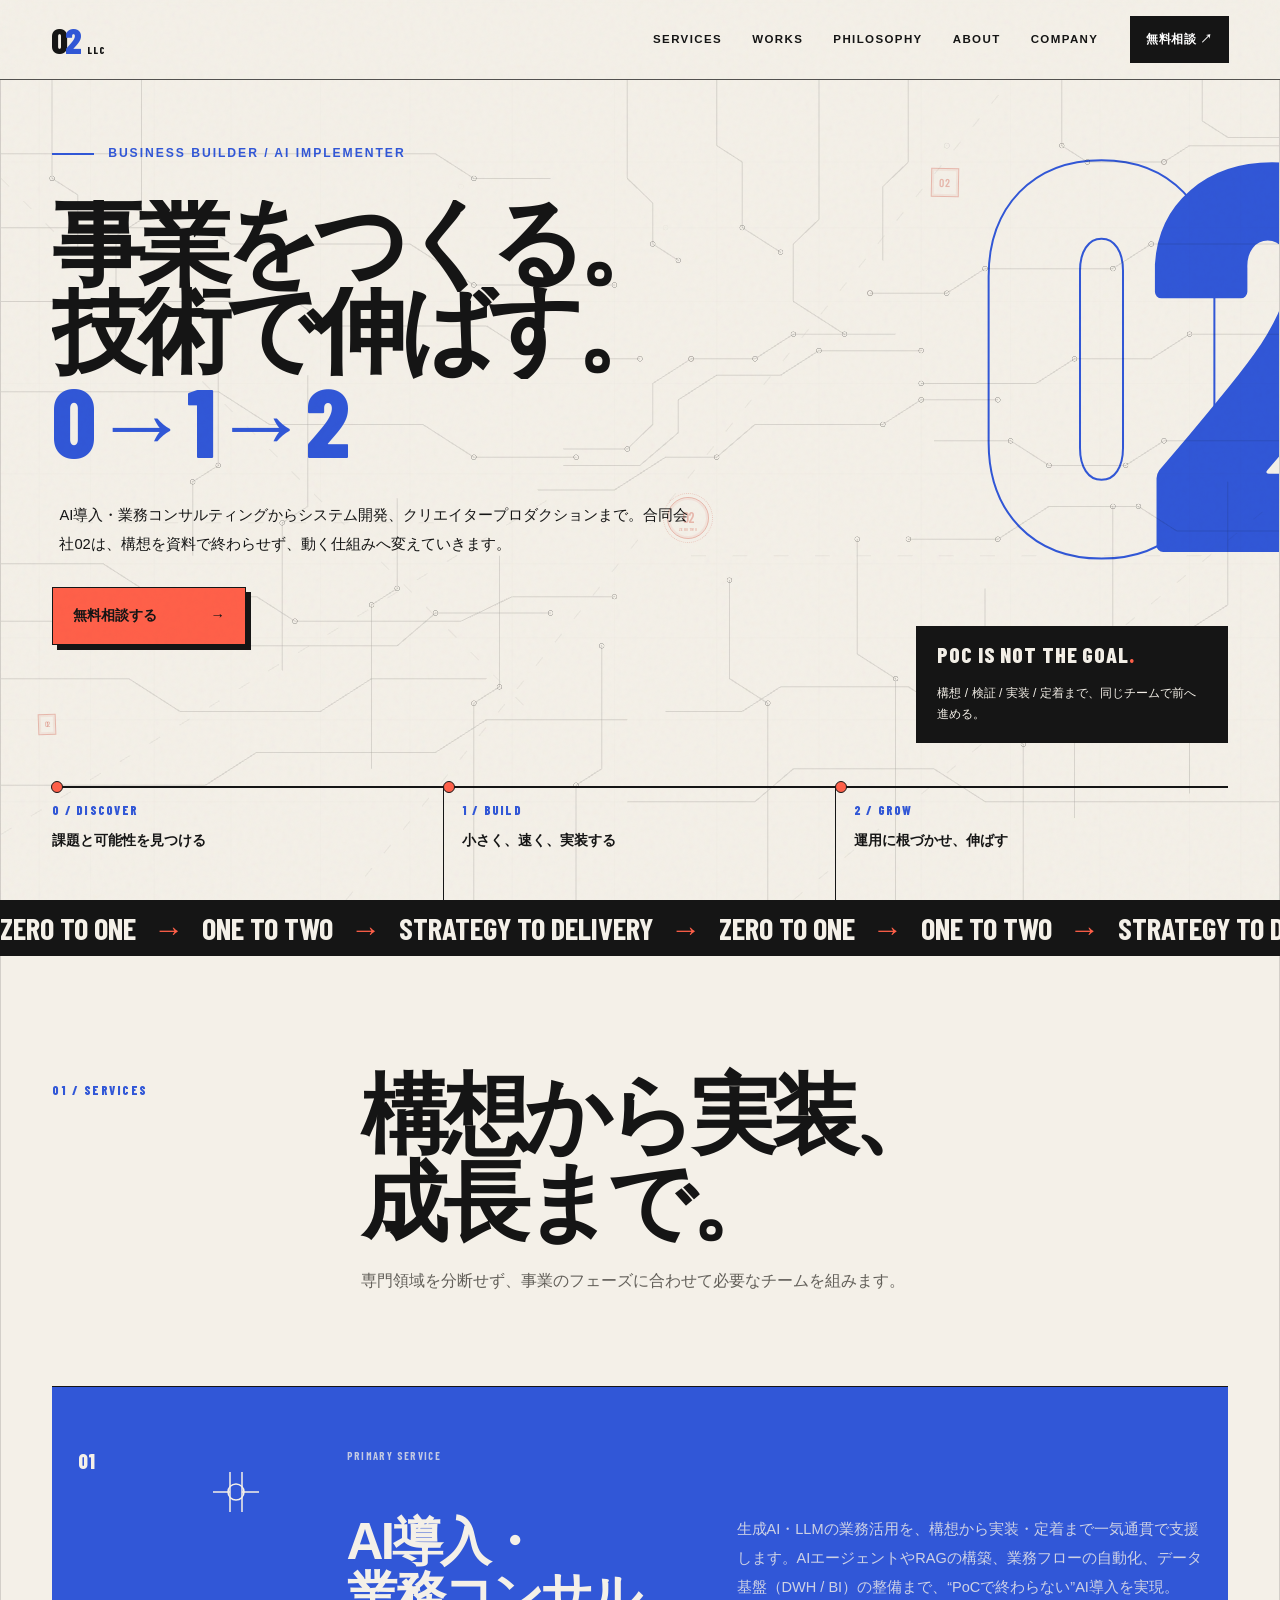
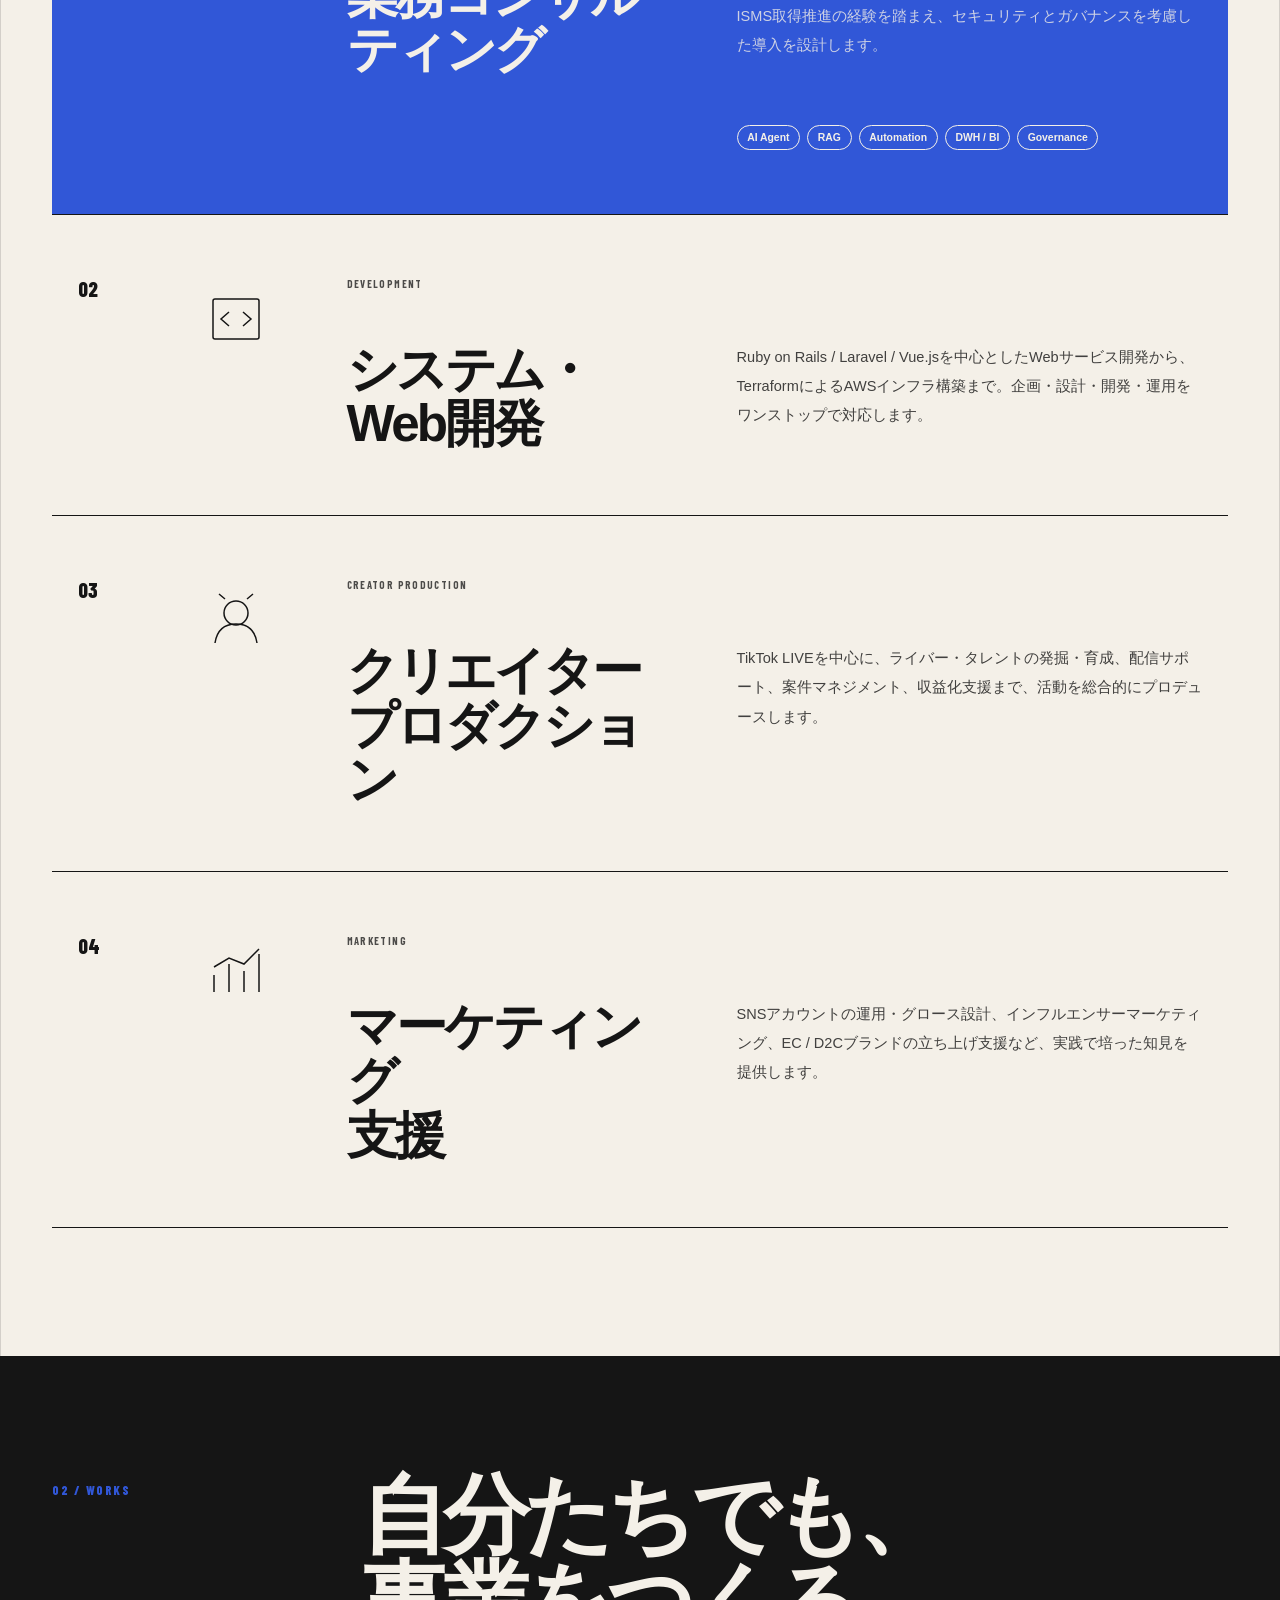
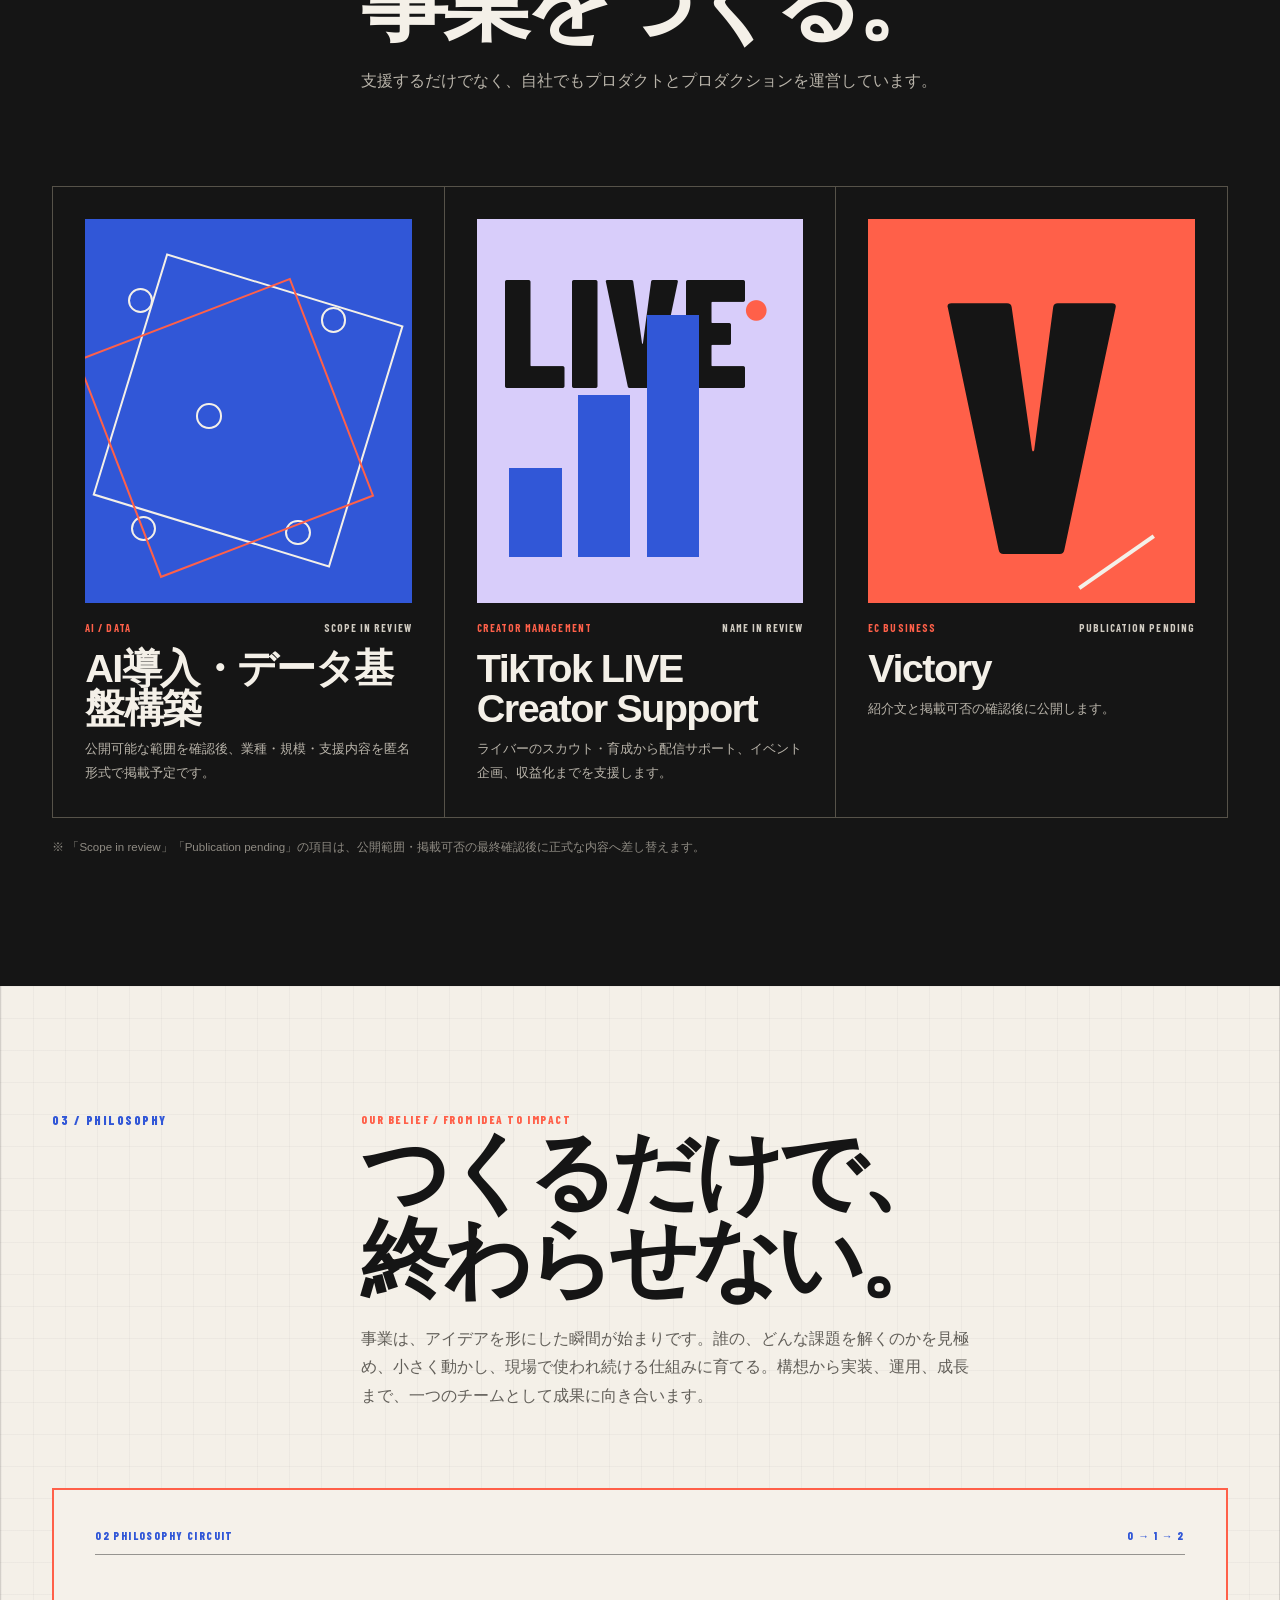
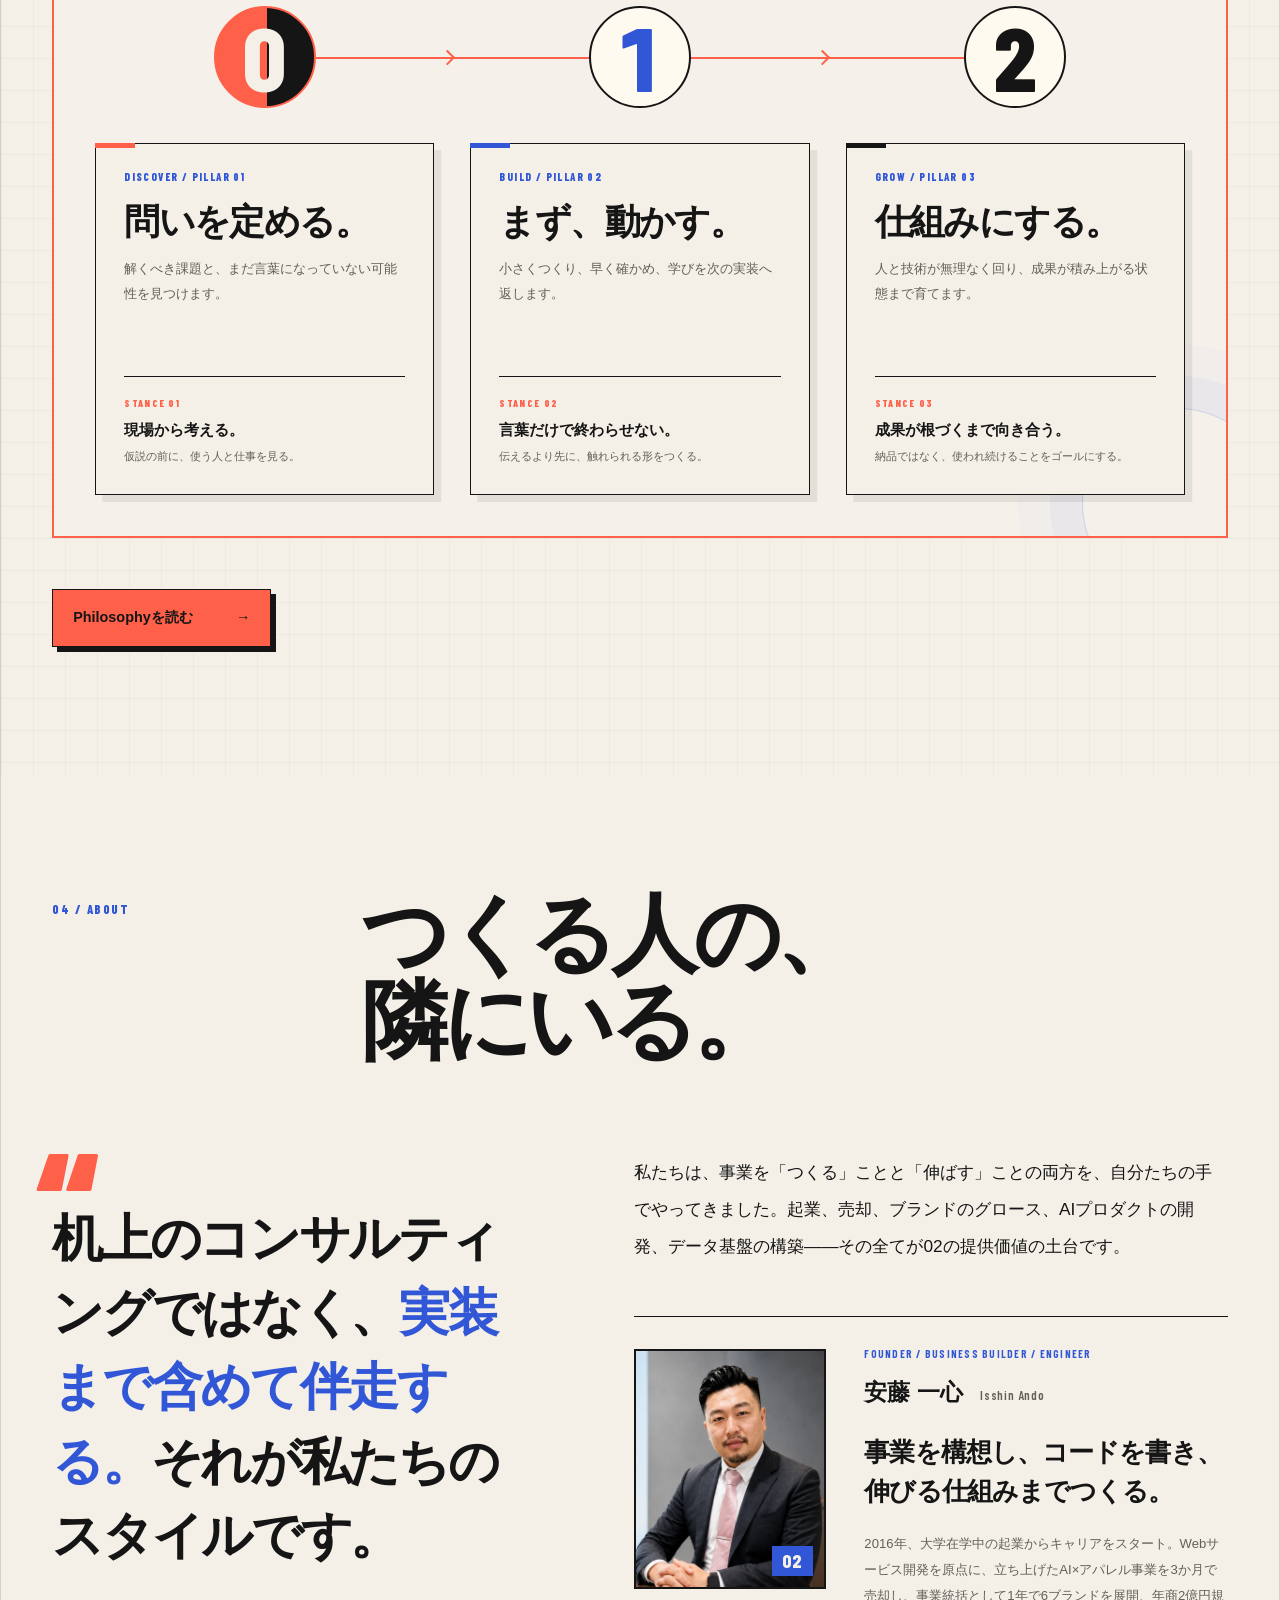
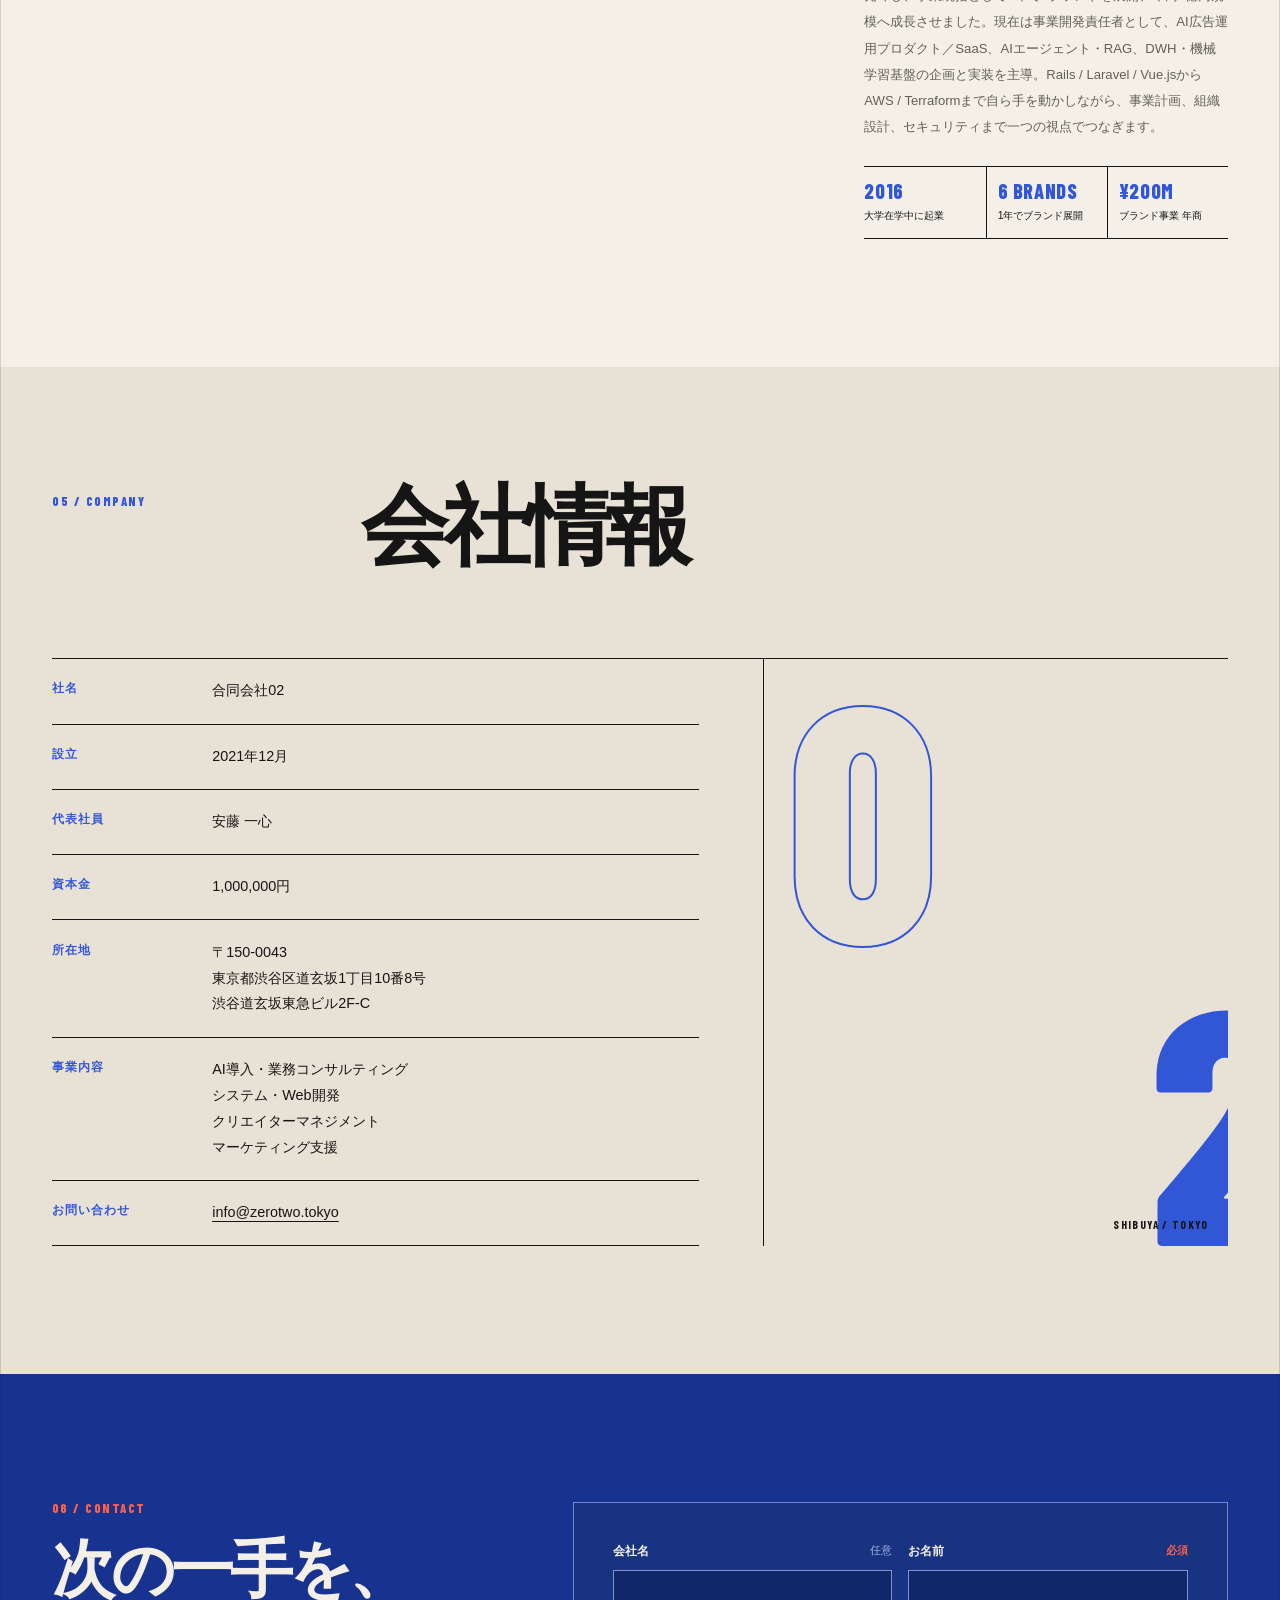
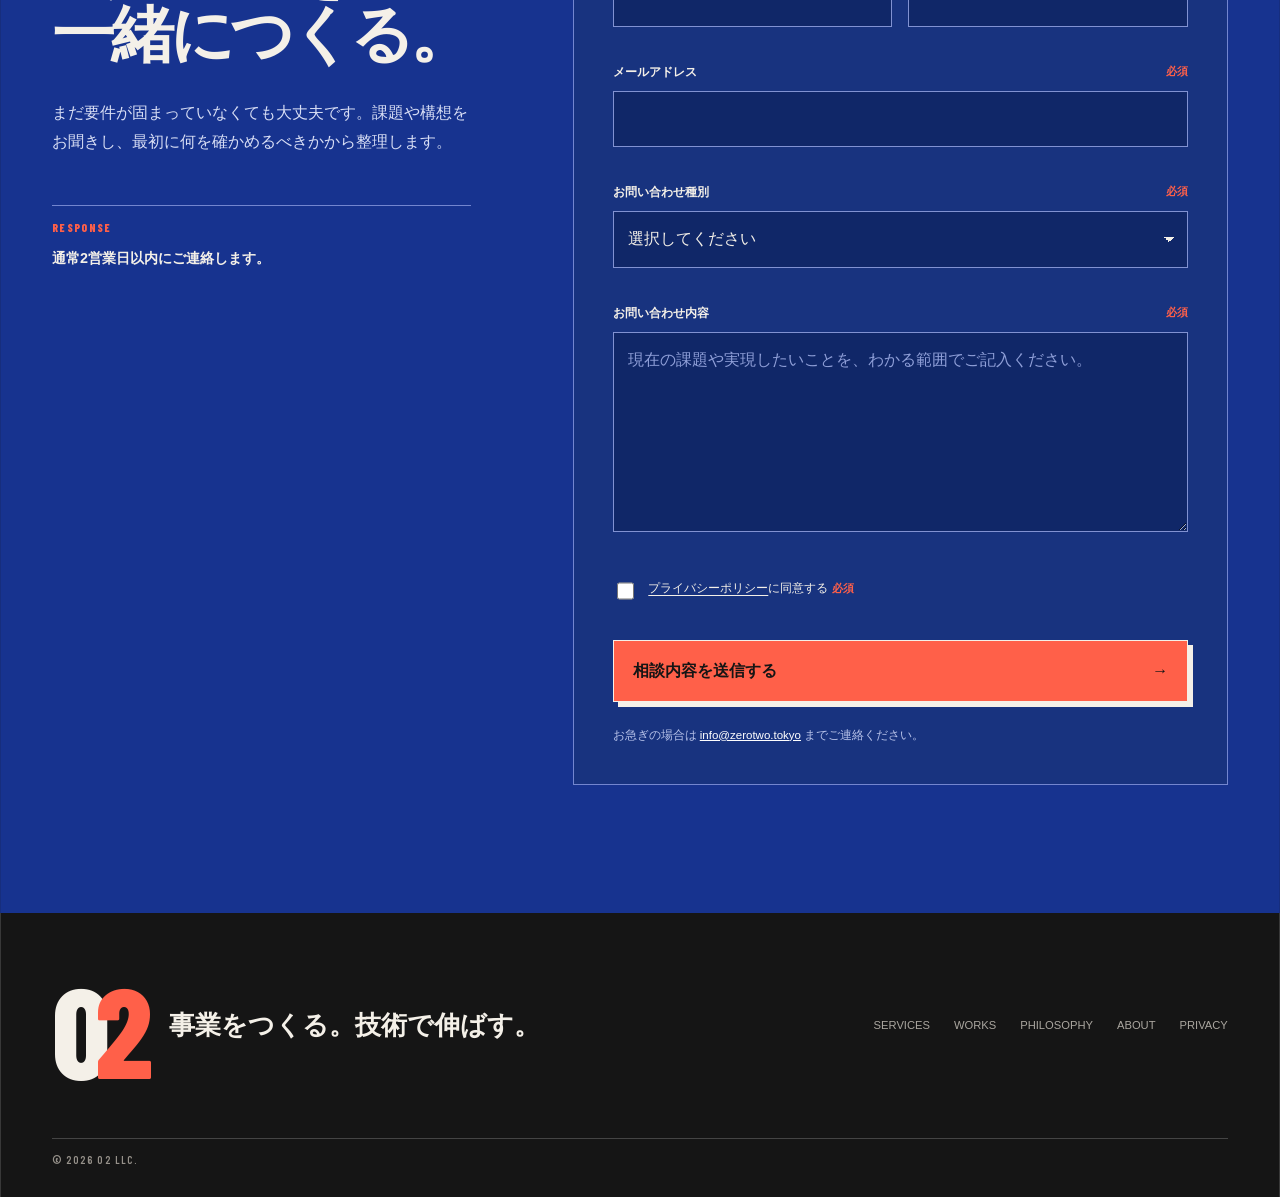
==== commit d874f799: "fix: rebalance mobile spacing and typography" ====
--- a/index.html
+++ b/index.html
@@ -16,7 +16,7 @@
   <meta property="og:image" content="https://zerotwo.tokyo/assets/img/ogp.png">
   <meta property="og:url" content="https://zerotwo.tokyo/">
   <meta name="twitter:card" content="summary_large_image">
-  <link rel="stylesheet" href="/assets/css/style.css?v=20260722-philosophy1">
+  <link rel="stylesheet" href="/assets/css/style.css?v=20260723-mobile1">
   <script type="application/ld+json">
   {
     "@context": "https://schema.org",
--- a/assets/css/style.css
+++ b/assets/css/style.css
@@ -734,17 +734,17 @@
   .growth-path li { min-height:4rem; padding:.75rem var(--pad) !important; display:grid; grid-template-columns:7rem 1fr; gap:1rem; align-items:center; border-right:0; border-bottom:1px solid var(--ink); }
   .growth-path li::before { display:none; }
   .growth-path strong { margin:0; font-size:.74rem; }
-  .section { padding-block:5rem; }
-  .section-heading { grid-template-columns:1fr; gap:1.8rem; }
-  .section-heading h2 { font-size:clamp(3.25rem,15vw,5.1rem); line-height:1.02; }
-  .service-card { grid-template-columns:2.5rem 3.5rem 1fr; gap:.8rem; padding:2rem 0; }
+  .section { padding-block:clamp(4.5rem,18vw,5rem); }
+  .section-heading { grid-template-columns:1fr; gap:1.45rem; margin-bottom:clamp(2.75rem,12vw,3rem); }
+  .section-heading h2 { font-size:clamp(3rem,14.2vw,4.8rem); line-height:1.02; }
+  .service-card { grid-template-columns:2.5rem 3.5rem 1fr; gap:.8rem; padding:clamp(1.7rem,7vw,2rem) 0; }
   .service-icon { width:3.2rem;height:3.2rem; }
   .service-icon svg { width:2.8rem; }
-  .service-copy h3 { font-size:2.3rem; }
+  .service-copy h3 { font-size:clamp(2.05rem,9.5vw,2.3rem); }
   .service-copy > p:not(:first-child) { font-size:.82rem; line-height:1.9; }
   .work-grid { grid-template-columns:1fr; }
   .work-card:last-child { grid-column:auto; }
-  .work-art { min-height:19rem; }
+  .work-art { min-height:clamp(15.5rem,78vw,19rem); }
   .philosophy .section-heading h2 { font-size:clamp(2.7rem,12vw,3.6rem); }
   .philosophy-framework { margin-inline:calc(var(--pad) * -.28); padding:1rem; }
   .philosophy-framework-meta { margin-bottom:1.5rem; }
@@ -757,14 +757,14 @@
   .philosophy-node { width:4.5rem; margin:0 0 1rem; font-size:3.5rem; }
   .philosophy-card { min-height:0; padding:1.25rem; }
   .philosophy-card > p:not(.philosophy-stage-label) { margin-bottom:2.5rem; }
-  .about-quote blockquote { font-size:2.25rem; }
+  .about-quote blockquote { font-size:clamp(1.9rem,9.2vw,2.25rem); }
   .profile { grid-template-columns:1fr; gap:1.6rem; }
-  .profile-photo { width:min(100%,18rem); }
+  .profile-photo { width:min(100%,22rem); }
   .profile-facts { grid-template-columns:1fr; }
   .profile-facts li { padding:.75rem 0; }
   .profile-facts li + li { padding-left:0; border-top:1px solid var(--ink); border-left:0; }
   .company-table > div { grid-template-columns:6.2rem 1fr; }
-  .company-graphic { min-height:18rem; }
+  .company-graphic { min-height:clamp(16rem,74vw,18rem); }
   .contact-intro { display:block; }
   .contact-intro h2 { margin-top:2rem; }
   .form-row { grid-template-columns:1fr; gap:0; }
@@ -776,7 +776,7 @@
 }
 
 @media (max-width: 380px) {
-  :root { --pad:1rem; }
+  :root { --pad:1.125rem; }
   .brand { font-size:2rem; }
   .hero h1 { font-size:3.35rem; }
   .button { width:100%; }
